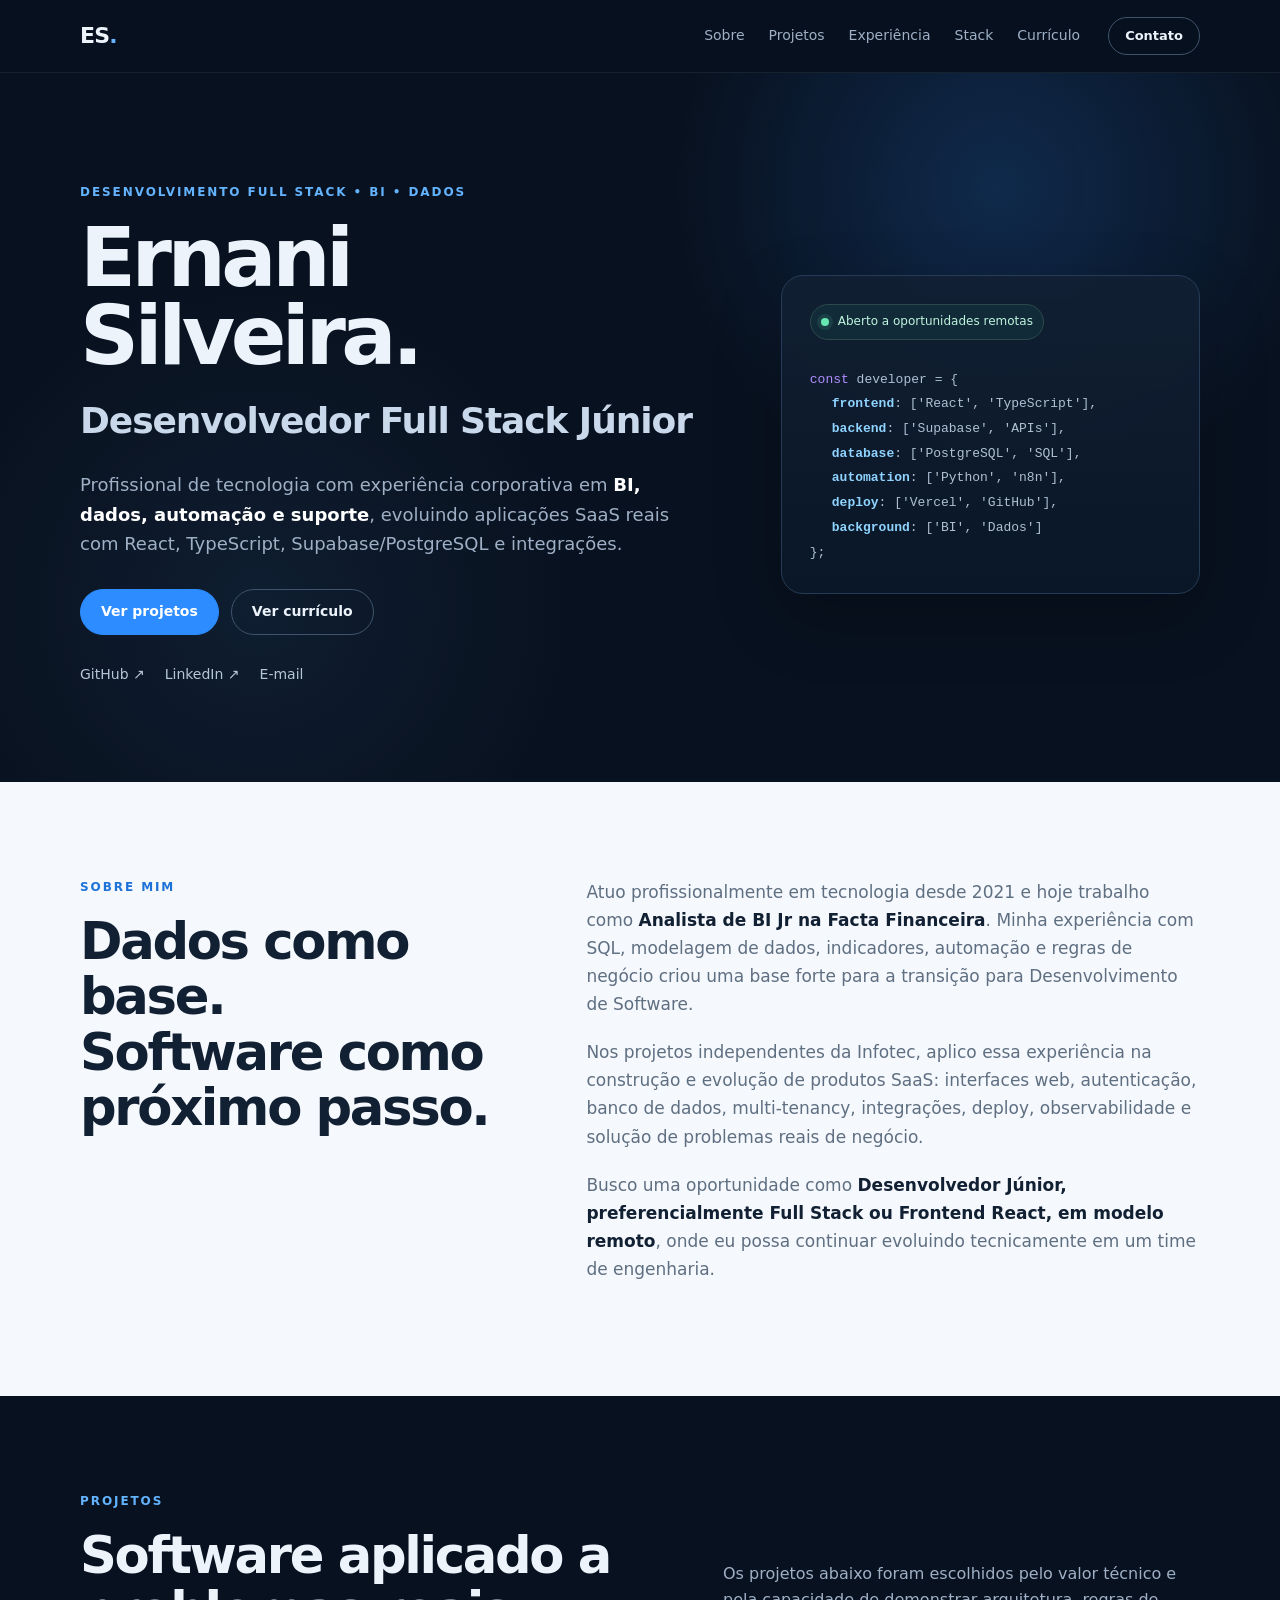
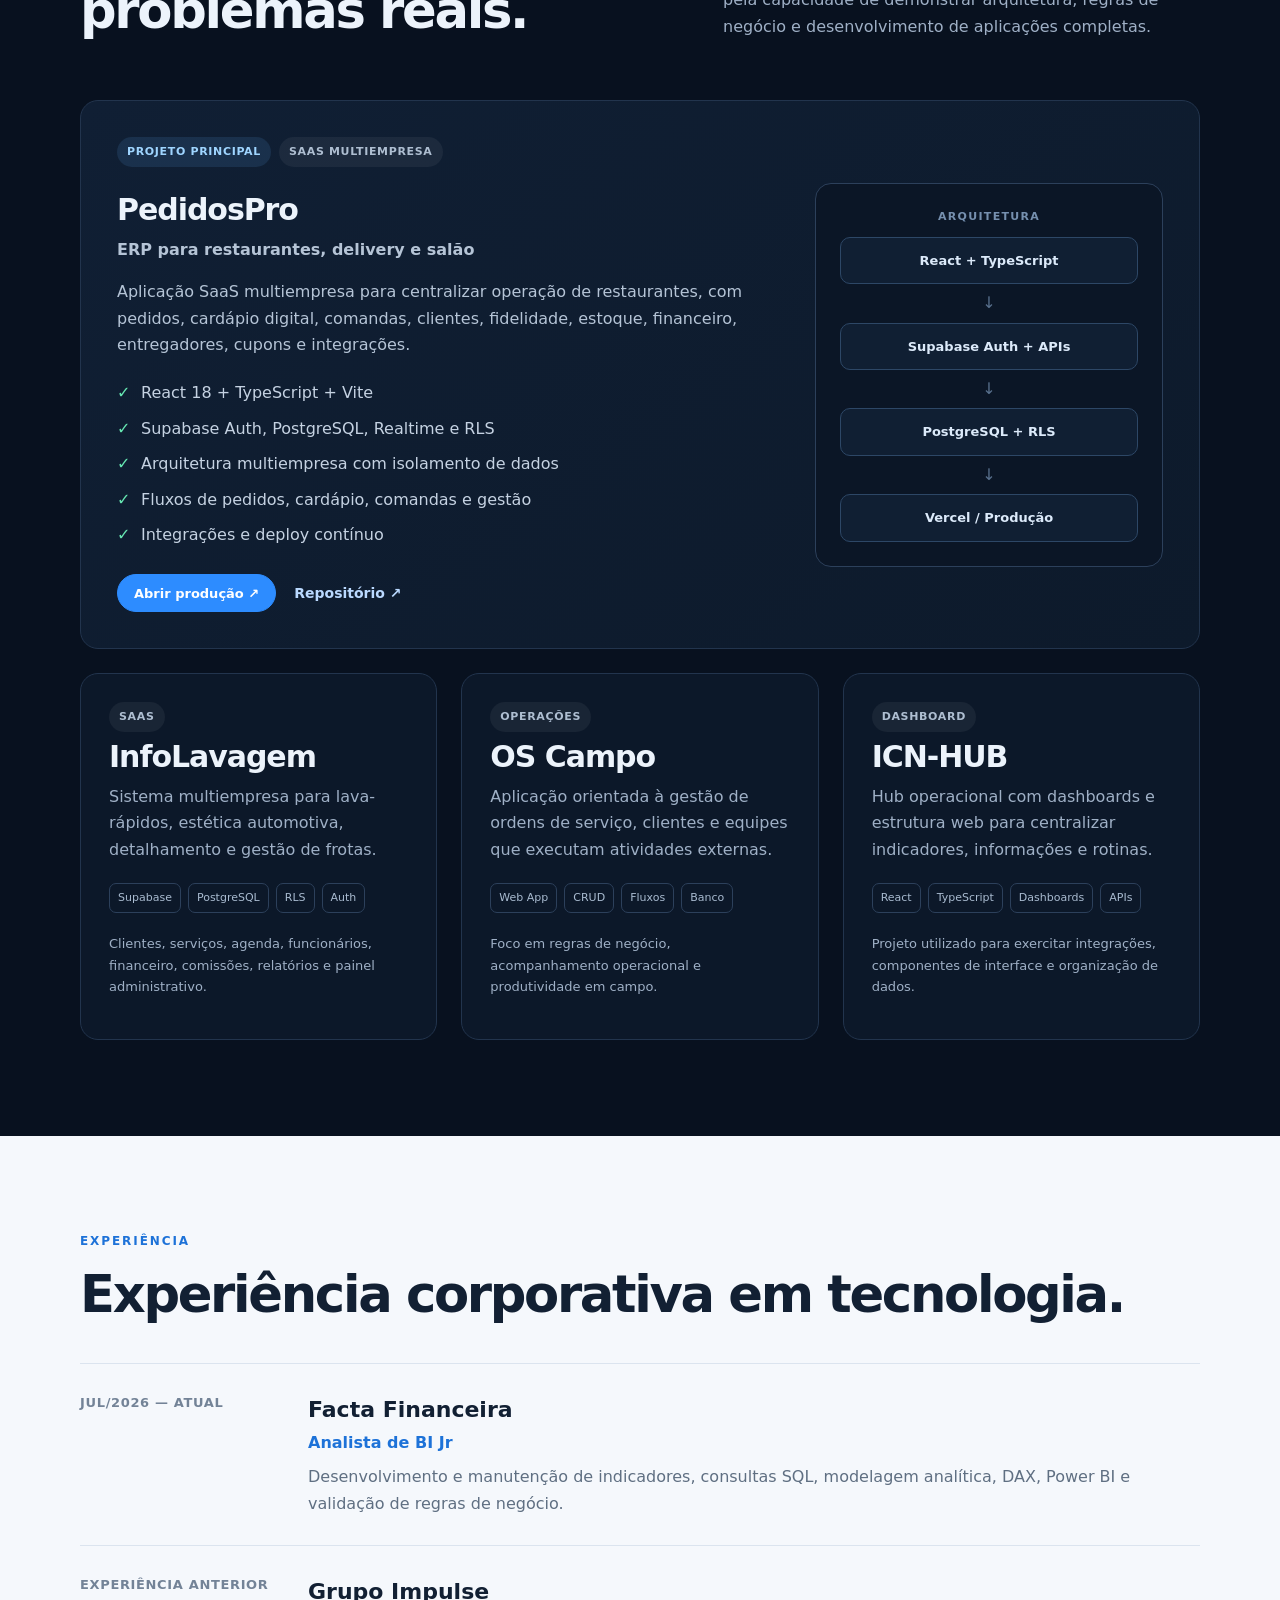
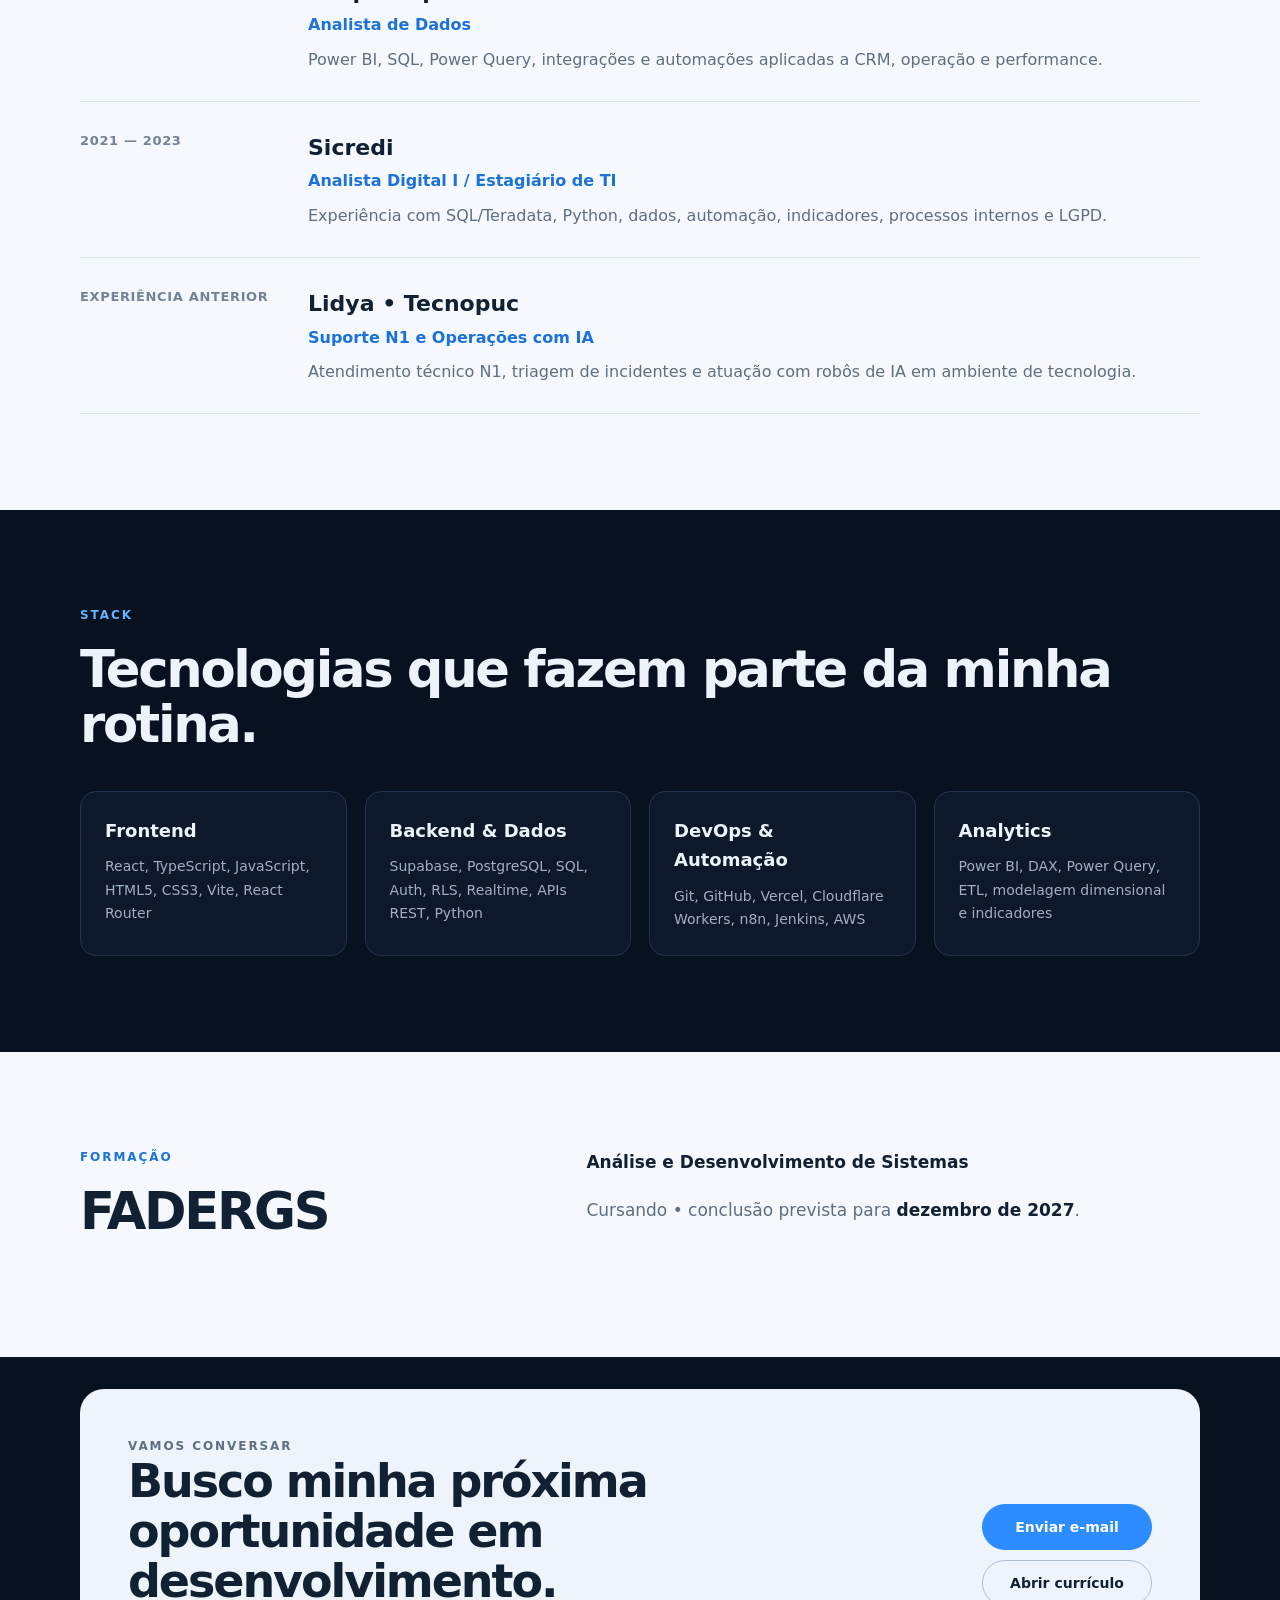
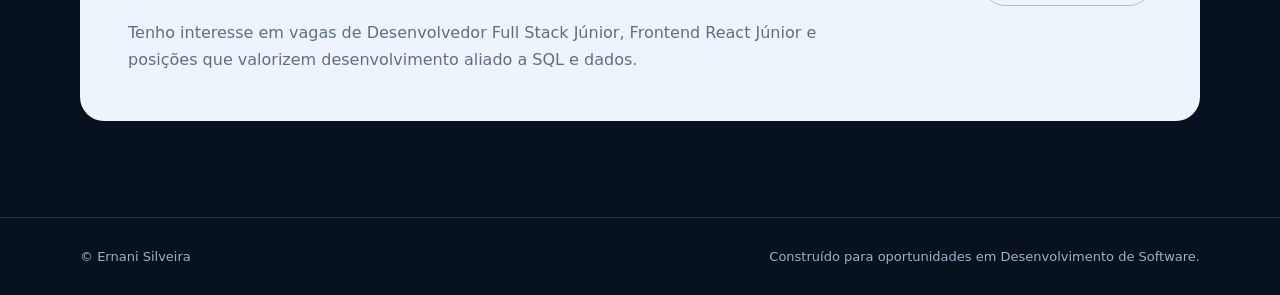
==== index.html @ a494bc51 "feat: publica página principal do portfólio" ====
<!doctype html>
<html lang="pt-BR">
<head>
  <meta charset="utf-8" />
  <meta name="viewport" content="width=device-width, initial-scale=1" />
  <meta name="description" content="Portfólio de Ernani Silveira — Desenvolvedor Full Stack Júnior com experiência em React, TypeScript, Supabase, SQL, Python, BI e automação." />
  <meta name="theme-color" content="#08111f" />
  <link rel="canonical" href="https://ernani.useinfotec.com.br/" />
  <meta property="og:title" content="Ernani Silveira | Desenvolvedor Full Stack Júnior" />
  <meta property="og:description" content="Projetos reais de SaaS, experiência corporativa em tecnologia e transição de BI/Dados para Desenvolvimento de Software." />
  <meta property="og:type" content="website" />
  <meta property="og:url" content="https://ernani.useinfotec.com.br/" />
  <title>Ernani Silveira | Desenvolvedor Full Stack Júnior</title>
  <link rel="icon" href="favicon.svg" type="image/svg+xml" />
  <link rel="stylesheet" href="styles.css" />
</head>
<body>
  <a class="skip-link" href="#conteudo">Ir para o conteúdo</a>

  <header class="site-header" id="topo">
    <div class="container nav-wrap">
      <a class="brand" href="#topo" aria-label="Início">ES<span>.</span></a>
      <nav class="nav" aria-label="Navegação principal">
        <a href="#sobre">Sobre</a>
        <a href="#projetos">Projetos</a>
        <a href="#experiencia">Experiência</a>
        <a href="#stack">Stack</a>
        <a href="curriculo.html">Currículo</a>
      </nav>
      <a class="button button-sm button-outline" href="mailto:ernanisilveira19@gmail.com">Contato</a>
    </div>
  </header>

  <main id="conteudo">
    <section class="hero section">
      <div class="container hero-grid">
        <div>
          <p class="eyebrow">DESENVOLVIMENTO FULL STACK • BI • DADOS</p>
          <h1>Ernani<br />Silveira.</h1>
          <p class="hero-title">Desenvolvedor Full Stack Júnior</p>
          <p class="hero-copy">Profissional de tecnologia com experiência corporativa em <strong>BI, dados, automação e suporte</strong>, evoluindo aplicações SaaS reais com React, TypeScript, Supabase/PostgreSQL e integrações.</p>
          <div class="hero-actions">
            <a class="button" href="#projetos">Ver projetos</a>
            <a class="button button-outline" href="curriculo.html">Ver currículo</a>
          </div>
          <div class="social-links">
            <a href="https://github.com/EhSilveira" target="_blank" rel="noreferrer">GitHub ↗</a>
            <a href="https://www.linkedin.com/in/ernani-silveira-6a4647161" target="_blank" rel="noreferrer">LinkedIn ↗</a>
            <a href="mailto:ernanisilveira19@gmail.com">E-mail</a>
          </div>
        </div>

        <aside class="hero-card" aria-label="Resumo técnico">
          <div class="status"><span></span> Aberto a oportunidades remotas</div>
          <p class="code-line"><span>const</span> developer = {</p>
          <p class="code-line indent"><strong>frontend</strong>: ['React', 'TypeScript'],</p>
          <p class="code-line indent"><strong>backend</strong>: ['Supabase', 'APIs'],</p>
          <p class="code-line indent"><strong>database</strong>: ['PostgreSQL', 'SQL'],</p>
          <p class="code-line indent"><strong>automation</strong>: ['Python', 'n8n'],</p>
          <p class="code-line indent"><strong>deploy</strong>: ['Vercel', 'GitHub'],</p>
          <p class="code-line indent"><strong>background</strong>: ['BI', 'Dados']</p>
          <p class="code-line">};</p>
        </aside>
      </div>
    </section>

    <section class="section section-soft" id="sobre">
      <div class="container two-col">
        <div>
          <p class="eyebrow">SOBRE MIM</p>
          <h2>Dados como base.<br />Software como próximo passo.</h2>
        </div>
        <div class="prose">
          <p>Atuo profissionalmente em tecnologia desde 2021 e hoje trabalho como <strong>Analista de BI Jr na Facta Financeira</strong>. Minha experiência com SQL, modelagem de dados, indicadores, automação e regras de negócio criou uma base forte para a transição para Desenvolvimento de Software.</p>
          <p>Nos projetos independentes da Infotec, aplico essa experiência na construção e evolução de produtos SaaS: interfaces web, autenticação, banco de dados, multi-tenancy, integrações, deploy, observabilidade e solução de problemas reais de negócio.</p>
          <p>Busco uma oportunidade como <strong>Desenvolvedor Júnior, preferencialmente Full Stack ou Frontend React, em modelo remoto</strong>, onde eu possa continuar evoluindo tecnicamente em um time de engenharia.</p>
        </div>
      </div>
    </section>

    <section class="section" id="projetos">
      <div class="container">
        <div class="section-heading">
          <div>
            <p class="eyebrow">PROJETOS</p>
            <h2>Software aplicado a problemas reais.</h2>
          </div>
          <p>Os projetos abaixo foram escolhidos pelo valor técnico e pela capacidade de demonstrar arquitetura, regras de negócio e desenvolvimento de aplicações completas.</p>
        </div>

        <article class="project project-featured">
          <div class="project-grid">
            <div>
              <div class="project-meta">
                <span class="pill">Projeto principal</span>
                <span class="pill pill-muted">SaaS Multiempresa</span>
              </div>
              <h3>PedidosPro</h3>
              <p class="project-subtitle">ERP para restaurantes, delivery e salão</p>
              <p>Aplicação SaaS multiempresa para centralizar operação de restaurantes, com pedidos, cardápio digital, comandas, clientes, fidelidade, estoque, financeiro, entregadores, cupons e integrações.</p>
              <ul class="check-list">
                <li>React 18 + TypeScript + Vite</li>
                <li>Supabase Auth, PostgreSQL, Realtime e RLS</li>
                <li>Arquitetura multiempresa com isolamento de dados</li>
                <li>Fluxos de pedidos, cardápio, comandas e gestão</li>
                <li>Integrações e deploy contínuo</li>
              </ul>
              <div class="project-links">
                <a class="button button-sm" href="https://pedidospro.useinfotec.com.br" target="_blank" rel="noreferrer">Abrir produção ↗</a>
                <a class="text-link" href="https://github.com/EhSilveira/PedidosPro" target="_blank" rel="noreferrer">Repositório ↗</a>
              </div>
            </div>
            <div class="architecture-card" aria-label="Arquitetura simplificada do PedidosPro">
              <p class="mini-label">ARQUITETURA</p>
              <div class="arch-node">React + TypeScript</div>
              <div class="arch-arrow">↓</div>
              <div class="arch-node">Supabase Auth + APIs</div>
              <div class="arch-arrow">↓</div>
              <div class="arch-node">PostgreSQL + RLS</div>
              <div class="arch-arrow">↓</div>
              <div class="arch-node">Vercel / Produção</div>
            </div>
          </div>
        </article>

        <div class="projects-grid">
          <article class="project-card">
            <span class="pill pill-muted">SaaS</span>
            <h3>InfoLavagem</h3>
            <p>Sistema multiempresa para lava-rápidos, estética automotiva, detalhamento e gestão de frotas.</p>
            <div class="tags"><span>Supabase</span><span>PostgreSQL</span><span>RLS</span><span>Auth</span></div>
            <p class="text-muted">Clientes, serviços, agenda, funcionários, financeiro, comissões, relatórios e painel administrativo.</p>
          </article>

          <article class="project-card">
            <span class="pill pill-muted">Operações</span>
            <h3>OS Campo</h3>
            <p>Aplicação orientada à gestão de ordens de serviço, clientes e equipes que executam atividades externas.</p>
            <div class="tags"><span>Web App</span><span>CRUD</span><span>Fluxos</span><span>Banco</span></div>
            <p class="text-muted">Foco em regras de negócio, acompanhamento operacional e produtividade em campo.</p>
          </article>

          <article class="project-card">
            <span class="pill pill-muted">Dashboard</span>
            <h3>ICN-HUB</h3>
            <p>Hub operacional com dashboards e estrutura web para centralizar indicadores, informações e rotinas.</p>
            <div class="tags"><span>React</span><span>TypeScript</span><span>Dashboards</span><span>APIs</span></div>
            <p class="text-muted">Projeto utilizado para exercitar integrações, componentes de interface e organização de dados.</p>
          </article>
        </div>
      </div>
    </section>

    <section class="section section-soft" id="experiencia">
      <div class="container">
        <p class="eyebrow">EXPERIÊNCIA</p>
        <h2>Experiência corporativa em tecnologia.</h2>
        <div class="timeline">
          <article class="timeline-item">
            <div class="timeline-date">Jul/2026 — atual</div>
            <div>
              <h3>Facta Financeira</h3>
              <p class="role">Analista de BI Jr</p>
              <p>Desenvolvimento e manutenção de indicadores, consultas SQL, modelagem analítica, DAX, Power BI e validação de regras de negócio.</p>
            </div>
          </article>
          <article class="timeline-item">
            <div class="timeline-date">Experiência anterior</div>
            <div>
              <h3>Grupo Impulse</h3>
              <p class="role">Analista de Dados</p>
              <p>Power BI, SQL, Power Query, integrações e automações aplicadas a CRM, operação e performance.</p>
            </div>
          </article>
          <article class="timeline-item">
            <div class="timeline-date">2021 — 2023</div>
            <div>
              <h3>Sicredi</h3>
              <p class="role">Analista Digital I / Estagiário de TI</p>
              <p>Experiência com SQL/Teradata, Python, dados, automação, indicadores, processos internos e LGPD.</p>
            </div>
          </article>
          <article class="timeline-item">
            <div class="timeline-date">Experiência anterior</div>
            <div>
              <h3>Lidya • Tecnopuc</h3>
              <p class="role">Suporte N1 e Operações com IA</p>
              <p>Atendimento técnico N1, triagem de incidentes e atuação com robôs de IA em ambiente de tecnologia.</p>
            </div>
          </article>
        </div>
      </div>
    </section>

    <section class="section" id="stack">
      <div class="container">
        <p class="eyebrow">STACK</p>
        <h2>Tecnologias que fazem parte da minha rotina.</h2>
        <div class="stack-grid">
          <article><h3>Frontend</h3><p>React, TypeScript, JavaScript, HTML5, CSS3, Vite, React Router</p></article>
          <article><h3>Backend & Dados</h3><p>Supabase, PostgreSQL, SQL, Auth, RLS, Realtime, APIs REST, Python</p></article>
          <article><h3>DevOps & Automação</h3><p>Git, GitHub, Vercel, Cloudflare Workers, n8n, Jenkins, AWS</p></article>
          <article><h3>Analytics</h3><p>Power BI, DAX, Power Query, ETL, modelagem dimensional e indicadores</p></article>
        </div>
      </div>
    </section>

    <section class="section section-soft">
      <div class="container two-col">
        <div>
          <p class="eyebrow">FORMAÇÃO</p>
          <h2>FADERGS</h2>
        </div>
        <div class="prose">
          <p><strong>Análise e Desenvolvimento de Sistemas</strong></p>
          <p>Cursando • conclusão prevista para <strong>dezembro de 2027</strong>.</p>
        </div>
      </div>
    </section>

    <section class="section cta-section">
      <div class="container cta-card">
        <div>
          <p class="eyebrow">VAMOS CONVERSAR</p>
          <h2>Busco minha próxima oportunidade em desenvolvimento.</h2>
          <p>Tenho interesse em vagas de Desenvolvedor Full Stack Júnior, Frontend React Júnior e posições que valorizem desenvolvimento aliado a SQL e dados.</p>
        </div>
        <div class="cta-actions">
          <a class="button" href="mailto:ernanisilveira19@gmail.com">Enviar e-mail</a>
          <a class="button button-outline" href="curriculo.html">Abrir currículo</a>
        </div>
      </div>
    </section>
  </main>

  <footer class="footer">
    <div class="container footer-wrap">
      <p>© <span id="year"></span> Ernani Silveira</p>
      <p>Construído para oportunidades em Desenvolvimento de Software.</p>
    </div>
  </footer>

  <script src="script.js"></script>
</body>
</html>
---- styles.css ----
:root {
  --bg: #08111f;
  --bg-2: #0d1829;
  --surface: #111f33;
  --surface-2: #f5f8fc;
  --text: #ecf3fb;
  --muted: #9fb0c6;
  --ink: #122033;
  --ink-muted: #5f6f82;
  --line: #22344d;
  --line-light: #dbe4ef;
  --accent: #63b3ff;
  --accent-strong: #2d8cff;
  --accent-soft: rgba(99,179,255,.12);
  --success: #67e8b3;
  --radius: 18px;
  --shadow: 0 24px 70px rgba(0,0,0,.20);
}

* { box-sizing: border-box; }
html { scroll-behavior: smooth; }
body {
  margin: 0;
  font-family: Inter, ui-sans-serif, system-ui, -apple-system, BlinkMacSystemFont, "Segoe UI", sans-serif;
  background: var(--bg);
  color: var(--text);
  line-height: 1.65;
  -webkit-font-smoothing: antialiased;
}
a { color: inherit; text-decoration: none; }
a:focus-visible, button:focus-visible { outline: 3px solid var(--accent); outline-offset: 4px; }
.container { width: min(1120px, calc(100% - 40px)); margin-inline: auto; }
.section { padding: 96px 0; }
.section-soft { background: var(--surface-2); color: var(--ink); }
.skip-link { position: fixed; left: 16px; top: -60px; background: white; color: #111; padding: 10px 14px; z-index: 100; border-radius: 8px; }
.skip-link:focus { top: 16px; }

.site-header {
  position: sticky; top: 0; z-index: 50;
  background: rgba(8,17,31,.86); backdrop-filter: blur(16px);
  border-bottom: 1px solid rgba(255,255,255,.07);
}
.nav-wrap { height: 72px; display: flex; align-items: center; gap: 28px; }
.brand { font-size: 22px; font-weight: 850; letter-spacing: -.04em; margin-right: auto; }
.brand span { color: var(--accent); }
.nav { display: flex; align-items: center; gap: 24px; color: var(--muted); font-size: 14px; }
.nav a:hover { color: white; }

.button {
  display: inline-flex; align-items: center; justify-content: center;
  min-height: 46px; padding: 0 20px; border-radius: 999px;
  background: var(--accent-strong); color: white; font-weight: 750; font-size: 14px;
  border: 1px solid var(--accent-strong); transition: transform .18s ease, background .18s ease, border-color .18s ease;
}
.button:hover { transform: translateY(-2px); background: #197df0; }
.button-outline { background: transparent; border-color: #40536e; color: var(--text); }
.button-outline:hover { background: rgba(255,255,255,.06); border-color: #68809f; }
.button-sm { min-height: 38px; padding: 0 16px; font-size: 13px; }
.section-soft .button-outline, .cta-card .button-outline { color: var(--ink); border-color: #afbecf; }
.section-soft .button-outline:hover, .cta-card .button-outline:hover { background: #eef4fa; }

.hero { padding-top: 110px; background:
  radial-gradient(circle at 78% 16%, rgba(45,140,255,.20), transparent 28%),
  radial-gradient(circle at 20% 75%, rgba(99,179,255,.08), transparent 28%),
  var(--bg);
}
.hero-grid { display: grid; grid-template-columns: minmax(0,1.2fr) minmax(320px,.8fr); gap: 72px; align-items: center; }
.eyebrow { margin: 0 0 16px; color: var(--accent); font-size: 12px; font-weight: 850; letter-spacing: .16em; }
.section-soft .eyebrow { color: #1d72d8; }
h1, h2, h3, p { margin-top: 0; }
h1 { font-size: clamp(48px, 7vw, 82px); line-height: .95; letter-spacing: -.055em; margin-bottom: 16px; }
.hero-title { font-size: clamp(24px, 3vw, 36px); color: #c9d8ea; font-weight: 700; letter-spacing: -.03em; margin-bottom: 20px; }
.hero-copy { max-width: 760px; color: var(--muted); font-size: 18px; }
.hero-copy strong { color: white; font-weight: 700; }
.hero-actions { display: flex; gap: 12px; margin-top: 30px; flex-wrap: wrap; }
.social-links { display: flex; gap: 20px; margin-top: 28px; color: #b6c6d9; font-size: 14px; flex-wrap: wrap; }
.social-links a:hover, .text-link:hover { color: var(--accent); }

.hero-card { background: linear-gradient(180deg, rgba(17,31,51,.92), rgba(10,23,39,.95)); border: 1px solid #263b57; border-radius: 22px; padding: 28px; box-shadow: var(--shadow); }
.status { display: inline-flex; align-items: center; gap: 9px; border: 1px solid #2b4b49; background: rgba(52,211,153,.07); color: #bff4dc; padding: 7px 10px; border-radius: 999px; font-size: 12px; margin-bottom: 28px; }
.status span { width: 8px; height: 8px; background: var(--success); border-radius: 50%; box-shadow: 0 0 0 4px rgba(103,232,179,.10); }
.code-line { margin: 0; font-family: "SFMono-Regular", Consolas, "Liberation Mono", monospace; color: #afc0d4; font-size: 13px; line-height: 1.9; }
.code-line span { color: #b28dff; }
.code-line strong { color: #8fd3ff; font-weight: 600; }
.indent { padding-left: 22px; }

.two-col { display: grid; grid-template-columns: .82fr 1.18fr; gap: 80px; align-items: start; }
h2 { font-size: clamp(34px, 4vw, 52px); line-height: 1.08; letter-spacing: -.045em; margin-bottom: 22px; }
.prose { font-size: 17px; color: var(--ink-muted); }
.prose p + p { margin-top: 20px; }
.prose strong { color: var(--ink); }

.section-heading { display: grid; grid-template-columns: 1.1fr .9fr; gap: 60px; align-items: end; margin-bottom: 40px; }
.section-heading > p { color: var(--muted); margin-bottom: 20px; }
.project { border: 1px solid var(--line); border-radius: var(--radius); background: var(--surface); padding: 36px; }
.project-featured { margin-bottom: 24px; background: linear-gradient(145deg, #101f34, #0d1a2b); }
.project-meta { display: flex; gap: 8px; flex-wrap: wrap; margin-bottom: 18px; }
.pill { display: inline-flex; align-items: center; padding: 6px 10px; border-radius: 999px; background: var(--accent-soft); color: #9fd5ff; font-size: 11px; font-weight: 800; letter-spacing: .06em; text-transform: uppercase; }
.pill-muted { background: rgba(255,255,255,.055); color: #aebed1; }
.project-grid { display: grid; grid-template-columns: minmax(0,1.3fr) minmax(280px,.7fr); gap: 52px; align-items: center; }
.project h3, .project-card h3 { font-size: 30px; letter-spacing: -.035em; margin-bottom: 2px; }
.project-subtitle { color: #9eb0c7; font-weight: 650; margin-bottom: 16px; }
.project p { color: #b5c4d6; }
.check-list { list-style: none; padding: 0; margin: 22px 0 26px; display: grid; gap: 9px; color: #c5d2e2; }
.check-list li { position: relative; padding-left: 24px; }
.check-list li::before { content: "✓"; color: var(--success); position: absolute; left: 0; font-weight: 800; }
.project-links { display: flex; align-items: center; gap: 18px; flex-wrap: wrap; }
.text-link { color: #bad9ff; font-size: 14px; font-weight: 700; }
.architecture-card { border: 1px solid #2c405b; border-radius: 16px; background: #0b1626; padding: 24px; text-align: center; }
.mini-label { color: #7690af !important; font-size: 11px; letter-spacing: .12em; font-weight: 800; }
.arch-node { border: 1px solid #2d4766; background: #101f33; padding: 12px; border-radius: 10px; color: #dceafa; font-size: 13px; font-weight: 700; }
.arch-arrow { color: #58708d; margin: 6px 0; }
.projects-grid { display: grid; grid-template-columns: repeat(3, 1fr); gap: 24px; }
.project-card { border: 1px solid var(--line); border-radius: var(--radius); background: #0c1829; padding: 28px; min-height: 100%; }
.project-card p { color: var(--muted); }
.tags { display: flex; flex-wrap: wrap; gap: 7px; margin: 20px 0; }
.tags span { font-size: 11px; padding: 5px 8px; border-radius: 7px; border: 1px solid #2c405b; color: #a9bbd0; }
.text-muted { color: #7f94ad; font-size: 13px; }

.timeline { margin-top: 40px; border-top: 1px solid var(--line-light); }
.timeline-item { display: grid; grid-template-columns: 190px 1fr; gap: 38px; padding: 28px 0; border-bottom: 1px solid var(--line-light); }
.timeline-date { color: #738397; font-size: 13px; font-weight: 750; text-transform: uppercase; letter-spacing: .05em; }
.timeline h3 { font-size: 22px; margin-bottom: 2px; }
.timeline .role { color: #1d72d8; font-weight: 750; margin-bottom: 8px; }
.timeline-item p:last-child { color: var(--ink-muted); margin-bottom: 0; }

.stack-grid { display: grid; grid-template-columns: repeat(4,1fr); gap: 18px; margin-top: 38px; }
.stack-grid article { border: 1px solid var(--line); border-radius: 16px; padding: 24px; background: #0d192a; }
.stack-grid h3 { font-size: 18px; margin-bottom: 10px; }
.stack-grid p { color: var(--muted); font-size: 14px; margin-bottom: 0; }

.cta-section { padding-top: 32px; }
.cta-card { background: #edf4fb; color: var(--ink); border-radius: 24px; padding: 48px; display: grid; grid-template-columns: 1fr auto; gap: 48px; align-items: center; }
.cta-card h2 { font-size: clamp(30px, 4vw, 46px); margin-bottom: 14px; }
.cta-card p { color: var(--ink-muted); max-width: 760px; margin-bottom: 0; }
.cta-actions { display: flex; flex-direction: column; gap: 10px; min-width: 170px; }
.footer { border-top: 1px solid var(--line); padding: 28px 0; color: var(--muted); font-size: 13px; }
.footer-wrap { display: flex; justify-content: space-between; align-items: center; gap: 20px; }
.footer p { margin: 0; }

@media (max-width: 900px) {
  .nav { display: none; }
  .hero-grid, .project-grid, .two-col, .section-heading { grid-template-columns: 1fr; gap: 34px; }
  .projects-grid { grid-template-columns: 1fr; }
  .stack-grid { grid-template-columns: repeat(2,1fr); }
  .timeline-item { grid-template-columns: 1fr; gap: 8px; }
  .cta-card { grid-template-columns: 1fr; }
  .cta-actions { flex-direction: row; flex-wrap: wrap; }
}

@media (max-width: 600px) {
  .container { width: min(100% - 28px, 1120px); }
  .section { padding: 72px 0; }
  .site-header .button { display: none; }
  .nav-wrap { height: 64px; }
  .hero { padding-top: 86px; }
  h1 { font-size: 50px; }
  .hero-title { font-size: 25px; }
  .hero-copy { font-size: 16px; }
  .hero-card, .project, .project-card, .cta-card { padding: 22px; border-radius: 16px; }
  .stack-grid { grid-template-columns: 1fr; }
  .footer-wrap { flex-direction: column; align-items: flex-start; }
}

@media (prefers-reduced-motion: reduce) {
  html { scroll-behavior: auto; }
  *, *::before, *::after { transition: none !important; }
}
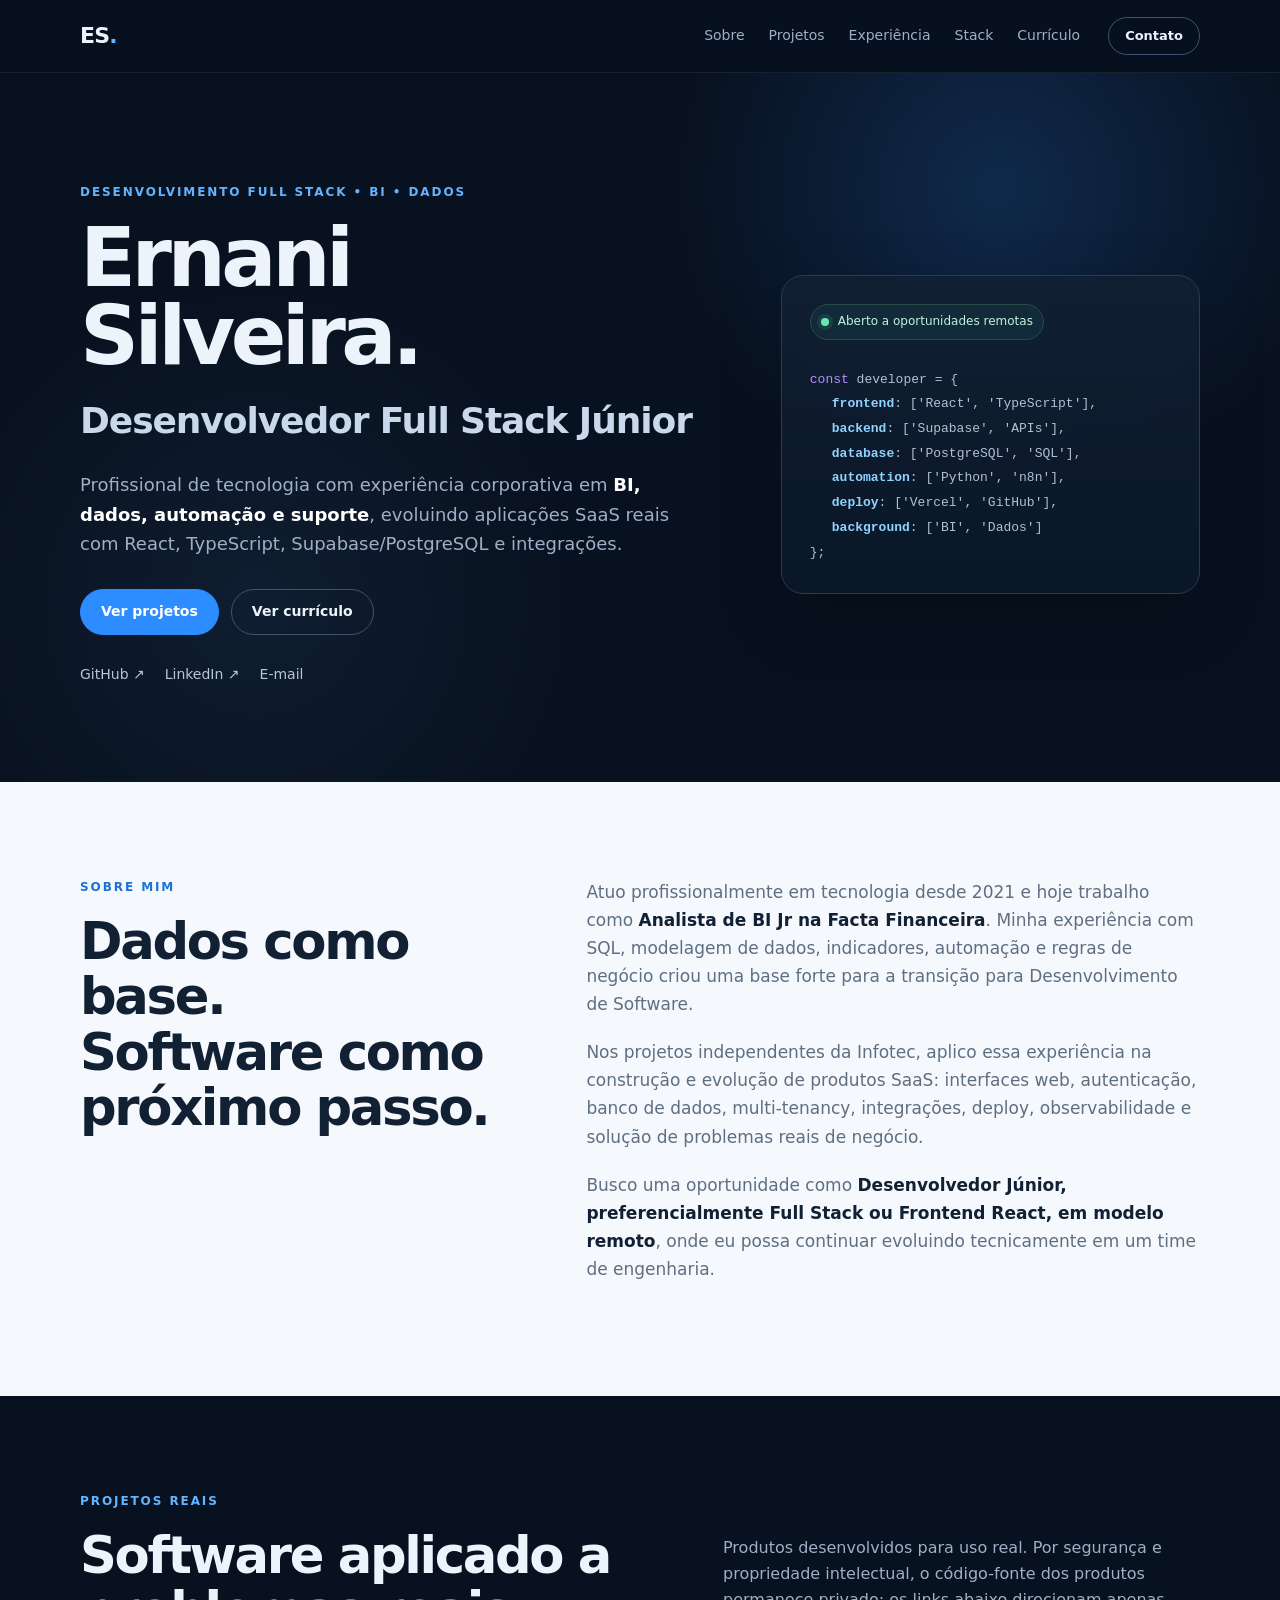
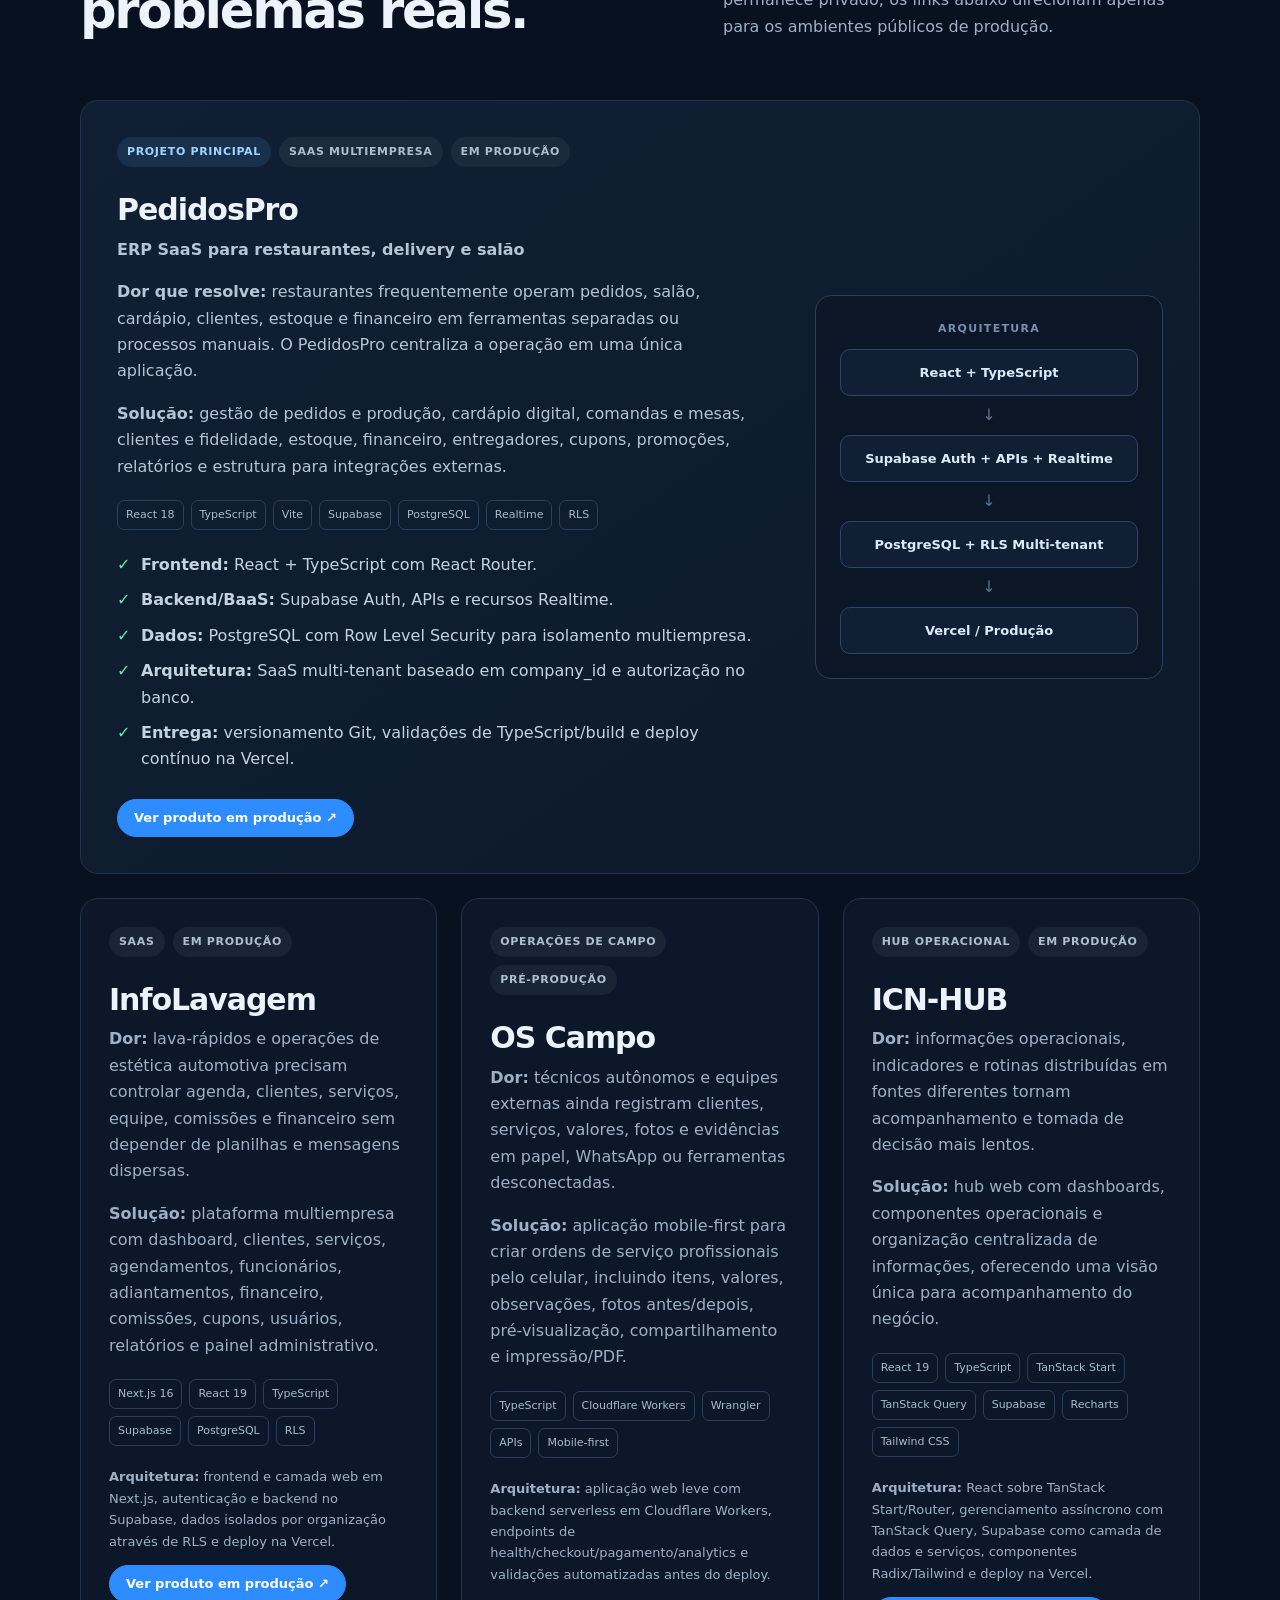
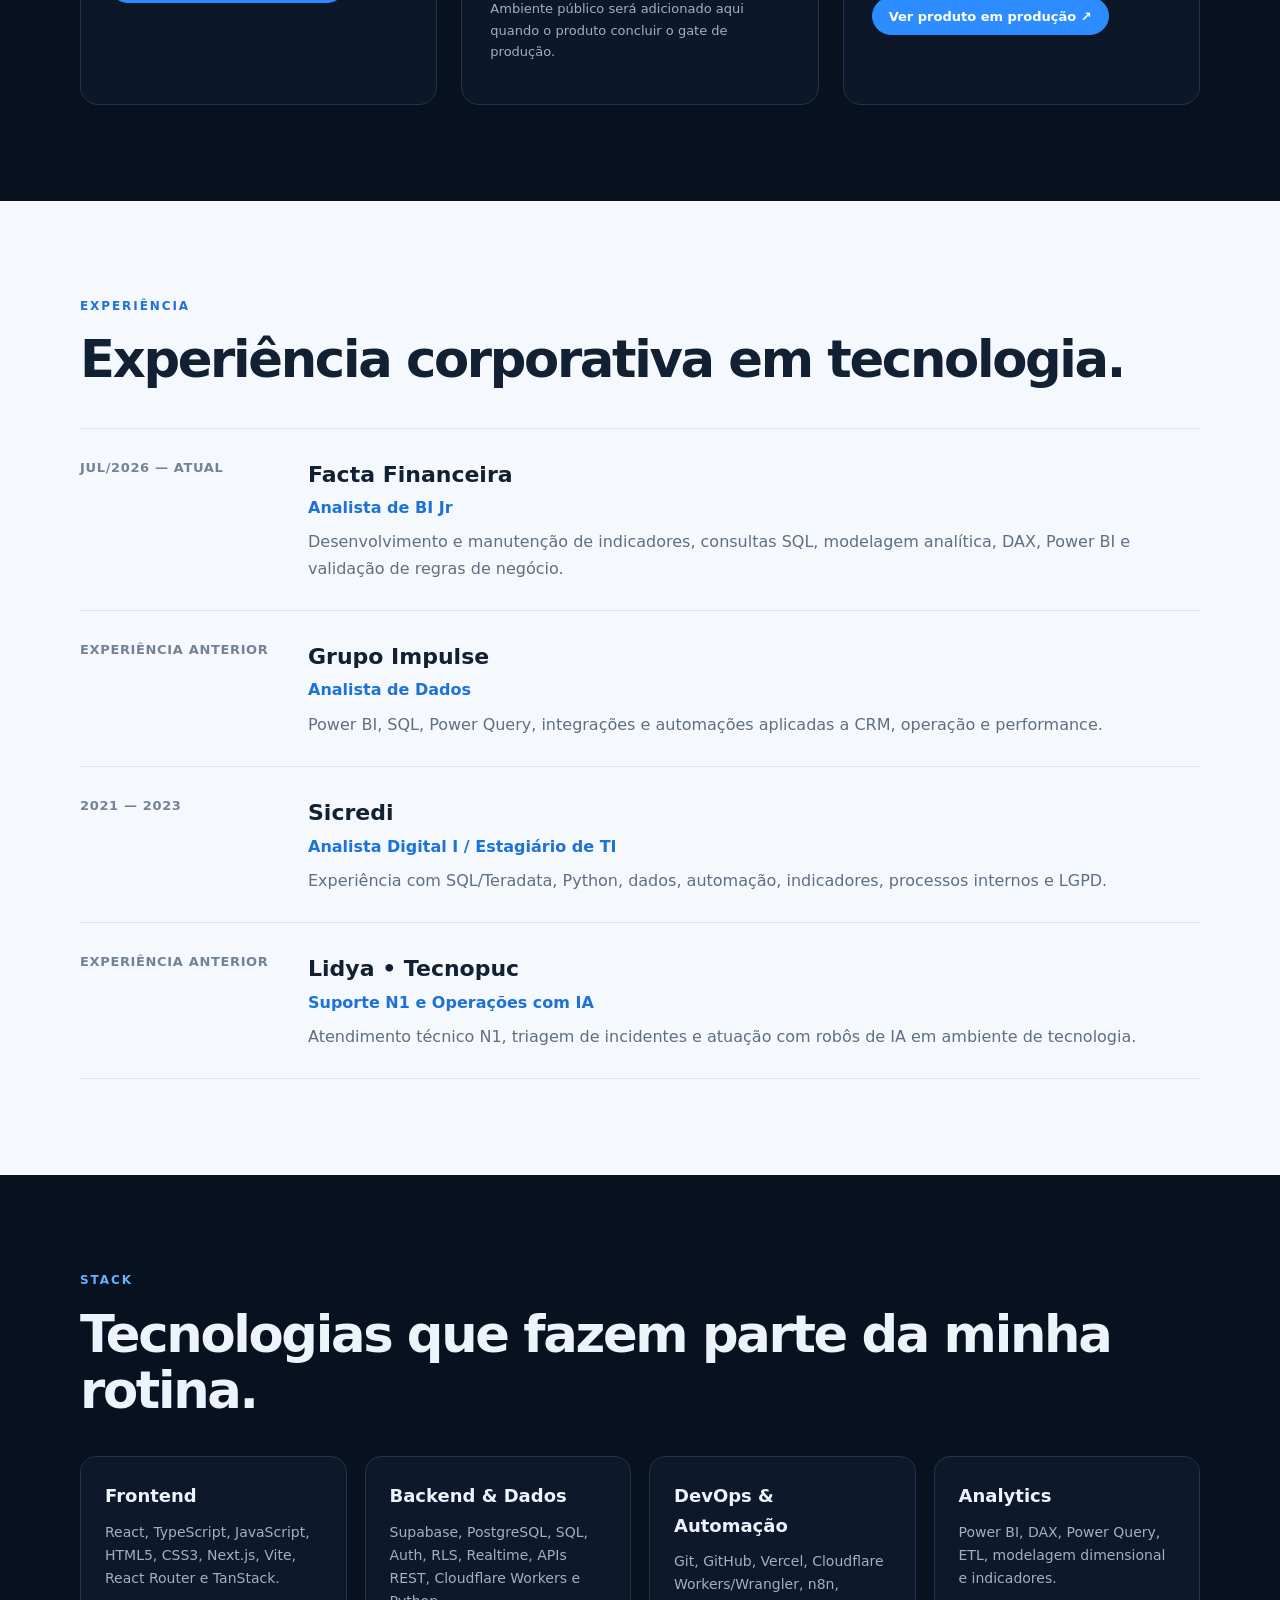
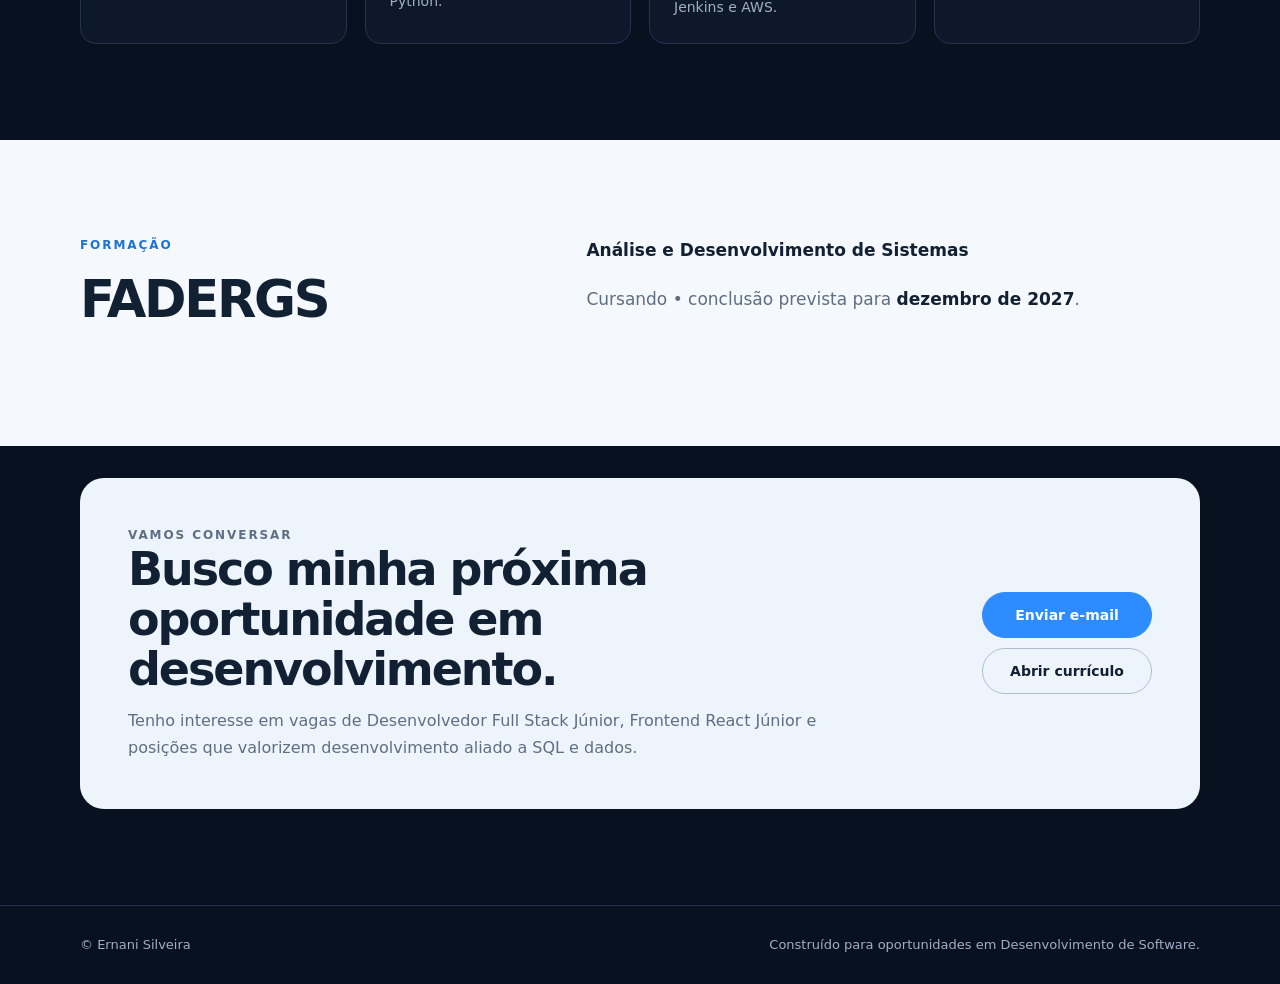
==== commit f3ff5335: "feat: transforma projetos em cases e remove links privados" ====
--- a/index.html
+++ b/index.html
@@ -82,10 +82,10 @@
       <div class="container">
         <div class="section-heading">
           <div>
-            <p class="eyebrow">PROJETOS</p>
+            <p class="eyebrow">PROJETOS REAIS</p>
             <h2>Software aplicado a problemas reais.</h2>
           </div>
-          <p>Os projetos abaixo foram escolhidos pelo valor técnico e pela capacidade de demonstrar arquitetura, regras de negócio e desenvolvimento de aplicações completas.</p>
+          <p>Produtos desenvolvidos para uso real. Por segurança e propriedade intelectual, o código-fonte dos produtos permanece privado; os links abaixo direcionam apenas para os ambientes públicos de produção.</p>
         </div>
 
         <article class="project project-featured">
@@ -94,29 +94,31 @@
               <div class="project-meta">
                 <span class="pill">Projeto principal</span>
                 <span class="pill pill-muted">SaaS Multiempresa</span>
+                <span class="pill pill-muted">Em produção</span>
               </div>
               <h3>PedidosPro</h3>
-              <p class="project-subtitle">ERP para restaurantes, delivery e salão</p>
-              <p>Aplicação SaaS multiempresa para centralizar operação de restaurantes, com pedidos, cardápio digital, comandas, clientes, fidelidade, estoque, financeiro, entregadores, cupons e integrações.</p>
+              <p class="project-subtitle">ERP SaaS para restaurantes, delivery e salão</p>
+              <p><strong>Dor que resolve:</strong> restaurantes frequentemente operam pedidos, salão, cardápio, clientes, estoque e financeiro em ferramentas separadas ou processos manuais. O PedidosPro centraliza a operação em uma única aplicação.</p>
+              <p><strong>Solução:</strong> gestão de pedidos e produção, cardápio digital, comandas e mesas, clientes e fidelidade, estoque, financeiro, entregadores, cupons, promoções, relatórios e estrutura para integrações externas.</p>
+              <div class="tags"><span>React 18</span><span>TypeScript</span><span>Vite</span><span>Supabase</span><span>PostgreSQL</span><span>Realtime</span><span>RLS</span></div>
               <ul class="check-list">
-                <li>React 18 + TypeScript + Vite</li>
-                <li>Supabase Auth, PostgreSQL, Realtime e RLS</li>
-                <li>Arquitetura multiempresa com isolamento de dados</li>
-                <li>Fluxos de pedidos, cardápio, comandas e gestão</li>
-                <li>Integrações e deploy contínuo</li>
+                <li><strong>Frontend:</strong> React + TypeScript com React Router.</li>
+                <li><strong>Backend/BaaS:</strong> Supabase Auth, APIs e recursos Realtime.</li>
+                <li><strong>Dados:</strong> PostgreSQL com Row Level Security para isolamento multiempresa.</li>
+                <li><strong>Arquitetura:</strong> SaaS multi-tenant baseado em company_id e autorização no banco.</li>
+                <li><strong>Entrega:</strong> versionamento Git, validações de TypeScript/build e deploy contínuo na Vercel.</li>
               </ul>
               <div class="project-links">
-                <a class="button button-sm" href="https://pedidospro.useinfotec.com.br" target="_blank" rel="noreferrer">Abrir produção ↗</a>
-                <a class="text-link" href="https://github.com/EhSilveira/PedidosPro" target="_blank" rel="noreferrer">Repositório ↗</a>
+                <a class="button button-sm" href="https://pedidospro.useinfotec.com.br" target="_blank" rel="noreferrer">Ver produto em produção ↗</a>
               </div>
             </div>
             <div class="architecture-card" aria-label="Arquitetura simplificada do PedidosPro">
               <p class="mini-label">ARQUITETURA</p>
               <div class="arch-node">React + TypeScript</div>
               <div class="arch-arrow">↓</div>
-              <div class="arch-node">Supabase Auth + APIs</div>
+              <div class="arch-node">Supabase Auth + APIs + Realtime</div>
               <div class="arch-arrow">↓</div>
-              <div class="arch-node">PostgreSQL + RLS</div>
+              <div class="arch-node">PostgreSQL + RLS Multi-tenant</div>
               <div class="arch-arrow">↓</div>
               <div class="arch-node">Vercel / Produção</div>
             </div>
@@ -125,27 +127,33 @@
 
         <div class="projects-grid">
           <article class="project-card">
-            <span class="pill pill-muted">SaaS</span>
+            <div class="project-meta"><span class="pill pill-muted">SaaS</span><span class="pill pill-muted">Em produção</span></div>
             <h3>InfoLavagem</h3>
-            <p>Sistema multiempresa para lava-rápidos, estética automotiva, detalhamento e gestão de frotas.</p>
-            <div class="tags"><span>Supabase</span><span>PostgreSQL</span><span>RLS</span><span>Auth</span></div>
-            <p class="text-muted">Clientes, serviços, agenda, funcionários, financeiro, comissões, relatórios e painel administrativo.</p>
+            <p><strong>Dor:</strong> lava-rápidos e operações de estética automotiva precisam controlar agenda, clientes, serviços, equipe, comissões e financeiro sem depender de planilhas e mensagens dispersas.</p>
+            <p><strong>Solução:</strong> plataforma multiempresa com dashboard, clientes, serviços, agendamentos, funcionários, adiantamentos, financeiro, comissões, cupons, usuários, relatórios e painel administrativo.</p>
+            <div class="tags"><span>Next.js 16</span><span>React 19</span><span>TypeScript</span><span>Supabase</span><span>PostgreSQL</span><span>RLS</span></div>
+            <p class="text-muted"><strong>Arquitetura:</strong> frontend e camada web em Next.js, autenticação e backend no Supabase, dados isolados por organização através de RLS e deploy na Vercel.</p>
+            <div class="project-links"><a class="button button-sm" href="https://infolavagem.useinfotec.com.br" target="_blank" rel="noreferrer">Ver produto em produção ↗</a></div>
           </article>
 
           <article class="project-card">
-            <span class="pill pill-muted">Operações</span>
+            <div class="project-meta"><span class="pill pill-muted">Operações de campo</span><span class="pill pill-muted">Pré-produção</span></div>
             <h3>OS Campo</h3>
-            <p>Aplicação orientada à gestão de ordens de serviço, clientes e equipes que executam atividades externas.</p>
-            <div class="tags"><span>Web App</span><span>CRUD</span><span>Fluxos</span><span>Banco</span></div>
-            <p class="text-muted">Foco em regras de negócio, acompanhamento operacional e produtividade em campo.</p>
+            <p><strong>Dor:</strong> técnicos autônomos e equipes externas ainda registram clientes, serviços, valores, fotos e evidências em papel, WhatsApp ou ferramentas desconectadas.</p>
+            <p><strong>Solução:</strong> aplicação mobile-first para criar ordens de serviço profissionais pelo celular, incluindo itens, valores, observações, fotos antes/depois, pré-visualização, compartilhamento e impressão/PDF.</p>
+            <div class="tags"><span>TypeScript</span><span>Cloudflare Workers</span><span>Wrangler</span><span>APIs</span><span>Mobile-first</span></div>
+            <p class="text-muted"><strong>Arquitetura:</strong> aplicação web leve com backend serverless em Cloudflare Workers, endpoints de health/checkout/pagamento/analytics e validações automatizadas antes do deploy.</p>
+            <p class="text-muted">Ambiente público será adicionado aqui quando o produto concluir o gate de produção.</p>
           </article>
 
           <article class="project-card">
-            <span class="pill pill-muted">Dashboard</span>
+            <div class="project-meta"><span class="pill pill-muted">Hub operacional</span><span class="pill pill-muted">Em produção</span></div>
             <h3>ICN-HUB</h3>
-            <p>Hub operacional com dashboards e estrutura web para centralizar indicadores, informações e rotinas.</p>
-            <div class="tags"><span>React</span><span>TypeScript</span><span>Dashboards</span><span>APIs</span></div>
-            <p class="text-muted">Projeto utilizado para exercitar integrações, componentes de interface e organização de dados.</p>
+            <p><strong>Dor:</strong> informações operacionais, indicadores e rotinas distribuídas em fontes diferentes tornam acompanhamento e tomada de decisão mais lentos.</p>
+            <p><strong>Solução:</strong> hub web com dashboards, componentes operacionais e organização centralizada de informações, oferecendo uma visão única para acompanhamento do negócio.</p>
+            <div class="tags"><span>React 19</span><span>TypeScript</span><span>TanStack Start</span><span>TanStack Query</span><span>Supabase</span><span>Recharts</span><span>Tailwind CSS</span></div>
+            <p class="text-muted"><strong>Arquitetura:</strong> React sobre TanStack Start/Router, gerenciamento assíncrono com TanStack Query, Supabase como camada de dados e serviços, componentes Radix/Tailwind e deploy na Vercel.</p>
+            <div class="project-links"><a class="button button-sm" href="https://icnhub.useinfotec.com.br" target="_blank" rel="noreferrer">Ver produto em produção ↗</a></div>
           </article>
         </div>
       </div>
@@ -197,10 +205,10 @@
         <p class="eyebrow">STACK</p>
         <h2>Tecnologias que fazem parte da minha rotina.</h2>
         <div class="stack-grid">
-          <article><h3>Frontend</h3><p>React, TypeScript, JavaScript, HTML5, CSS3, Vite, React Router</p></article>
-          <article><h3>Backend & Dados</h3><p>Supabase, PostgreSQL, SQL, Auth, RLS, Realtime, APIs REST, Python</p></article>
-          <article><h3>DevOps & Automação</h3><p>Git, GitHub, Vercel, Cloudflare Workers, n8n, Jenkins, AWS</p></article>
-          <article><h3>Analytics</h3><p>Power BI, DAX, Power Query, ETL, modelagem dimensional e indicadores</p></article>
+          <article><h3>Frontend</h3><p>React, TypeScript, JavaScript, HTML5, CSS3, Next.js, Vite, React Router e TanStack.</p></article>
+          <article><h3>Backend & Dados</h3><p>Supabase, PostgreSQL, SQL, Auth, RLS, Realtime, APIs REST, Cloudflare Workers e Python.</p></article>
+          <article><h3>DevOps & Automação</h3><p>Git, GitHub, Vercel, Cloudflare Workers/Wrangler, n8n, Jenkins e AWS.</p></article>
+          <article><h3>Analytics</h3><p>Power BI, DAX, Power Query, ETL, modelagem dimensional e indicadores.</p></article>
         </div>
       </div>
     </section>
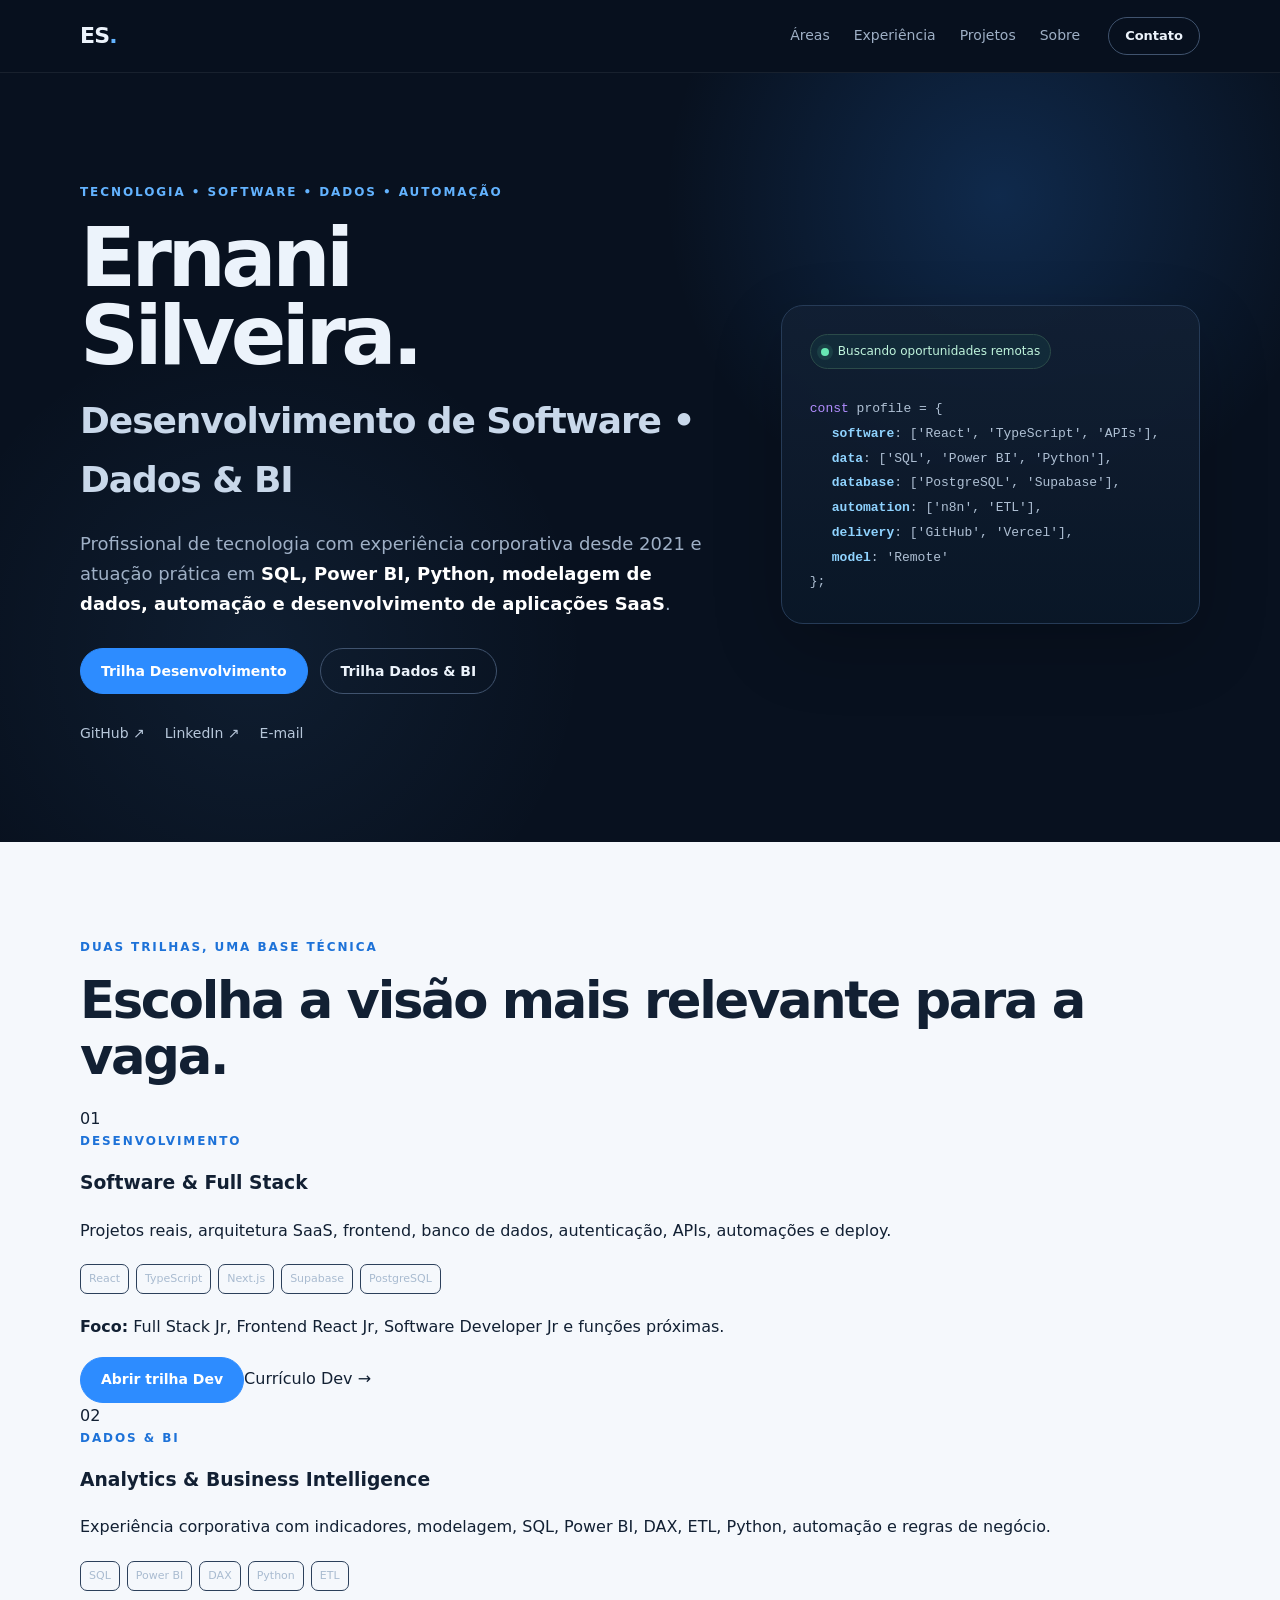
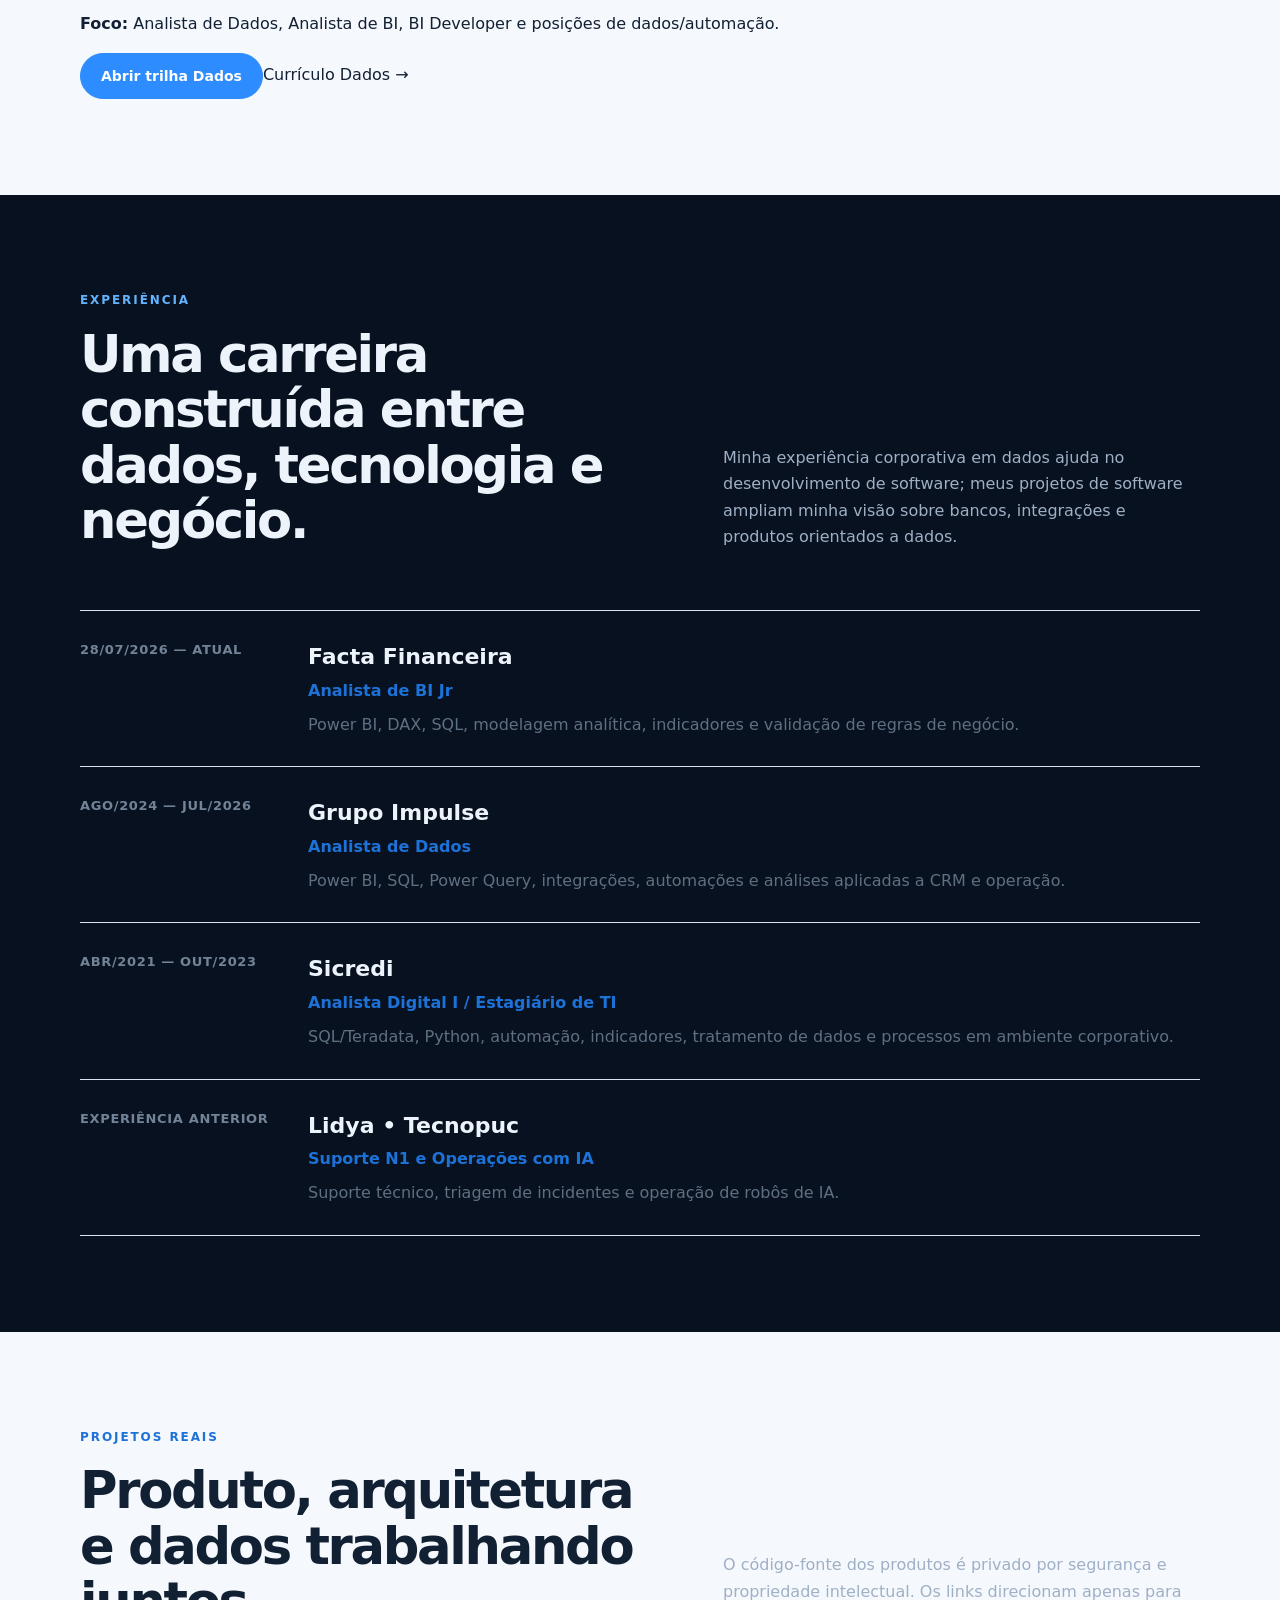
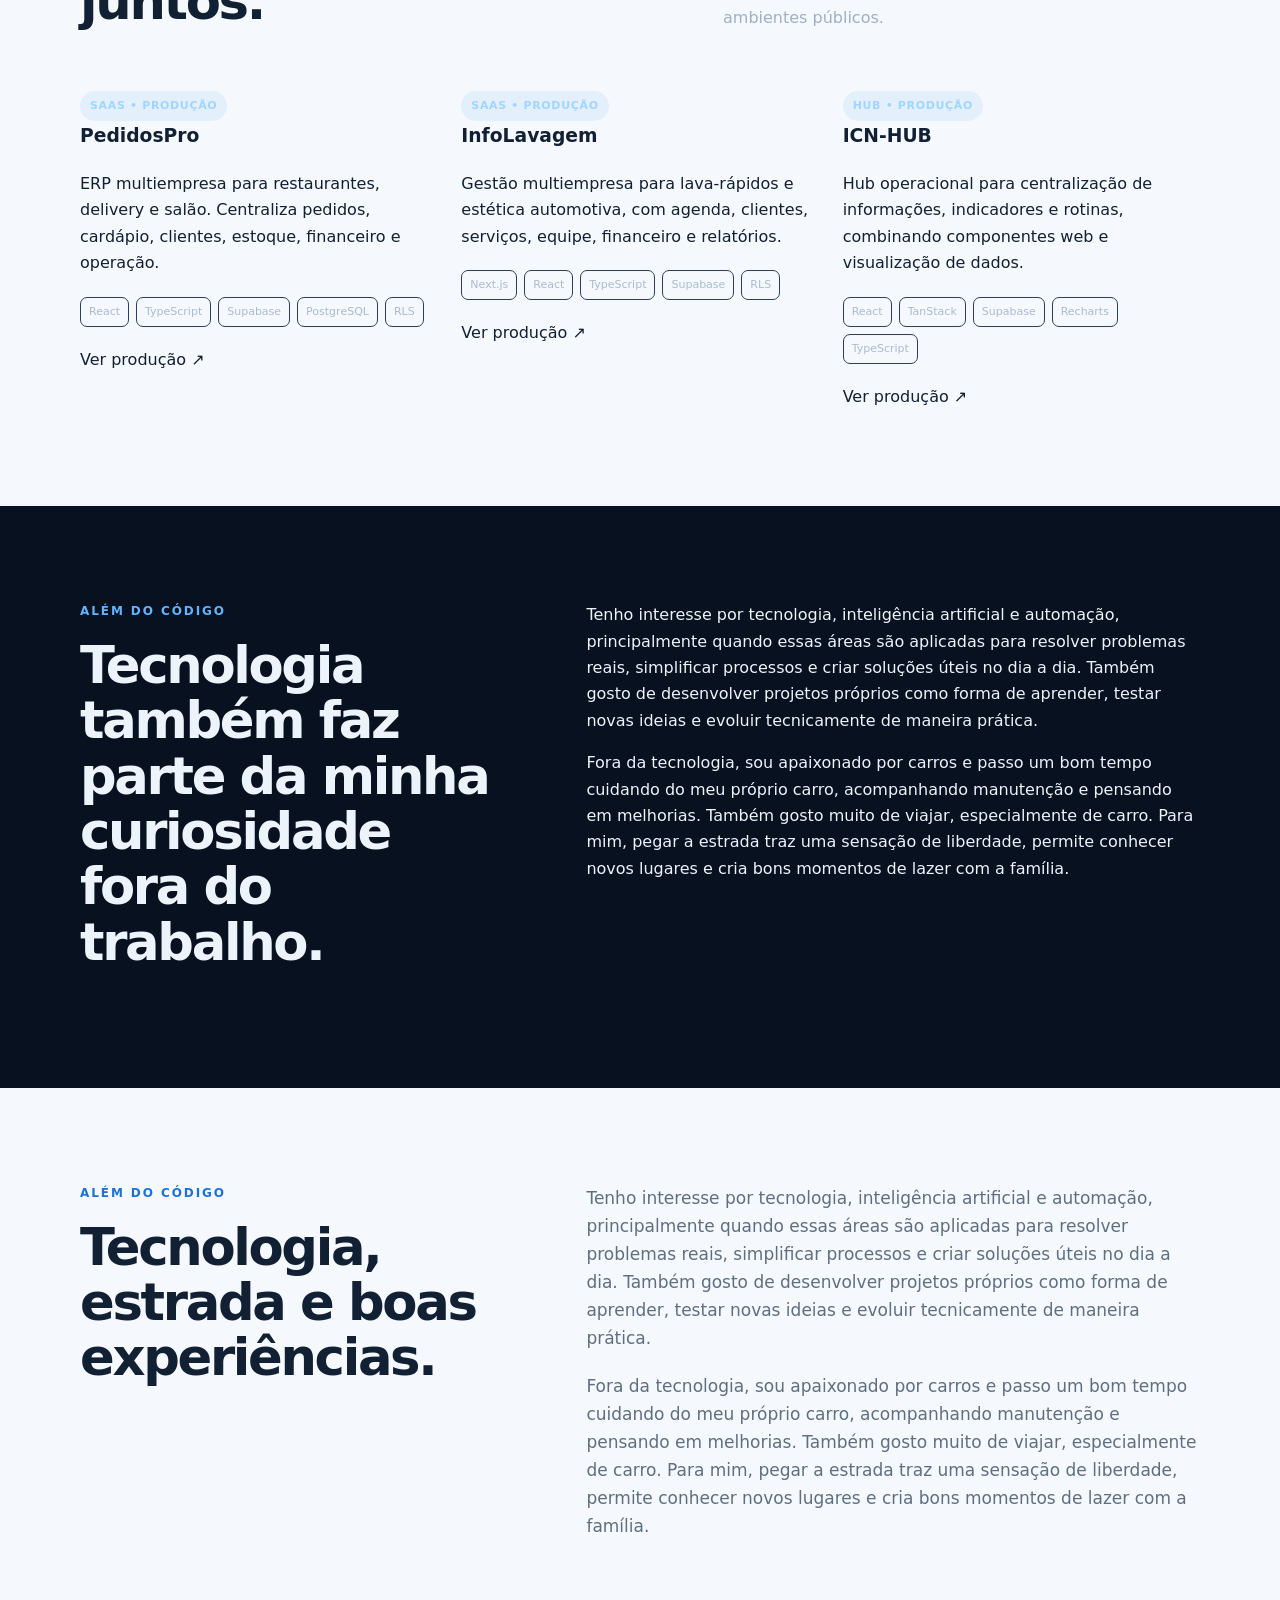
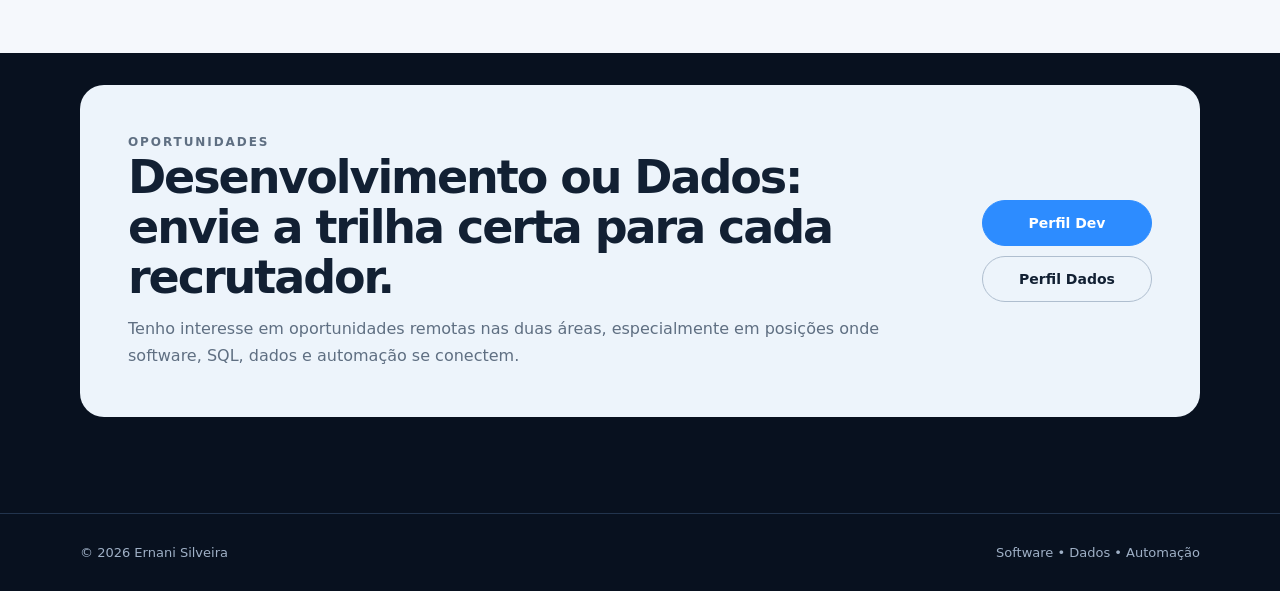
==== commit 10f523c7: "feat: transforma home em portfólio para Dev e Dados" ====
--- a/index.html
+++ b/index.html
@@ -3,29 +3,25 @@
 <head>
   <meta charset="utf-8" />
   <meta name="viewport" content="width=device-width, initial-scale=1" />
-  <meta name="description" content="Portfólio de Ernani Silveira — Desenvolvedor Full Stack Júnior com experiência em React, TypeScript, Supabase, SQL, Python, BI e automação." />
+  <meta name="description" content="Portfólio de Ernani Silveira — Desenvolvimento de Software, Dados, BI e Automação." />
   <meta name="theme-color" content="#08111f" />
   <link rel="canonical" href="https://ernani.useinfotec.com.br/" />
-  <meta property="og:title" content="Ernani Silveira | Desenvolvedor Full Stack Júnior" />
-  <meta property="og:description" content="Projetos reais de SaaS, experiência corporativa em tecnologia e transição de BI/Dados para Desenvolvimento de Software." />
+  <meta property="og:title" content="Ernani Silveira | Desenvolvimento • Dados & BI" />
+  <meta property="og:description" content="Experiência corporativa em dados e BI, projetos reais de software e automação." />
   <meta property="og:type" content="website" />
   <meta property="og:url" content="https://ernani.useinfotec.com.br/" />
-  <title>Ernani Silveira | Desenvolvedor Full Stack Júnior</title>
+  <title>Ernani Silveira | Desenvolvimento • Dados & BI</title>
   <link rel="icon" href="favicon.svg" type="image/svg+xml" />
   <link rel="stylesheet" href="styles.css" />
+  <link rel="stylesheet" href="tracks.css" />
 </head>
 <body>
   <a class="skip-link" href="#conteudo">Ir para o conteúdo</a>
-
   <header class="site-header" id="topo">
     <div class="container nav-wrap">
       <a class="brand" href="#topo" aria-label="Início">ES<span>.</span></a>
       <nav class="nav" aria-label="Navegação principal">
-        <a href="#sobre">Sobre</a>
-        <a href="#projetos">Projetos</a>
-        <a href="#experiencia">Experiência</a>
-        <a href="#stack">Stack</a>
-        <a href="curriculo.html">Currículo</a>
+        <a href="#trilhas">Áreas</a><a href="#experiencia">Experiência</a><a href="#projetos">Projetos</a><a href="#sobre">Sobre</a>
       </nav>
       <a class="button button-sm button-outline" href="mailto:ernanisilveira19@gmail.com">Contato</a>
     </div>
@@ -35,13 +31,13 @@
     <section class="hero section">
       <div class="container hero-grid">
         <div>
-          <p class="eyebrow">DESENVOLVIMENTO FULL STACK • BI • DADOS</p>
+          <p class="eyebrow">TECNOLOGIA • SOFTWARE • DADOS • AUTOMAÇÃO</p>
           <h1>Ernani<br />Silveira.</h1>
-          <p class="hero-title">Desenvolvedor Full Stack Júnior</p>
-          <p class="hero-copy">Profissional de tecnologia com experiência corporativa em <strong>BI, dados, automação e suporte</strong>, evoluindo aplicações SaaS reais com React, TypeScript, Supabase/PostgreSQL e integrações.</p>
+          <p class="hero-title">Desenvolvimento de Software • Dados & BI</p>
+          <p class="hero-copy">Profissional de tecnologia com experiência corporativa desde 2021 e atuação prática em <strong>SQL, Power BI, Python, modelagem de dados, automação e desenvolvimento de aplicações SaaS</strong>.</p>
           <div class="hero-actions">
-            <a class="button" href="#projetos">Ver projetos</a>
-            <a class="button button-outline" href="curriculo.html">Ver currículo</a>
+            <a class="button" href="/dev">Trilha Desenvolvimento</a>
+            <a class="button button-outline" href="/dados">Trilha Dados & BI</a>
           </div>
           <div class="social-links">
             <a href="https://github.com/EhSilveira" target="_blank" rel="noreferrer">GitHub ↗</a>
@@ -49,205 +45,88 @@
             <a href="mailto:ernanisilveira19@gmail.com">E-mail</a>
           </div>
         </div>
-
-        <aside class="hero-card" aria-label="Resumo técnico">
-          <div class="status"><span></span> Aberto a oportunidades remotas</div>
-          <p class="code-line"><span>const</span> developer = {</p>
-          <p class="code-line indent"><strong>frontend</strong>: ['React', 'TypeScript'],</p>
-          <p class="code-line indent"><strong>backend</strong>: ['Supabase', 'APIs'],</p>
-          <p class="code-line indent"><strong>database</strong>: ['PostgreSQL', 'SQL'],</p>
-          <p class="code-line indent"><strong>automation</strong>: ['Python', 'n8n'],</p>
-          <p class="code-line indent"><strong>deploy</strong>: ['Vercel', 'GitHub'],</p>
-          <p class="code-line indent"><strong>background</strong>: ['BI', 'Dados']</p>
+        <aside class="hero-card">
+          <div class="status"><span></span> Buscando oportunidades remotas</div>
+          <p class="code-line"><span>const</span> profile = {</p>
+          <p class="code-line indent"><strong>software</strong>: ['React', 'TypeScript', 'APIs'],</p>
+          <p class="code-line indent"><strong>data</strong>: ['SQL', 'Power BI', 'Python'],</p>
+          <p class="code-line indent"><strong>database</strong>: ['PostgreSQL', 'Supabase'],</p>
+          <p class="code-line indent"><strong>automation</strong>: ['n8n', 'ETL'],</p>
+          <p class="code-line indent"><strong>delivery</strong>: ['GitHub', 'Vercel'],</p>
+          <p class="code-line indent"><strong>model</strong>: 'Remote'</p>
           <p class="code-line">};</p>
         </aside>
       </div>
     </section>
 
-    <section class="section section-soft" id="sobre">
-      <div class="container two-col">
-        <div>
-          <p class="eyebrow">SOBRE MIM</p>
-          <h2>Dados como base.<br />Software como próximo passo.</h2>
-        </div>
-        <div class="prose">
-          <p>Atuo profissionalmente em tecnologia desde 2021 e hoje trabalho como <strong>Analista de BI Jr na Facta Financeira</strong>. Minha experiência com SQL, modelagem de dados, indicadores, automação e regras de negócio criou uma base forte para a transição para Desenvolvimento de Software.</p>
-          <p>Nos projetos independentes da Infotec, aplico essa experiência na construção e evolução de produtos SaaS: interfaces web, autenticação, banco de dados, multi-tenancy, integrações, deploy, observabilidade e solução de problemas reais de negócio.</p>
-          <p>Busco uma oportunidade como <strong>Desenvolvedor Júnior, preferencialmente Full Stack ou Frontend React, em modelo remoto</strong>, onde eu possa continuar evoluindo tecnicamente em um time de engenharia.</p>
-        </div>
-      </div>
-    </section>
-
-    <section class="section" id="projetos">
+    <section class="section section-soft" id="trilhas">
       <div class="container">
-        <div class="section-heading">
-          <div>
-            <p class="eyebrow">PROJETOS REAIS</p>
-            <h2>Software aplicado a problemas reais.</h2>
-          </div>
-          <p>Produtos desenvolvidos para uso real. Por segurança e propriedade intelectual, o código-fonte dos produtos permanece privado; os links abaixo direcionam apenas para os ambientes públicos de produção.</p>
-        </div>
-
-        <article class="project project-featured">
-          <div class="project-grid">
-            <div>
-              <div class="project-meta">
-                <span class="pill">Projeto principal</span>
-                <span class="pill pill-muted">SaaS Multiempresa</span>
-                <span class="pill pill-muted">Em produção</span>
-              </div>
-              <h3>PedidosPro</h3>
-              <p class="project-subtitle">ERP SaaS para restaurantes, delivery e salão</p>
-              <p><strong>Dor que resolve:</strong> restaurantes frequentemente operam pedidos, salão, cardápio, clientes, estoque e financeiro em ferramentas separadas ou processos manuais. O PedidosPro centraliza a operação em uma única aplicação.</p>
-              <p><strong>Solução:</strong> gestão de pedidos e produção, cardápio digital, comandas e mesas, clientes e fidelidade, estoque, financeiro, entregadores, cupons, promoções, relatórios e estrutura para integrações externas.</p>
-              <div class="tags"><span>React 18</span><span>TypeScript</span><span>Vite</span><span>Supabase</span><span>PostgreSQL</span><span>Realtime</span><span>RLS</span></div>
-              <ul class="check-list">
-                <li><strong>Frontend:</strong> React + TypeScript com React Router.</li>
-                <li><strong>Backend/BaaS:</strong> Supabase Auth, APIs e recursos Realtime.</li>
-                <li><strong>Dados:</strong> PostgreSQL com Row Level Security para isolamento multiempresa.</li>
-                <li><strong>Arquitetura:</strong> SaaS multi-tenant baseado em company_id e autorização no banco.</li>
-                <li><strong>Entrega:</strong> versionamento Git, validações de TypeScript/build e deploy contínuo na Vercel.</li>
-              </ul>
-              <div class="project-links">
-                <a class="button button-sm" href="https://pedidospro.useinfotec.com.br" target="_blank" rel="noreferrer">Ver produto em produção ↗</a>
-              </div>
-            </div>
-            <div class="architecture-card" aria-label="Arquitetura simplificada do PedidosPro">
-              <p class="mini-label">ARQUITETURA</p>
-              <div class="arch-node">React + TypeScript</div>
-              <div class="arch-arrow">↓</div>
-              <div class="arch-node">Supabase Auth + APIs + Realtime</div>
-              <div class="arch-arrow">↓</div>
-              <div class="arch-node">PostgreSQL + RLS Multi-tenant</div>
-              <div class="arch-arrow">↓</div>
-              <div class="arch-node">Vercel / Produção</div>
-            </div>
-          </div>
-        </article>
-
-        <div class="projects-grid">
-          <article class="project-card">
-            <div class="project-meta"><span class="pill pill-muted">SaaS</span><span class="pill pill-muted">Em produção</span></div>
-            <h3>InfoLavagem</h3>
-            <p><strong>Dor:</strong> lava-rápidos e operações de estética automotiva precisam controlar agenda, clientes, serviços, equipe, comissões e financeiro sem depender de planilhas e mensagens dispersas.</p>
-            <p><strong>Solução:</strong> plataforma multiempresa com dashboard, clientes, serviços, agendamentos, funcionários, adiantamentos, financeiro, comissões, cupons, usuários, relatórios e painel administrativo.</p>
-            <div class="tags"><span>Next.js 16</span><span>React 19</span><span>TypeScript</span><span>Supabase</span><span>PostgreSQL</span><span>RLS</span></div>
-            <p class="text-muted"><strong>Arquitetura:</strong> frontend e camada web em Next.js, autenticação e backend no Supabase, dados isolados por organização através de RLS e deploy na Vercel.</p>
-            <div class="project-links"><a class="button button-sm" href="https://infolavagem.useinfotec.com.br" target="_blank" rel="noreferrer">Ver produto em produção ↗</a></div>
+        <p class="eyebrow">DUAS TRILHAS, UMA BASE TÉCNICA</p>
+        <h2>Escolha a visão mais relevante para a vaga.</h2>
+        <div class="tracks-grid">
+          <article class="track-card">
+            <span class="track-icon">01</span>
+            <p class="eyebrow">DESENVOLVIMENTO</p>
+            <h3>Software & Full Stack</h3>
+            <p>Projetos reais, arquitetura SaaS, frontend, banco de dados, autenticação, APIs, automações e deploy.</p>
+            <div class="tags tags-light"><span>React</span><span>TypeScript</span><span>Next.js</span><span>Supabase</span><span>PostgreSQL</span></div>
+            <p class="track-target"><strong>Foco:</strong> Full Stack Jr, Frontend React Jr, Software Developer Jr e funções próximas.</p>
+            <div class="track-actions"><a class="button" href="/dev">Abrir trilha Dev</a><a class="text-link-dark" href="/curriculo-dev">Currículo Dev →</a></div>
           </article>
-
-          <article class="project-card">
-            <div class="project-meta"><span class="pill pill-muted">Operações de campo</span><span class="pill pill-muted">Pré-produção</span></div>
-            <h3>OS Campo</h3>
-            <p><strong>Dor:</strong> técnicos autônomos e equipes externas ainda registram clientes, serviços, valores, fotos e evidências em papel, WhatsApp ou ferramentas desconectadas.</p>
-            <p><strong>Solução:</strong> aplicação mobile-first para criar ordens de serviço profissionais pelo celular, incluindo itens, valores, observações, fotos antes/depois, pré-visualização, compartilhamento e impressão/PDF.</p>
-            <div class="tags"><span>TypeScript</span><span>Cloudflare Workers</span><span>Wrangler</span><span>APIs</span><span>Mobile-first</span></div>
-            <p class="text-muted"><strong>Arquitetura:</strong> aplicação web leve com backend serverless em Cloudflare Workers, endpoints de health/checkout/pagamento/analytics e validações automatizadas antes do deploy.</p>
-            <p class="text-muted">Ambiente público será adicionado aqui quando o produto concluir o gate de produção.</p>
-          </article>
-
-          <article class="project-card">
-            <div class="project-meta"><span class="pill pill-muted">Hub operacional</span><span class="pill pill-muted">Em produção</span></div>
-            <h3>ICN-HUB</h3>
-            <p><strong>Dor:</strong> informações operacionais, indicadores e rotinas distribuídas em fontes diferentes tornam acompanhamento e tomada de decisão mais lentos.</p>
-            <p><strong>Solução:</strong> hub web com dashboards, componentes operacionais e organização centralizada de informações, oferecendo uma visão única para acompanhamento do negócio.</p>
-            <div class="tags"><span>React 19</span><span>TypeScript</span><span>TanStack Start</span><span>TanStack Query</span><span>Supabase</span><span>Recharts</span><span>Tailwind CSS</span></div>
-            <p class="text-muted"><strong>Arquitetura:</strong> React sobre TanStack Start/Router, gerenciamento assíncrono com TanStack Query, Supabase como camada de dados e serviços, componentes Radix/Tailwind e deploy na Vercel.</p>
-            <div class="project-links"><a class="button button-sm" href="https://icnhub.useinfotec.com.br" target="_blank" rel="noreferrer">Ver produto em produção ↗</a></div>
+          <article class="track-card">
+            <span class="track-icon">02</span>
+            <p class="eyebrow">DADOS & BI</p>
+            <h3>Analytics & Business Intelligence</h3>
+            <p>Experiência corporativa com indicadores, modelagem, SQL, Power BI, DAX, ETL, Python, automação e regras de negócio.</p>
+            <div class="tags tags-light"><span>SQL</span><span>Power BI</span><span>DAX</span><span>Python</span><span>ETL</span></div>
+            <p class="track-target"><strong>Foco:</strong> Analista de Dados, Analista de BI, BI Developer e posições de dados/automação.</p>
+            <div class="track-actions"><a class="button" href="/dados">Abrir trilha Dados</a><a class="text-link-dark" href="/curriculo-dados">Currículo Dados →</a></div>
           </article>
         </div>
       </div>
     </section>
 
-    <section class="section section-soft" id="experiencia">
+    <section class="section" id="experiencia">
       <div class="container">
-        <p class="eyebrow">EXPERIÊNCIA</p>
-        <h2>Experiência corporativa em tecnologia.</h2>
-        <div class="timeline">
-          <article class="timeline-item">
-            <div class="timeline-date">Jul/2026 — atual</div>
-            <div>
-              <h3>Facta Financeira</h3>
-              <p class="role">Analista de BI Jr</p>
-              <p>Desenvolvimento e manutenção de indicadores, consultas SQL, modelagem analítica, DAX, Power BI e validação de regras de negócio.</p>
-            </div>
-          </article>
-          <article class="timeline-item">
-            <div class="timeline-date">Experiência anterior</div>
-            <div>
-              <h3>Grupo Impulse</h3>
-              <p class="role">Analista de Dados</p>
-              <p>Power BI, SQL, Power Query, integrações e automações aplicadas a CRM, operação e performance.</p>
-            </div>
-          </article>
-          <article class="timeline-item">
-            <div class="timeline-date">2021 — 2023</div>
-            <div>
-              <h3>Sicredi</h3>
-              <p class="role">Analista Digital I / Estagiário de TI</p>
-              <p>Experiência com SQL/Teradata, Python, dados, automação, indicadores, processos internos e LGPD.</p>
-            </div>
-          </article>
-          <article class="timeline-item">
-            <div class="timeline-date">Experiência anterior</div>
-            <div>
-              <h3>Lidya • Tecnopuc</h3>
-              <p class="role">Suporte N1 e Operações com IA</p>
-              <p>Atendimento técnico N1, triagem de incidentes e atuação com robôs de IA em ambiente de tecnologia.</p>
-            </div>
-          </article>
+        <div class="section-heading"><div><p class="eyebrow">EXPERIÊNCIA</p><h2>Uma carreira construída entre dados, tecnologia e negócio.</h2></div><p>Minha experiência corporativa em dados ajuda no desenvolvimento de software; meus projetos de software ampliam minha visão sobre bancos, integrações e produtos orientados a dados.</p></div>
+        <div class="timeline timeline-dark">
+          <article class="timeline-item"><div class="timeline-date">28/07/2026 — atual</div><div><h3>Facta Financeira</h3><p class="role">Analista de BI Jr</p><p>Power BI, DAX, SQL, modelagem analítica, indicadores e validação de regras de negócio.</p></div></article>
+          <article class="timeline-item"><div class="timeline-date">ago/2024 — jul/2026</div><div><h3>Grupo Impulse</h3><p class="role">Analista de Dados</p><p>Power BI, SQL, Power Query, integrações, automações e análises aplicadas a CRM e operação.</p></div></article>
+          <article class="timeline-item"><div class="timeline-date">abr/2021 — out/2023</div><div><h3>Sicredi</h3><p class="role">Analista Digital I / Estagiário de TI</p><p>SQL/Teradata, Python, automação, indicadores, tratamento de dados e processos em ambiente corporativo.</p></div></article>
+          <article class="timeline-item"><div class="timeline-date">Experiência anterior</div><div><h3>Lidya • Tecnopuc</h3><p class="role">Suporte N1 e Operações com IA</p><p>Suporte técnico, triagem de incidentes e operação de robôs de IA.</p></div></article>
         </div>
       </div>
     </section>
 
-    <section class="section" id="stack">
+    <section class="section section-soft" id="projetos">
       <div class="container">
-        <p class="eyebrow">STACK</p>
-        <h2>Tecnologias que fazem parte da minha rotina.</h2>
-        <div class="stack-grid">
-          <article><h3>Frontend</h3><p>React, TypeScript, JavaScript, HTML5, CSS3, Next.js, Vite, React Router e TanStack.</p></article>
-          <article><h3>Backend & Dados</h3><p>Supabase, PostgreSQL, SQL, Auth, RLS, Realtime, APIs REST, Cloudflare Workers e Python.</p></article>
-          <article><h3>DevOps & Automação</h3><p>Git, GitHub, Vercel, Cloudflare Workers/Wrangler, n8n, Jenkins e AWS.</p></article>
-          <article><h3>Analytics</h3><p>Power BI, DAX, Power Query, ETL, modelagem dimensional e indicadores.</p></article>
+        <div class="section-heading"><div><p class="eyebrow">PROJETOS REAIS</p><h2>Produto, arquitetura e dados trabalhando juntos.</h2></div><p>O código-fonte dos produtos é privado por segurança e propriedade intelectual. Os links direcionam apenas para ambientes públicos.</p></div>
+        <div class="projects-grid projects-grid-light">
+          <article class="case-light"><span class="pill pill-blue">SaaS • Produção</span><h3>PedidosPro</h3><p>ERP multiempresa para restaurantes, delivery e salão. Centraliza pedidos, cardápio, clientes, estoque, financeiro e operação.</p><div class="tags tags-light"><span>React</span><span>TypeScript</span><span>Supabase</span><span>PostgreSQL</span><span>RLS</span></div><a class="text-link-dark" href="https://pedidospro.useinfotec.com.br" target="_blank" rel="noreferrer">Ver produção ↗</a></article>
+          <article class="case-light"><span class="pill pill-blue">SaaS • Produção</span><h3>InfoLavagem</h3><p>Gestão multiempresa para lava-rápidos e estética automotiva, com agenda, clientes, serviços, equipe, financeiro e relatórios.</p><div class="tags tags-light"><span>Next.js</span><span>React</span><span>TypeScript</span><span>Supabase</span><span>RLS</span></div><a class="text-link-dark" href="https://infolavagem.useinfotec.com.br" target="_blank" rel="noreferrer">Ver produção ↗</a></article>
+          <article class="case-light"><span class="pill pill-blue">Hub • Produção</span><h3>ICN-HUB</h3><p>Hub operacional para centralização de informações, indicadores e rotinas, combinando componentes web e visualização de dados.</p><div class="tags tags-light"><span>React</span><span>TanStack</span><span>Supabase</span><span>Recharts</span><span>TypeScript</span></div><a class="text-link-dark" href="https://icnhub.useinfotec.com.br" target="_blank" rel="noreferrer">Ver produção ↗</a></article>
         </div>
       </div>
     </section>
 
-    <section class="section section-soft">
+    <section class="section" id="sobre">
       <div class="container two-col">
-        <div>
-          <p class="eyebrow">FORMAÇÃO</p>
-          <h2>FADERGS</h2>
-        </div>
-        <div class="prose">
-          <p><strong>Análise e Desenvolvimento de Sistemas</strong></p>
-          <p>Cursando • conclusão prevista para <strong>dezembro de 2027</strong>.</p>
+        <div><p class="eyebrow">ALÉM DO CÓDIGO</p><h2>Tecnologia também faz parte da minha curiosidade fora do trabalho.</h2></div>
+        <div class="prose-dark">
+          <p>Tenho interesse por tecnologia, inteligência artificial e automação, principalmente quando essas áreas são aplicadas para resolver problemas reais, simplificar processos e criar soluções úteis no dia a dia. Também gosto de desenvolver projetos próprios como forma de aprender, testar novas ideias e evoluir tecnicamente de maneira prática.</p>
+          <p>Fora da tecnologia, sou apaixonado por carros e passo um bom tempo cuidando do meu próprio carro, acompanhando manutenção e pensando em melhorias. Também gosto muito de viajar, especialmente de carro. Para mim, pegar a estrada traz uma sensação de liberdade, permite conhecer novos lugares e cria bons momentos de lazer com a família.</p>
         </div>
       </div>
     </section>
 
     <section class="section cta-section">
       <div class="container cta-card">
-        <div>
-          <p class="eyebrow">VAMOS CONVERSAR</p>
-          <h2>Busco minha próxima oportunidade em desenvolvimento.</h2>
-          <p>Tenho interesse em vagas de Desenvolvedor Full Stack Júnior, Frontend React Júnior e posições que valorizem desenvolvimento aliado a SQL e dados.</p>
-        </div>
-        <div class="cta-actions">
-          <a class="button" href="mailto:ernanisilveira19@gmail.com">Enviar e-mail</a>
-          <a class="button button-outline" href="curriculo.html">Abrir currículo</a>
-        </div>
+        <div><p class="eyebrow">OPORTUNIDADES</p><h2>Desenvolvimento ou Dados: envie a trilha certa para cada recrutador.</h2><p>Tenho interesse em oportunidades remotas nas duas áreas, especialmente em posições onde software, SQL, dados e automação se conectem.</p></div>
+        <div class="cta-actions"><a class="button" href="/dev">Perfil Dev</a><a class="button button-outline" href="/dados">Perfil Dados</a></div>
       </div>
     </section>
   </main>
-
-  <footer class="footer">
-    <div class="container footer-wrap">
-      <p>© <span id="year"></span> Ernani Silveira</p>
-      <p>Construído para oportunidades em Desenvolvimento de Software.</p>
-    </div>
-  </footer>
-
+  <footer class="footer"><div class="container footer-wrap"><p>© <span id="year"></span> Ernani Silveira</p><p>Software • Dados • Automação</p></div></footer>
   <script src="script.js"></script>
 </body>
-</html>
+</html>
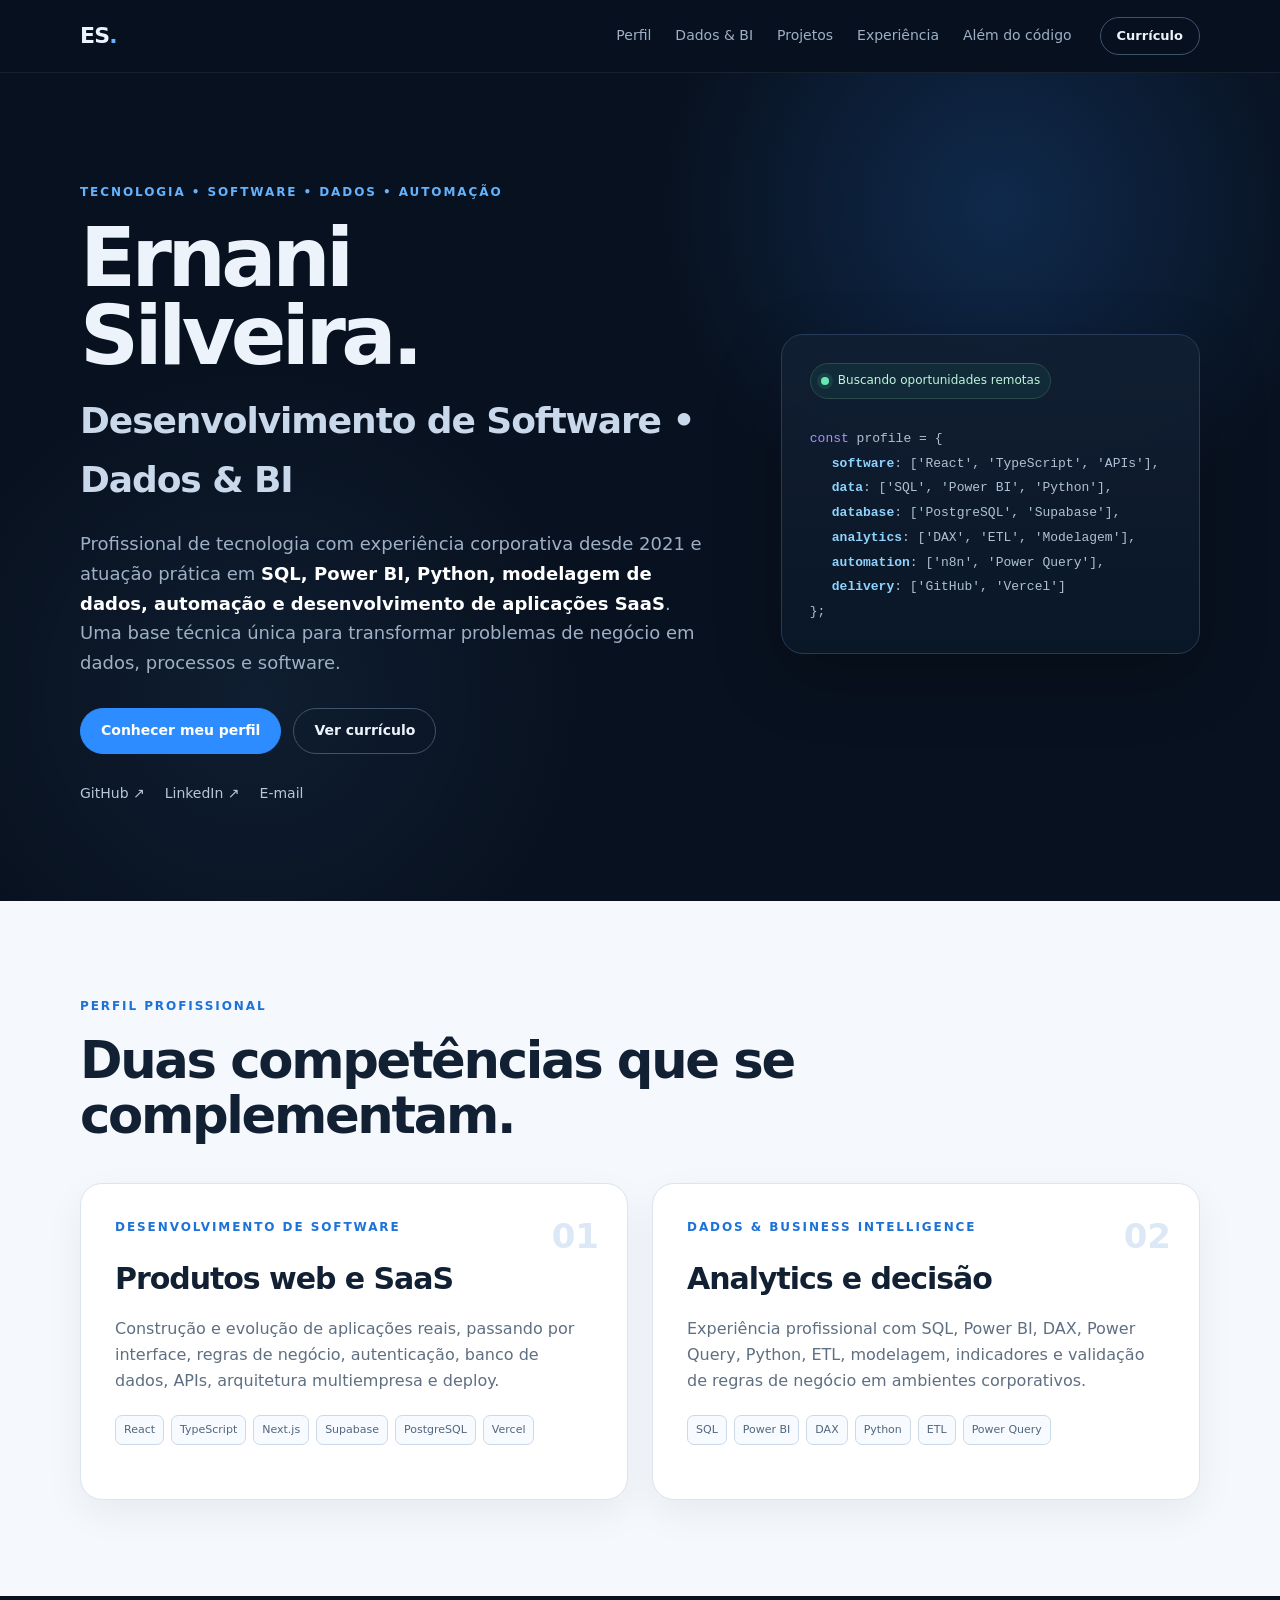
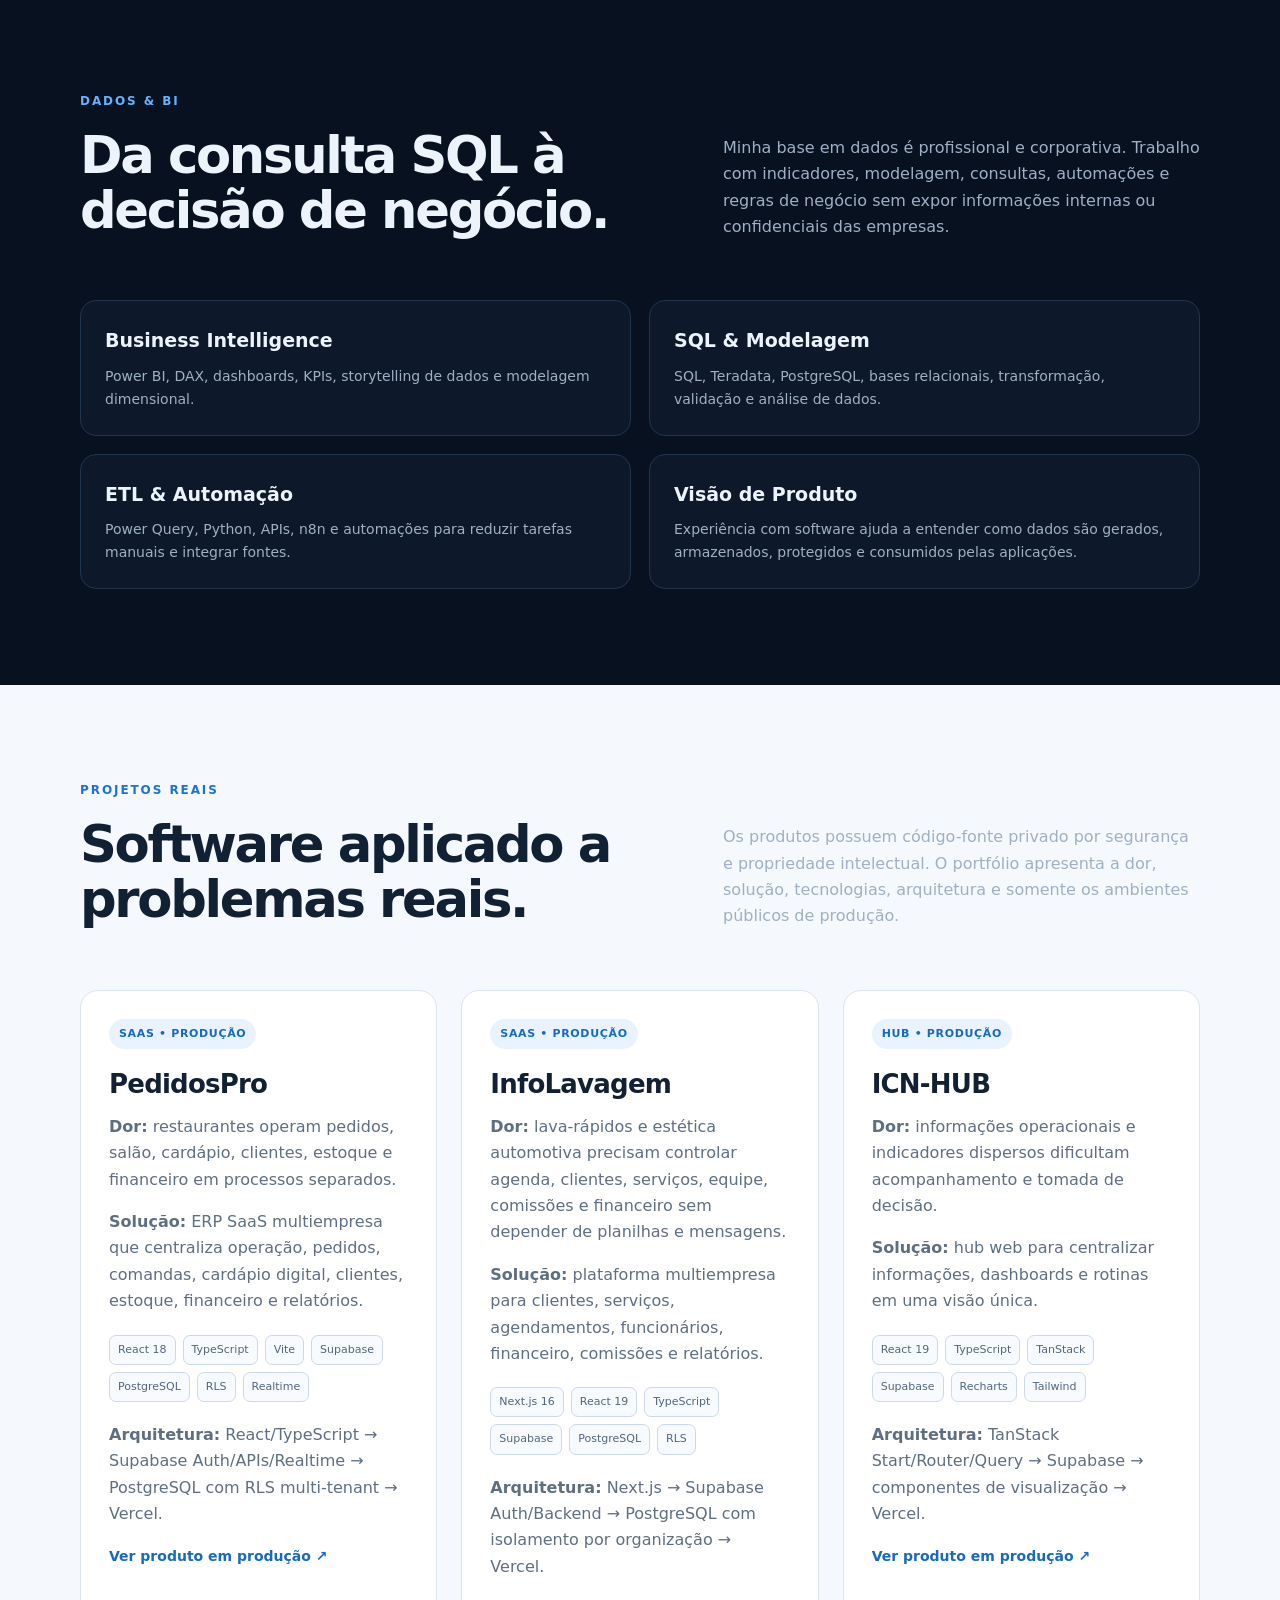
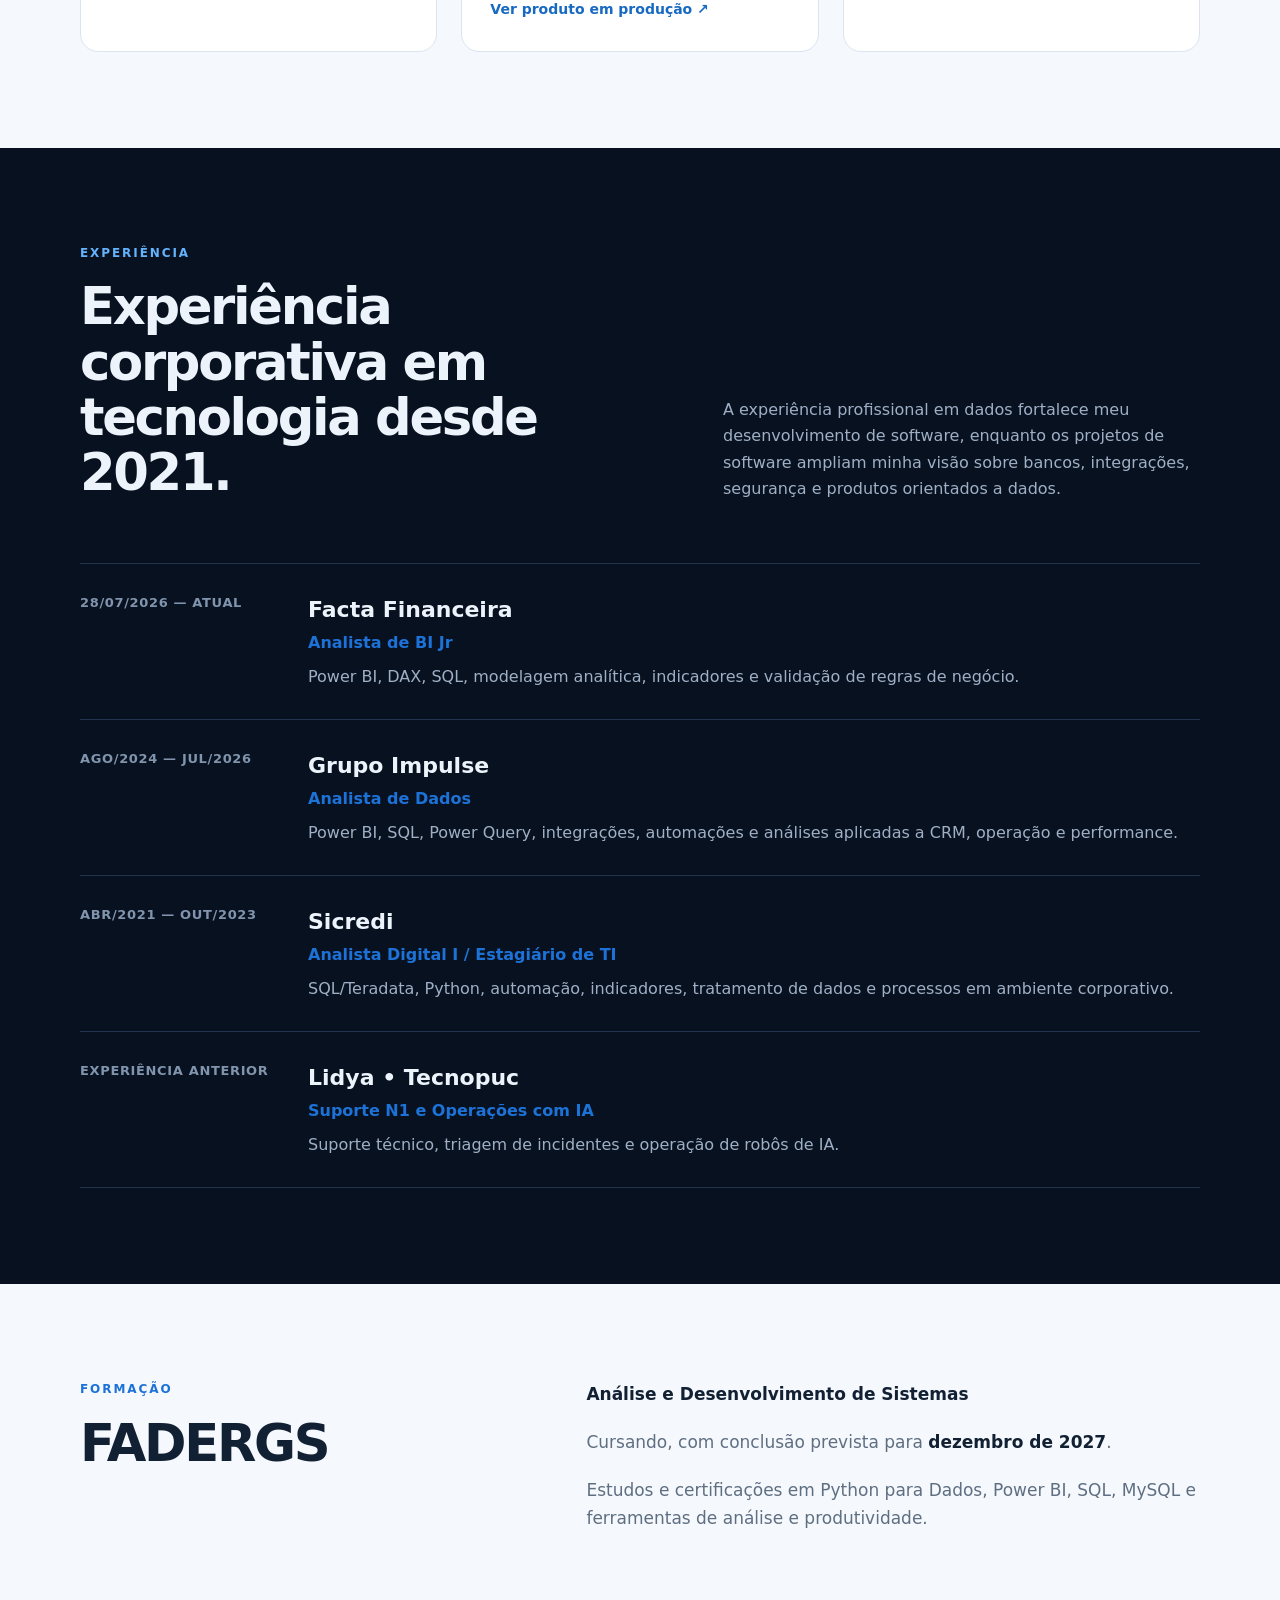
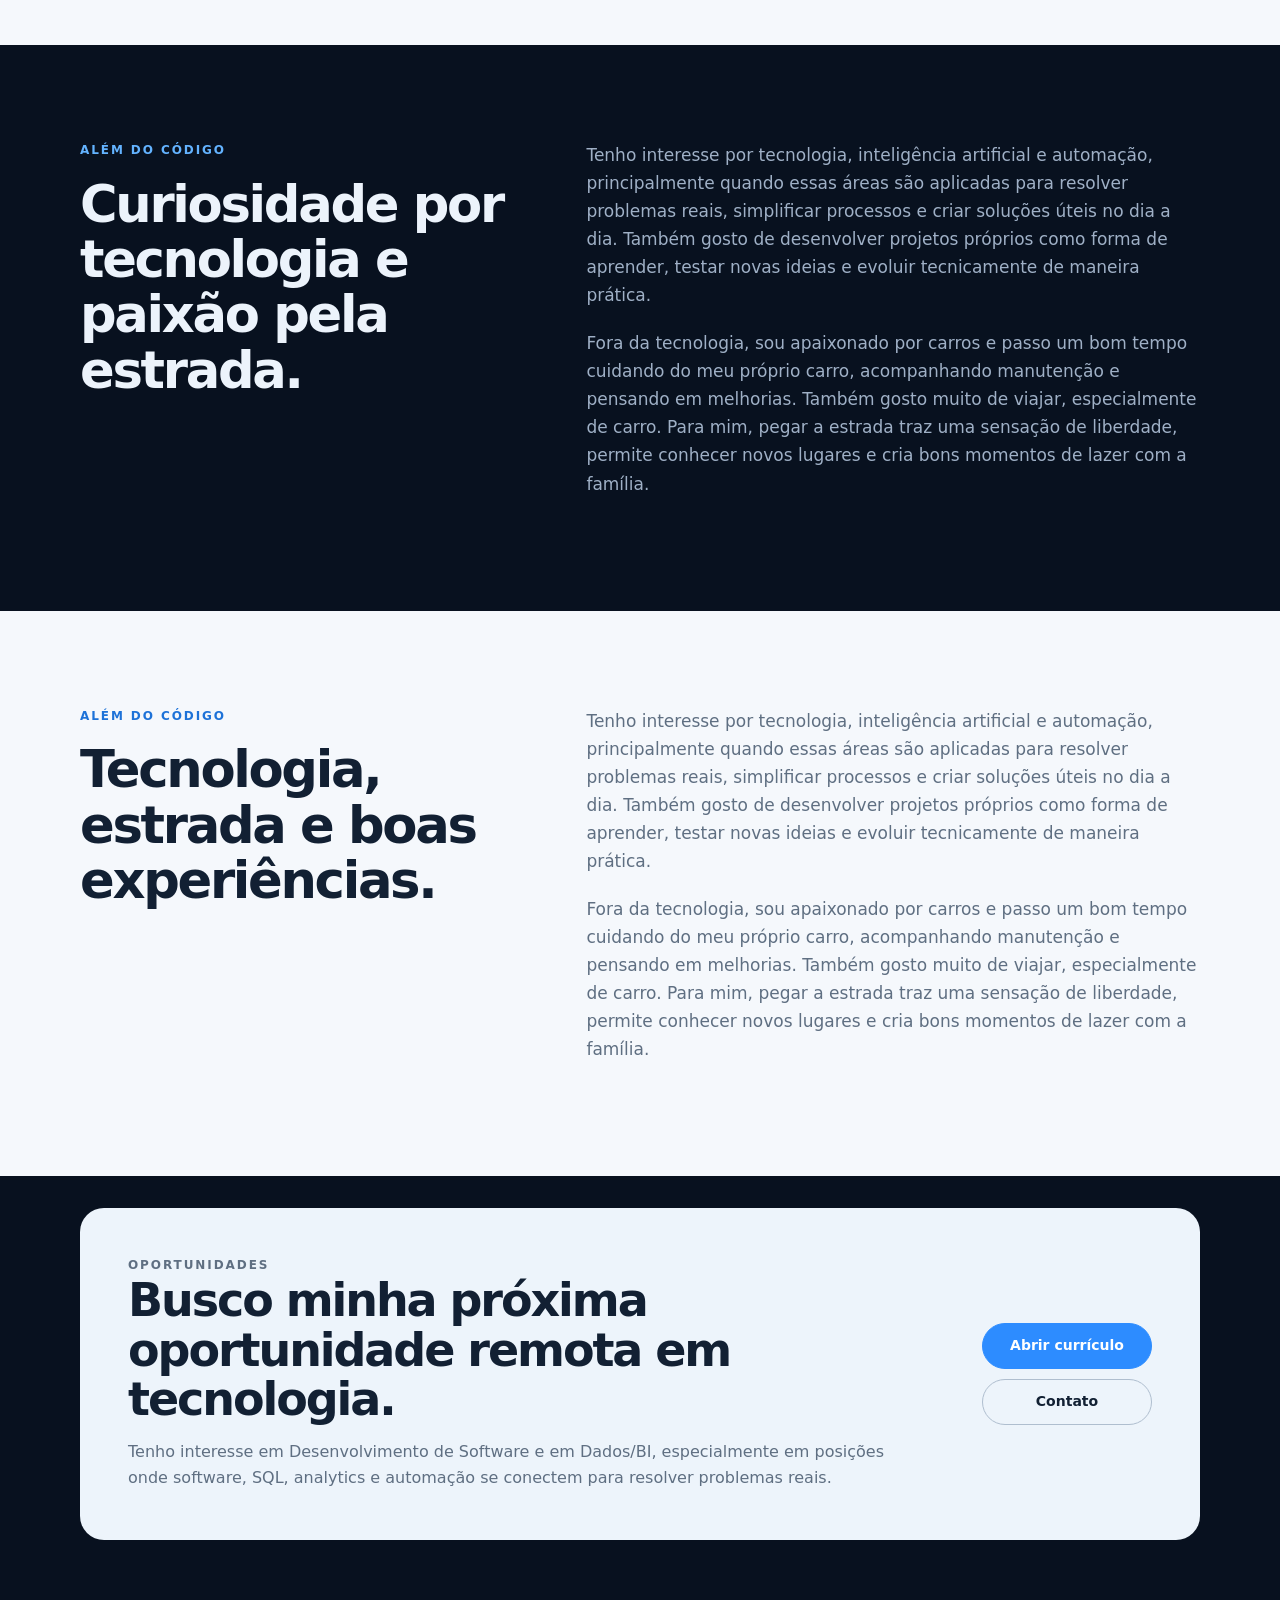
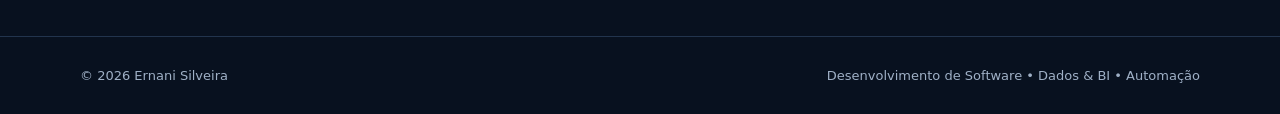
==== commit 63f333eb: "feat: unifica portfólio para desenvolvimento e dados" ====
--- a/index.html
+++ b/index.html
@@ -6,11 +6,11 @@
   <meta name="description" content="Portfólio de Ernani Silveira — Desenvolvimento de Software, Dados, BI e Automação." />
   <meta name="theme-color" content="#08111f" />
   <link rel="canonical" href="https://ernani.useinfotec.com.br/" />
-  <meta property="og:title" content="Ernani Silveira | Desenvolvimento • Dados & BI" />
-  <meta property="og:description" content="Experiência corporativa em dados e BI, projetos reais de software e automação." />
+  <meta property="og:title" content="Ernani Silveira | Desenvolvimento de Software • Dados & BI" />
+  <meta property="og:description" content="Experiência corporativa em dados e BI combinada com desenvolvimento de produtos SaaS reais." />
   <meta property="og:type" content="website" />
   <meta property="og:url" content="https://ernani.useinfotec.com.br/" />
-  <title>Ernani Silveira | Desenvolvimento • Dados & BI</title>
+  <title>Ernani Silveira | Desenvolvimento de Software • Dados & BI</title>
   <link rel="icon" href="favicon.svg" type="image/svg+xml" />
   <link rel="stylesheet" href="styles.css" />
   <link rel="stylesheet" href="tracks.css" />
@@ -21,9 +21,13 @@
     <div class="container nav-wrap">
       <a class="brand" href="#topo" aria-label="Início">ES<span>.</span></a>
       <nav class="nav" aria-label="Navegação principal">
-        <a href="#trilhas">Áreas</a><a href="#experiencia">Experiência</a><a href="#projetos">Projetos</a><a href="#sobre">Sobre</a>
+        <a href="#perfil">Perfil</a>
+        <a href="#dados">Dados & BI</a>
+        <a href="#projetos">Projetos</a>
+        <a href="#experiencia">Experiência</a>
+        <a href="#alem">Além do código</a>
       </nav>
-      <a class="button button-sm button-outline" href="mailto:ernanisilveira19@gmail.com">Contato</a>
+      <a class="button button-sm button-outline" href="curriculo.html">Currículo</a>
     </div>
   </header>
 
@@ -34,10 +38,10 @@
           <p class="eyebrow">TECNOLOGIA • SOFTWARE • DADOS • AUTOMAÇÃO</p>
           <h1>Ernani<br />Silveira.</h1>
           <p class="hero-title">Desenvolvimento de Software • Dados & BI</p>
-          <p class="hero-copy">Profissional de tecnologia com experiência corporativa desde 2021 e atuação prática em <strong>SQL, Power BI, Python, modelagem de dados, automação e desenvolvimento de aplicações SaaS</strong>.</p>
+          <p class="hero-copy">Profissional de tecnologia com experiência corporativa desde 2021 e atuação prática em <strong>SQL, Power BI, Python, modelagem de dados, automação e desenvolvimento de aplicações SaaS</strong>. Uma base técnica única para transformar problemas de negócio em dados, processos e software.</p>
           <div class="hero-actions">
-            <a class="button" href="/dev">Trilha Desenvolvimento</a>
-            <a class="button button-outline" href="/dados">Trilha Dados & BI</a>
+            <a class="button" href="#perfil">Conhecer meu perfil</a>
+            <a class="button button-outline" href="curriculo.html">Ver currículo</a>
           </div>
           <div class="social-links">
             <a href="https://github.com/EhSilveira" target="_blank" rel="noreferrer">GitHub ↗</a>
@@ -45,42 +49,91 @@
             <a href="mailto:ernanisilveira19@gmail.com">E-mail</a>
           </div>
         </div>
-        <aside class="hero-card">
+        <aside class="hero-card" aria-label="Resumo técnico">
           <div class="status"><span></span> Buscando oportunidades remotas</div>
           <p class="code-line"><span>const</span> profile = {</p>
           <p class="code-line indent"><strong>software</strong>: ['React', 'TypeScript', 'APIs'],</p>
           <p class="code-line indent"><strong>data</strong>: ['SQL', 'Power BI', 'Python'],</p>
           <p class="code-line indent"><strong>database</strong>: ['PostgreSQL', 'Supabase'],</p>
-          <p class="code-line indent"><strong>automation</strong>: ['n8n', 'ETL'],</p>
-          <p class="code-line indent"><strong>delivery</strong>: ['GitHub', 'Vercel'],</p>
-          <p class="code-line indent"><strong>model</strong>: 'Remote'</p>
+          <p class="code-line indent"><strong>analytics</strong>: ['DAX', 'ETL', 'Modelagem'],</p>
+          <p class="code-line indent"><strong>automation</strong>: ['n8n', 'Power Query'],</p>
+          <p class="code-line indent"><strong>delivery</strong>: ['GitHub', 'Vercel']</p>
           <p class="code-line">};</p>
         </aside>
       </div>
     </section>
 
-    <section class="section section-soft" id="trilhas">
+    <section class="section section-soft" id="perfil">
       <div class="container">
-        <p class="eyebrow">DUAS TRILHAS, UMA BASE TÉCNICA</p>
-        <h2>Escolha a visão mais relevante para a vaga.</h2>
+        <p class="eyebrow">PERFIL PROFISSIONAL</p>
+        <h2>Duas competências que se complementam.</h2>
         <div class="tracks-grid">
           <article class="track-card">
             <span class="track-icon">01</span>
-            <p class="eyebrow">DESENVOLVIMENTO</p>
-            <h3>Software & Full Stack</h3>
-            <p>Projetos reais, arquitetura SaaS, frontend, banco de dados, autenticação, APIs, automações e deploy.</p>
-            <div class="tags tags-light"><span>React</span><span>TypeScript</span><span>Next.js</span><span>Supabase</span><span>PostgreSQL</span></div>
-            <p class="track-target"><strong>Foco:</strong> Full Stack Jr, Frontend React Jr, Software Developer Jr e funções próximas.</p>
-            <div class="track-actions"><a class="button" href="/dev">Abrir trilha Dev</a><a class="text-link-dark" href="/curriculo-dev">Currículo Dev →</a></div>
+            <p class="eyebrow">DESENVOLVIMENTO DE SOFTWARE</p>
+            <h3>Produtos web e SaaS</h3>
+            <p>Construção e evolução de aplicações reais, passando por interface, regras de negócio, autenticação, banco de dados, APIs, arquitetura multiempresa e deploy.</p>
+            <div class="tags tags-light"><span>React</span><span>TypeScript</span><span>Next.js</span><span>Supabase</span><span>PostgreSQL</span><span>Vercel</span></div>
           </article>
           <article class="track-card">
             <span class="track-icon">02</span>
-            <p class="eyebrow">DADOS & BI</p>
-            <h3>Analytics & Business Intelligence</h3>
-            <p>Experiência corporativa com indicadores, modelagem, SQL, Power BI, DAX, ETL, Python, automação e regras de negócio.</p>
-            <div class="tags tags-light"><span>SQL</span><span>Power BI</span><span>DAX</span><span>Python</span><span>ETL</span></div>
-            <p class="track-target"><strong>Foco:</strong> Analista de Dados, Analista de BI, BI Developer e posições de dados/automação.</p>
-            <div class="track-actions"><a class="button" href="/dados">Abrir trilha Dados</a><a class="text-link-dark" href="/curriculo-dados">Currículo Dados →</a></div>
+            <p class="eyebrow">DADOS & BUSINESS INTELLIGENCE</p>
+            <h3>Analytics e decisão</h3>
+            <p>Experiência profissional com SQL, Power BI, DAX, Power Query, Python, ETL, modelagem, indicadores e validação de regras de negócio em ambientes corporativos.</p>
+            <div class="tags tags-light"><span>SQL</span><span>Power BI</span><span>DAX</span><span>Python</span><span>ETL</span><span>Power Query</span></div>
+          </article>
+        </div>
+      </div>
+    </section>
+
+    <section class="section" id="dados">
+      <div class="container">
+        <div class="section-heading">
+          <div><p class="eyebrow">DADOS & BI</p><h2>Da consulta SQL à decisão de negócio.</h2></div>
+          <p>Minha base em dados é profissional e corporativa. Trabalho com indicadores, modelagem, consultas, automações e regras de negócio sem expor informações internas ou confidenciais das empresas.</p>
+        </div>
+        <div class="focus-list">
+          <article class="focus-card"><h3>Business Intelligence</h3><p>Power BI, DAX, dashboards, KPIs, storytelling de dados e modelagem dimensional.</p></article>
+          <article class="focus-card"><h3>SQL & Modelagem</h3><p>SQL, Teradata, PostgreSQL, bases relacionais, transformação, validação e análise de dados.</p></article>
+          <article class="focus-card"><h3>ETL & Automação</h3><p>Power Query, Python, APIs, n8n e automações para reduzir tarefas manuais e integrar fontes.</p></article>
+          <article class="focus-card"><h3>Visão de Produto</h3><p>Experiência com software ajuda a entender como dados são gerados, armazenados, protegidos e consumidos pelas aplicações.</p></article>
+        </div>
+      </div>
+    </section>
+
+    <section class="section section-soft" id="projetos">
+      <div class="container">
+        <div class="section-heading">
+          <div><p class="eyebrow">PROJETOS REAIS</p><h2>Software aplicado a problemas reais.</h2></div>
+          <p>Os produtos possuem código-fonte privado por segurança e propriedade intelectual. O portfólio apresenta a dor, solução, tecnologias, arquitetura e somente os ambientes públicos de produção.</p>
+        </div>
+        <div class="projects-grid projects-grid-light">
+          <article class="case-light">
+            <span class="pill pill-blue">SaaS • Produção</span>
+            <h3>PedidosPro</h3>
+            <p><strong>Dor:</strong> restaurantes operam pedidos, salão, cardápio, clientes, estoque e financeiro em processos separados.</p>
+            <p><strong>Solução:</strong> ERP SaaS multiempresa que centraliza operação, pedidos, comandas, cardápio digital, clientes, estoque, financeiro e relatórios.</p>
+            <div class="tags tags-light"><span>React 18</span><span>TypeScript</span><span>Vite</span><span>Supabase</span><span>PostgreSQL</span><span>RLS</span><span>Realtime</span></div>
+            <p><strong>Arquitetura:</strong> React/TypeScript → Supabase Auth/APIs/Realtime → PostgreSQL com RLS multi-tenant → Vercel.</p>
+            <a class="text-link-dark" href="https://pedidospro.useinfotec.com.br" target="_blank" rel="noreferrer">Ver produto em produção ↗</a>
+          </article>
+          <article class="case-light">
+            <span class="pill pill-blue">SaaS • Produção</span>
+            <h3>InfoLavagem</h3>
+            <p><strong>Dor:</strong> lava-rápidos e estética automotiva precisam controlar agenda, clientes, serviços, equipe, comissões e financeiro sem depender de planilhas e mensagens.</p>
+            <p><strong>Solução:</strong> plataforma multiempresa para clientes, serviços, agendamentos, funcionários, financeiro, comissões e relatórios.</p>
+            <div class="tags tags-light"><span>Next.js 16</span><span>React 19</span><span>TypeScript</span><span>Supabase</span><span>PostgreSQL</span><span>RLS</span></div>
+            <p><strong>Arquitetura:</strong> Next.js → Supabase Auth/Backend → PostgreSQL com isolamento por organização → Vercel.</p>
+            <a class="text-link-dark" href="https://infolavagem.useinfotec.com.br" target="_blank" rel="noreferrer">Ver produto em produção ↗</a>
+          </article>
+          <article class="case-light">
+            <span class="pill pill-blue">Hub • Produção</span>
+            <h3>ICN-HUB</h3>
+            <p><strong>Dor:</strong> informações operacionais e indicadores dispersos dificultam acompanhamento e tomada de decisão.</p>
+            <p><strong>Solução:</strong> hub web para centralizar informações, dashboards e rotinas em uma visão única.</p>
+            <div class="tags tags-light"><span>React 19</span><span>TypeScript</span><span>TanStack</span><span>Supabase</span><span>Recharts</span><span>Tailwind</span></div>
+            <p><strong>Arquitetura:</strong> TanStack Start/Router/Query → Supabase → componentes de visualização → Vercel.</p>
+            <a class="text-link-dark" href="https://icnhub.useinfotec.com.br" target="_blank" rel="noreferrer">Ver produto em produção ↗</a>
           </article>
         </div>
       </div>
@@ -88,30 +141,29 @@
 
     <section class="section" id="experiencia">
       <div class="container">
-        <div class="section-heading"><div><p class="eyebrow">EXPERIÊNCIA</p><h2>Uma carreira construída entre dados, tecnologia e negócio.</h2></div><p>Minha experiência corporativa em dados ajuda no desenvolvimento de software; meus projetos de software ampliam minha visão sobre bancos, integrações e produtos orientados a dados.</p></div>
+        <div class="section-heading">
+          <div><p class="eyebrow">EXPERIÊNCIA</p><h2>Experiência corporativa em tecnologia desde 2021.</h2></div>
+          <p>A experiência profissional em dados fortalece meu desenvolvimento de software, enquanto os projetos de software ampliam minha visão sobre bancos, integrações, segurança e produtos orientados a dados.</p>
+        </div>
         <div class="timeline timeline-dark">
           <article class="timeline-item"><div class="timeline-date">28/07/2026 — atual</div><div><h3>Facta Financeira</h3><p class="role">Analista de BI Jr</p><p>Power BI, DAX, SQL, modelagem analítica, indicadores e validação de regras de negócio.</p></div></article>
-          <article class="timeline-item"><div class="timeline-date">ago/2024 — jul/2026</div><div><h3>Grupo Impulse</h3><p class="role">Analista de Dados</p><p>Power BI, SQL, Power Query, integrações, automações e análises aplicadas a CRM e operação.</p></div></article>
+          <article class="timeline-item"><div class="timeline-date">ago/2024 — jul/2026</div><div><h3>Grupo Impulse</h3><p class="role">Analista de Dados</p><p>Power BI, SQL, Power Query, integrações, automações e análises aplicadas a CRM, operação e performance.</p></div></article>
           <article class="timeline-item"><div class="timeline-date">abr/2021 — out/2023</div><div><h3>Sicredi</h3><p class="role">Analista Digital I / Estagiário de TI</p><p>SQL/Teradata, Python, automação, indicadores, tratamento de dados e processos em ambiente corporativo.</p></div></article>
           <article class="timeline-item"><div class="timeline-date">Experiência anterior</div><div><h3>Lidya • Tecnopuc</h3><p class="role">Suporte N1 e Operações com IA</p><p>Suporte técnico, triagem de incidentes e operação de robôs de IA.</p></div></article>
         </div>
       </div>
     </section>
 
-    <section class="section section-soft" id="projetos">
-      <div class="container">
-        <div class="section-heading"><div><p class="eyebrow">PROJETOS REAIS</p><h2>Produto, arquitetura e dados trabalhando juntos.</h2></div><p>O código-fonte dos produtos é privado por segurança e propriedade intelectual. Os links direcionam apenas para ambientes públicos.</p></div>
-        <div class="projects-grid projects-grid-light">
-          <article class="case-light"><span class="pill pill-blue">SaaS • Produção</span><h3>PedidosPro</h3><p>ERP multiempresa para restaurantes, delivery e salão. Centraliza pedidos, cardápio, clientes, estoque, financeiro e operação.</p><div class="tags tags-light"><span>React</span><span>TypeScript</span><span>Supabase</span><span>PostgreSQL</span><span>RLS</span></div><a class="text-link-dark" href="https://pedidospro.useinfotec.com.br" target="_blank" rel="noreferrer">Ver produção ↗</a></article>
-          <article class="case-light"><span class="pill pill-blue">SaaS • Produção</span><h3>InfoLavagem</h3><p>Gestão multiempresa para lava-rápidos e estética automotiva, com agenda, clientes, serviços, equipe, financeiro e relatórios.</p><div class="tags tags-light"><span>Next.js</span><span>React</span><span>TypeScript</span><span>Supabase</span><span>RLS</span></div><a class="text-link-dark" href="https://infolavagem.useinfotec.com.br" target="_blank" rel="noreferrer">Ver produção ↗</a></article>
-          <article class="case-light"><span class="pill pill-blue">Hub • Produção</span><h3>ICN-HUB</h3><p>Hub operacional para centralização de informações, indicadores e rotinas, combinando componentes web e visualização de dados.</p><div class="tags tags-light"><span>React</span><span>TanStack</span><span>Supabase</span><span>Recharts</span><span>TypeScript</span></div><a class="text-link-dark" href="https://icnhub.useinfotec.com.br" target="_blank" rel="noreferrer">Ver produção ↗</a></article>
-        </div>
+    <section class="section section-soft">
+      <div class="container two-col">
+        <div><p class="eyebrow">FORMAÇÃO</p><h2>FADERGS</h2></div>
+        <div class="prose"><p><strong>Análise e Desenvolvimento de Sistemas</strong></p><p>Cursando, com conclusão prevista para <strong>dezembro de 2027</strong>.</p><p>Estudos e certificações em Python para Dados, Power BI, SQL, MySQL e ferramentas de análise e produtividade.</p></div>
       </div>
     </section>
 
-    <section class="section" id="sobre">
+    <section class="section" id="alem">
       <div class="container two-col">
-        <div><p class="eyebrow">ALÉM DO CÓDIGO</p><h2>Tecnologia também faz parte da minha curiosidade fora do trabalho.</h2></div>
+        <div><p class="eyebrow">ALÉM DO CÓDIGO</p><h2>Curiosidade por tecnologia e paixão pela estrada.</h2></div>
         <div class="prose-dark">
           <p>Tenho interesse por tecnologia, inteligência artificial e automação, principalmente quando essas áreas são aplicadas para resolver problemas reais, simplificar processos e criar soluções úteis no dia a dia. Também gosto de desenvolver projetos próprios como forma de aprender, testar novas ideias e evoluir tecnicamente de maneira prática.</p>
           <p>Fora da tecnologia, sou apaixonado por carros e passo um bom tempo cuidando do meu próprio carro, acompanhando manutenção e pensando em melhorias. Também gosto muito de viajar, especialmente de carro. Para mim, pegar a estrada traz uma sensação de liberdade, permite conhecer novos lugares e cria bons momentos de lazer com a família.</p>
@@ -121,12 +173,13 @@
 
     <section class="section cta-section">
       <div class="container cta-card">
-        <div><p class="eyebrow">OPORTUNIDADES</p><h2>Desenvolvimento ou Dados: envie a trilha certa para cada recrutador.</h2><p>Tenho interesse em oportunidades remotas nas duas áreas, especialmente em posições onde software, SQL, dados e automação se conectem.</p></div>
-        <div class="cta-actions"><a class="button" href="/dev">Perfil Dev</a><a class="button button-outline" href="/dados">Perfil Dados</a></div>
+        <div><p class="eyebrow">OPORTUNIDADES</p><h2>Busco minha próxima oportunidade remota em tecnologia.</h2><p>Tenho interesse em Desenvolvimento de Software e em Dados/BI, especialmente em posições onde software, SQL, analytics e automação se conectem para resolver problemas reais.</p></div>
+        <div class="cta-actions"><a class="button" href="curriculo.html">Abrir currículo</a><a class="button button-outline" href="mailto:ernanisilveira19@gmail.com">Contato</a></div>
       </div>
     </section>
   </main>
-  <footer class="footer"><div class="container footer-wrap"><p>© <span id="year"></span> Ernani Silveira</p><p>Software • Dados • Automação</p></div></footer>
+
+  <footer class="footer"><div class="container footer-wrap"><p>© <span id="year"></span> Ernani Silveira</p><p>Desenvolvimento de Software • Dados & BI • Automação</p></div></footer>
   <script src="script.js"></script>
 </body>
-</html>+</html>
--- a/tracks.css
+++ b/tracks.css
@@ -0,0 +1,37 @@
+/* Complementos para as trilhas de carreira */
+.tracks-grid { display:grid; grid-template-columns:repeat(2,1fr); gap:24px; margin-top:40px; }
+.track-card { position:relative; border:1px solid var(--line-light); background:white; border-radius:22px; padding:34px; box-shadow:0 14px 38px rgba(18,32,51,.06); }
+.track-card h3 { font-size:30px; letter-spacing:-.035em; margin-bottom:12px; color:var(--ink); }
+.track-card > p:not(.eyebrow):not(.track-target) { color:var(--ink-muted); }
+.track-icon { position:absolute; right:28px; top:24px; font-size:34px; font-weight:900; color:#dce8f5; }
+.track-target { margin:22px 0; color:var(--ink-muted); font-size:14px; }
+.track-actions { display:flex; align-items:center; gap:18px; flex-wrap:wrap; }
+.text-link-dark { color:#1769c2; font-size:14px; font-weight:800; }
+.text-link-dark:hover { color:#0d4e91; }
+.tags-light span { border-color:#ccd9e8; color:#52667e; background:#f7faff; }
+.pill-blue { background:#e8f3ff; color:#1769c2; }
+.projects-grid-light { align-items:stretch; }
+.case-light { border:1px solid var(--line-light); border-radius:18px; padding:28px; background:#fff; color:var(--ink); }
+.case-light h3 { font-size:26px; margin:14px 0 8px; letter-spacing:-.03em; }
+.case-light p { color:var(--ink-muted); }
+.timeline-dark { border-color:var(--line); }
+.timeline-dark .timeline-item { border-color:var(--line); }
+.timeline-dark .timeline-date { color:#8094ad; }
+.timeline-dark h3 { color:var(--text); }
+.timeline-dark .timeline-item p:last-child { color:var(--muted); }
+.prose-dark { font-size:17px; color:var(--muted); }
+.prose-dark p + p { margin-top:20px; }
+.dual-nav { display:flex; gap:8px; flex-wrap:wrap; }
+.dual-nav a { padding:7px 12px; border:1px solid #334965; border-radius:999px; color:#b7c8da; font-size:12px; font-weight:750; }
+.dual-nav a.active { color:#fff; border-color:#2d8cff; background:rgba(45,140,255,.14); }
+.focus-list { display:grid; grid-template-columns:repeat(2,1fr); gap:18px; margin-top:34px; }
+.focus-card { border:1px solid var(--line); border-radius:16px; padding:24px; background:#0d192a; }
+.focus-card h3 { margin-bottom:8px; font-size:19px; }
+.focus-card p { color:var(--muted); font-size:14px; margin-bottom:0; }
+.metric-grid { display:grid; grid-template-columns:repeat(3,1fr); gap:18px; margin-top:34px; }
+.metric-card { border:1px solid var(--line-light); border-radius:16px; padding:24px; background:#fff; }
+.metric-card strong { display:block; color:#1769c2; font-size:24px; margin-bottom:6px; }
+.metric-card p { color:var(--ink-muted); margin-bottom:0; font-size:14px; }
+.breadcrumb { color:var(--muted); font-size:13px; margin-bottom:20px; }
+.breadcrumb a { color:#bad9ff; }
+@media (max-width:900px) { .tracks-grid,.focus-list { grid-template-columns:1fr; } .metric-grid { grid-template-columns:1fr; } }
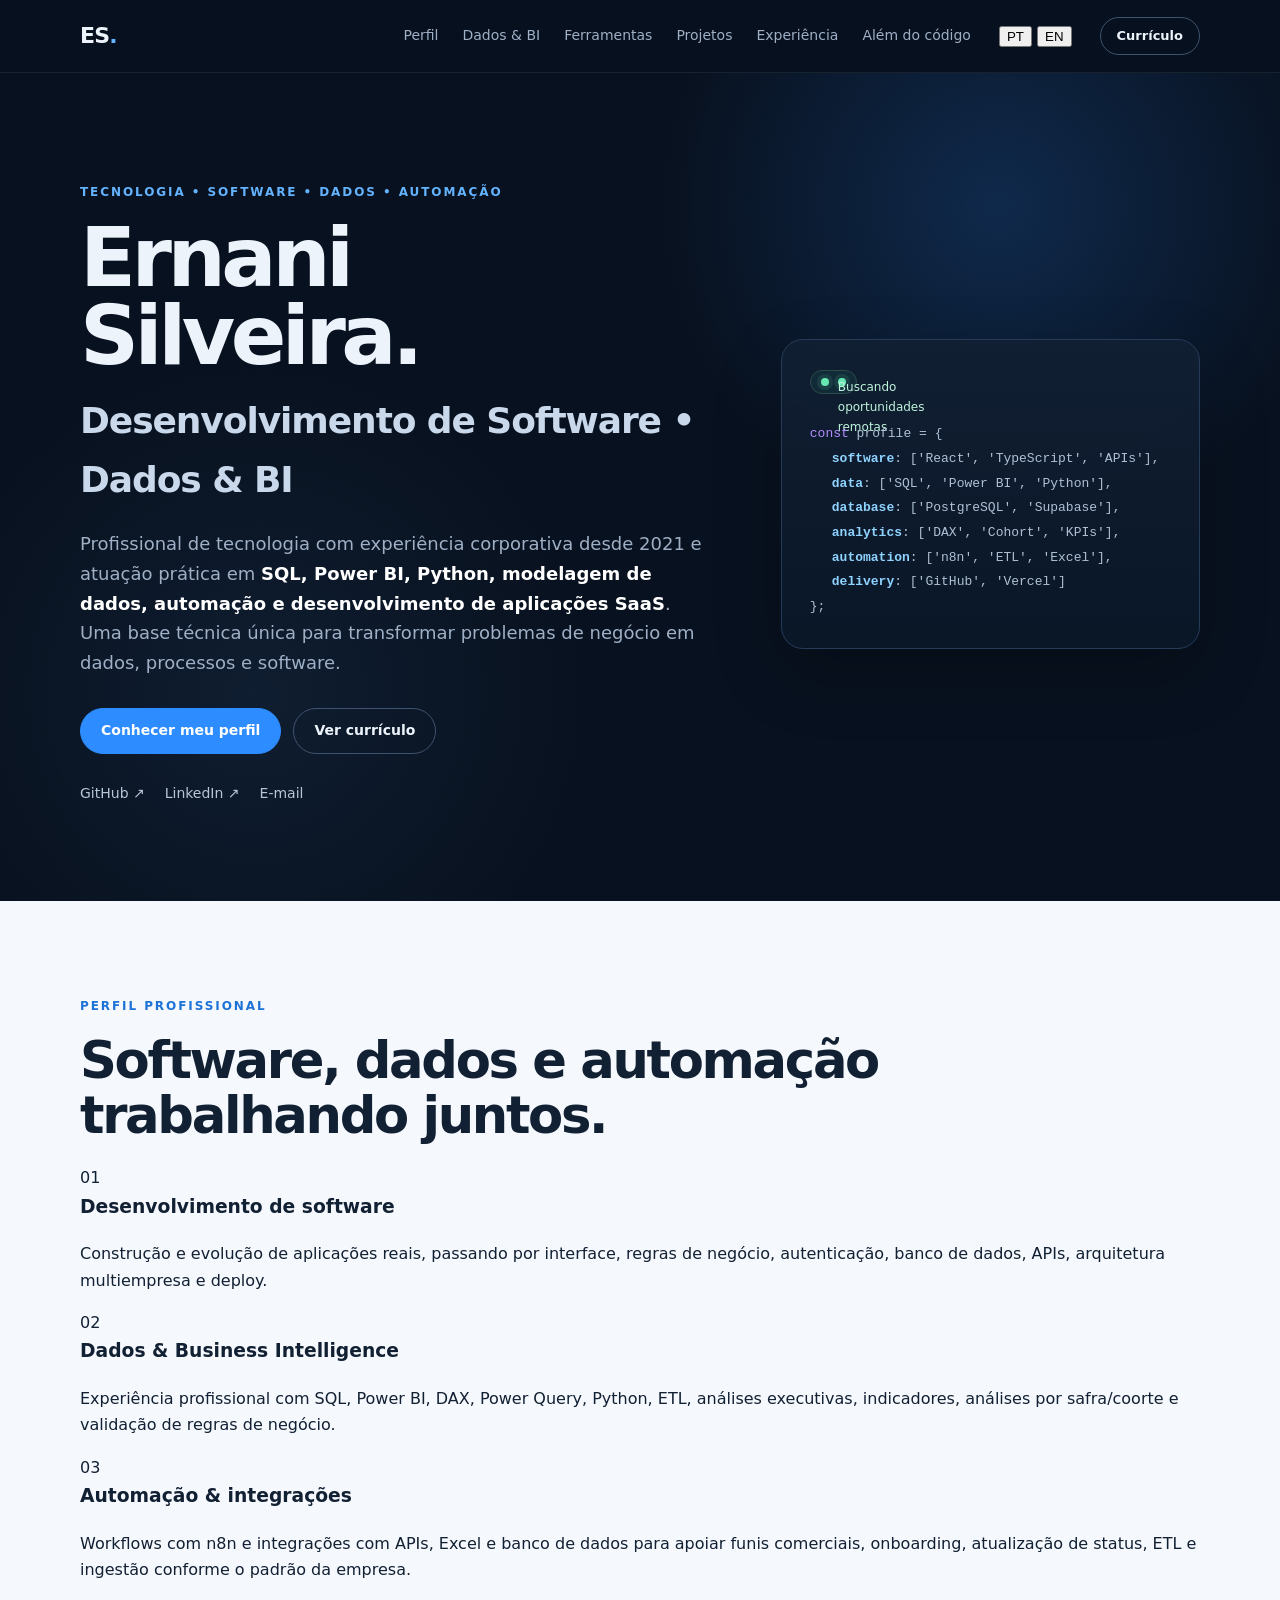
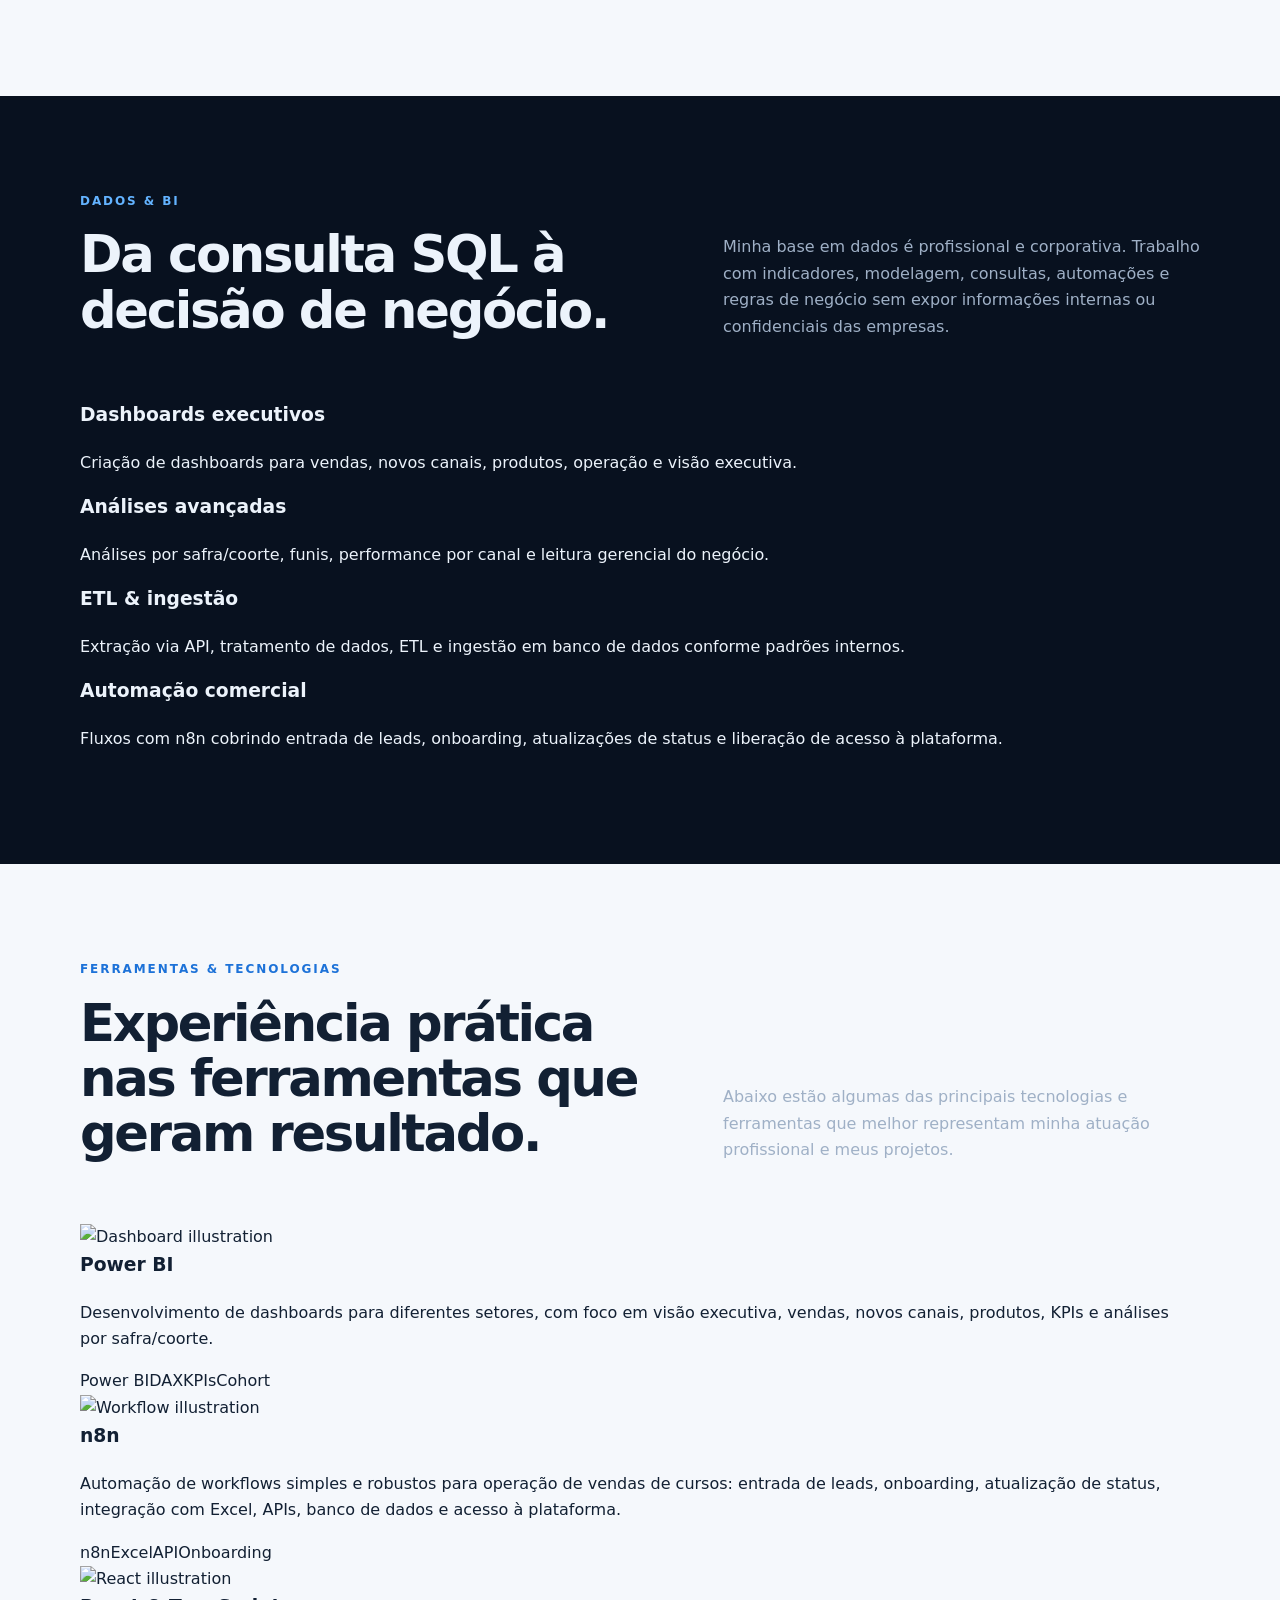
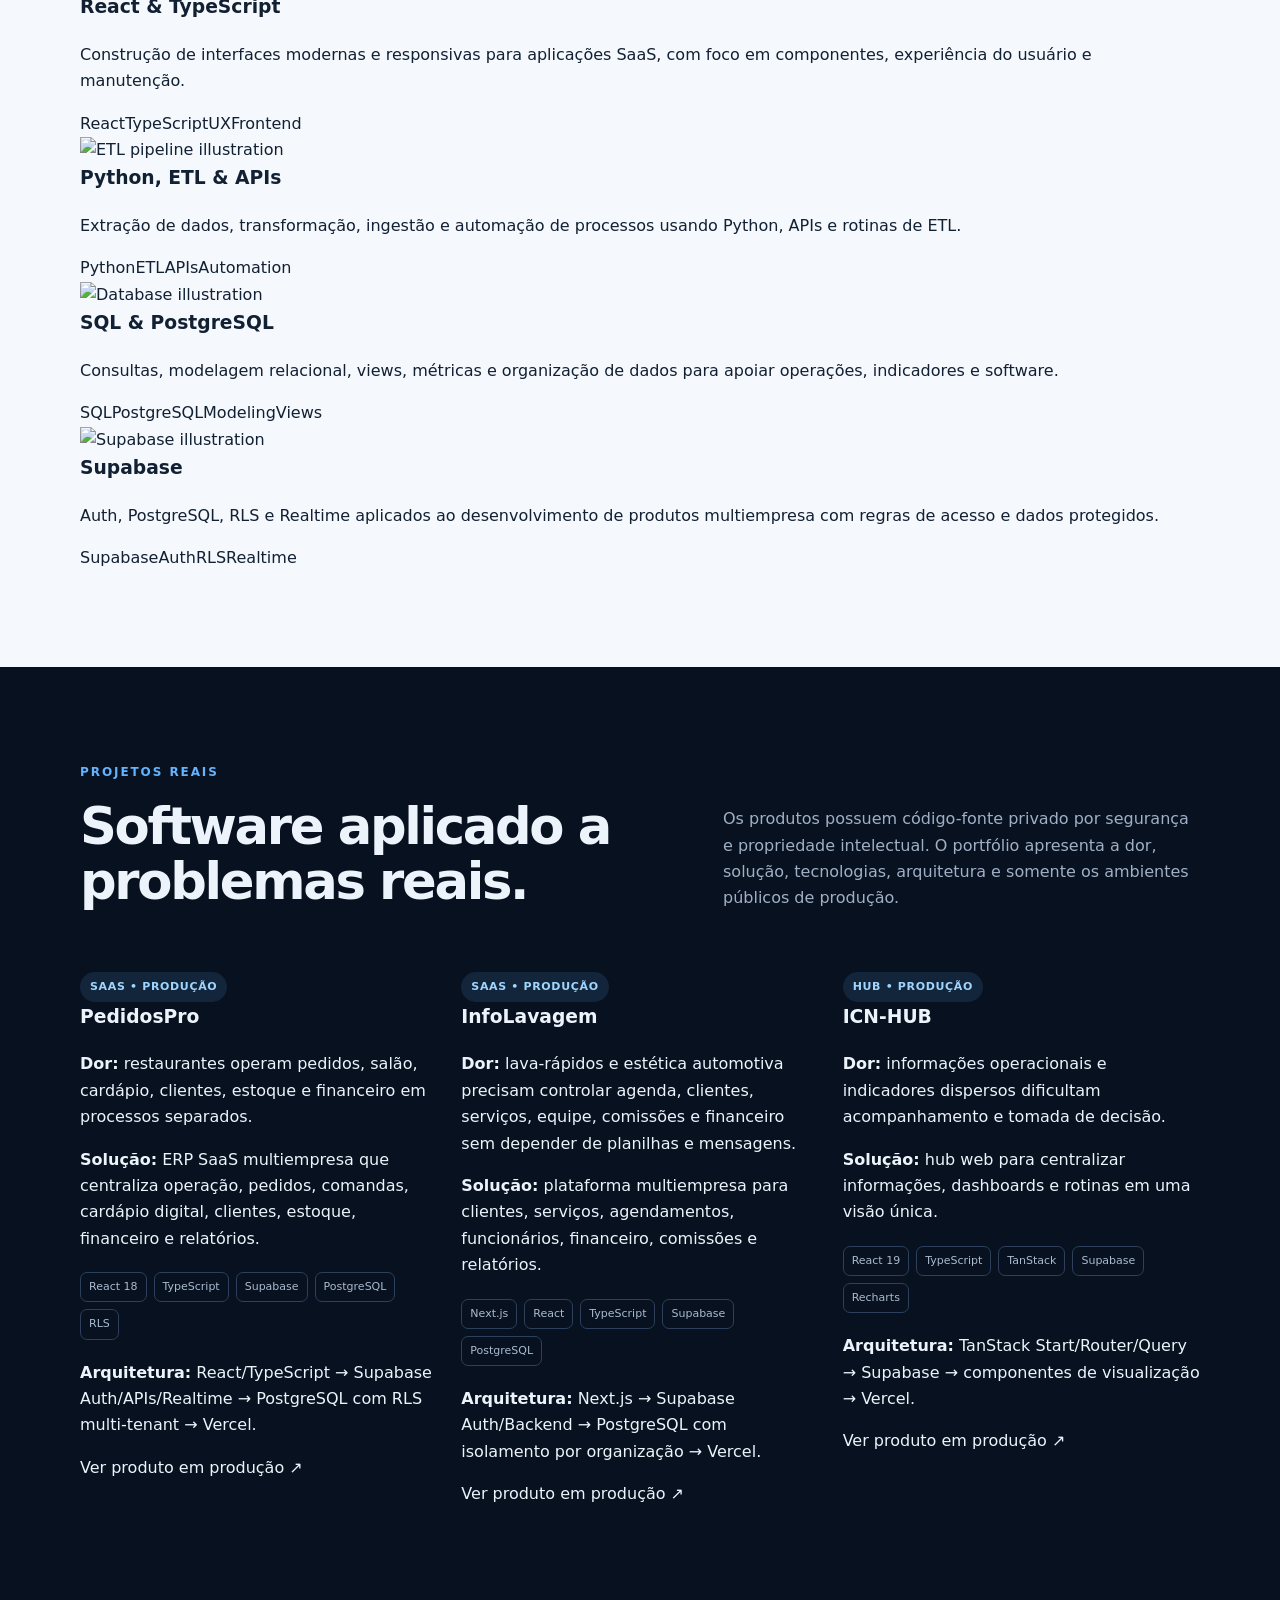
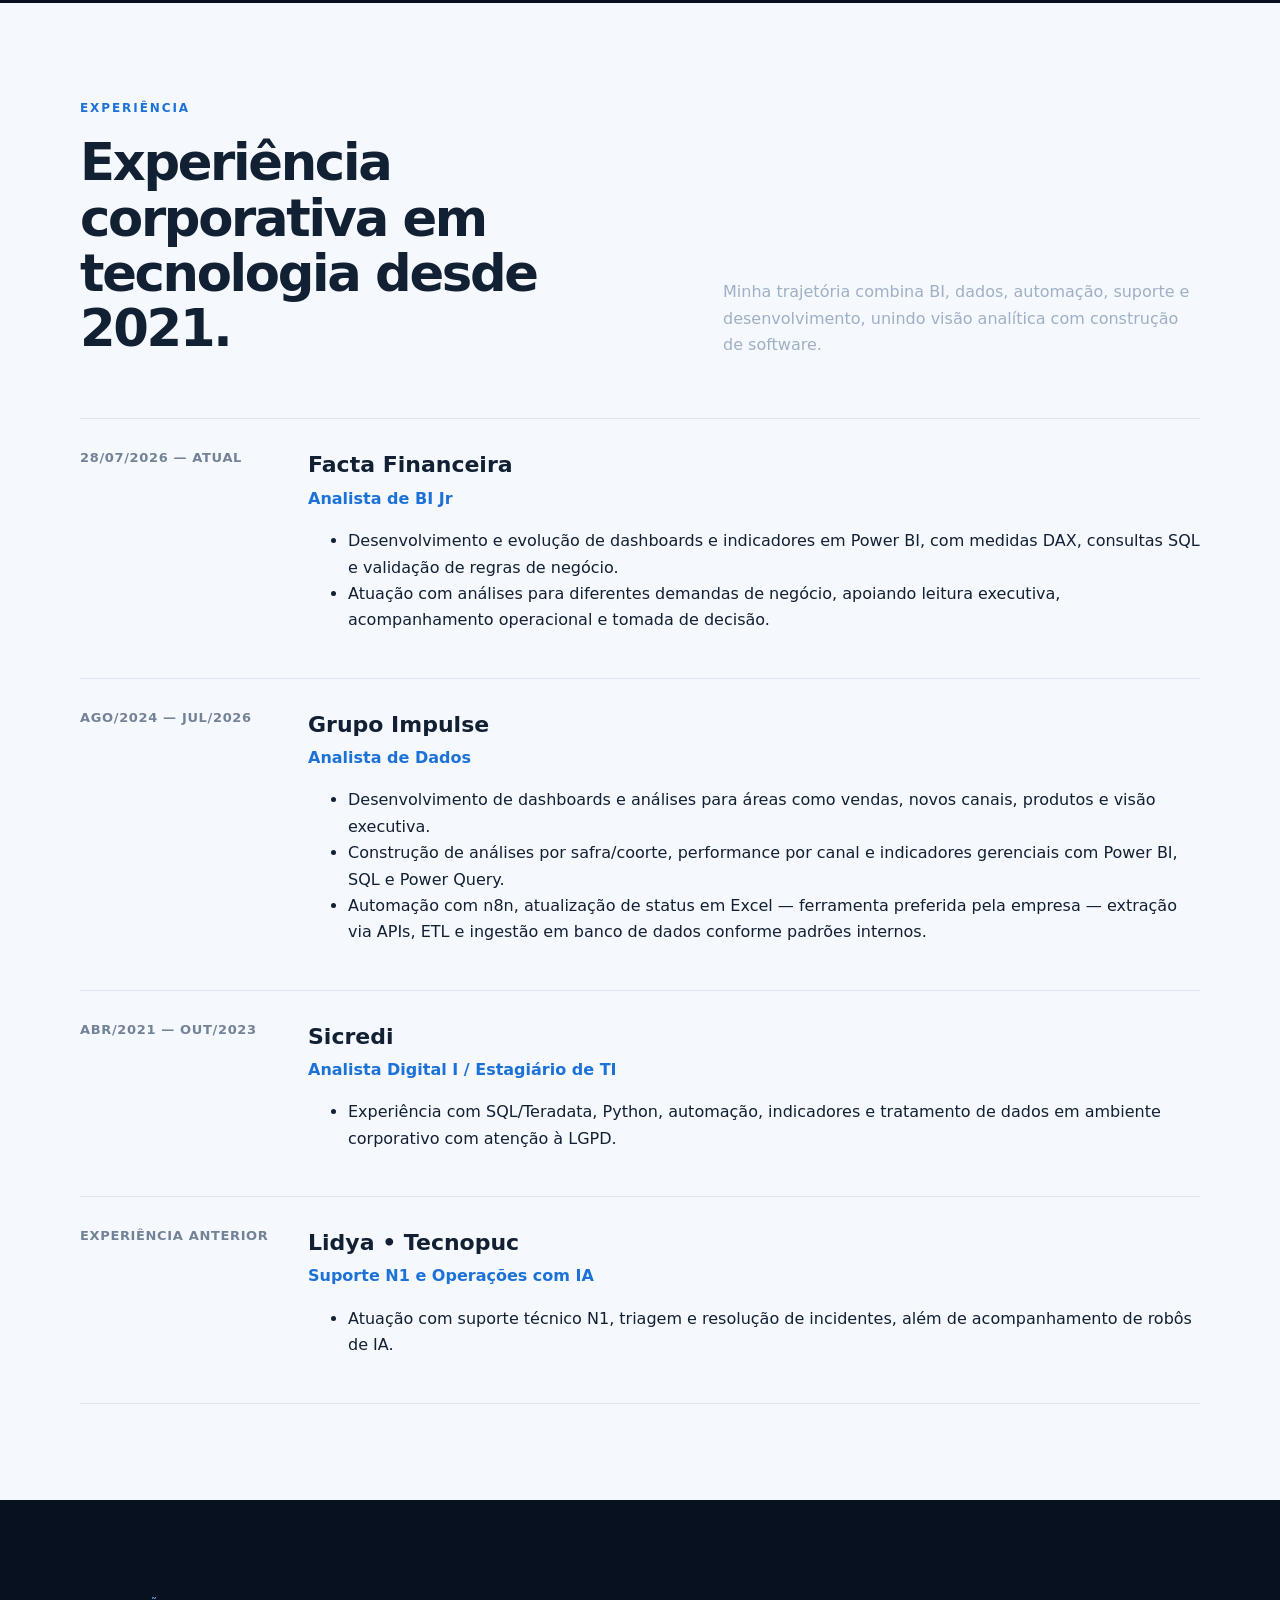
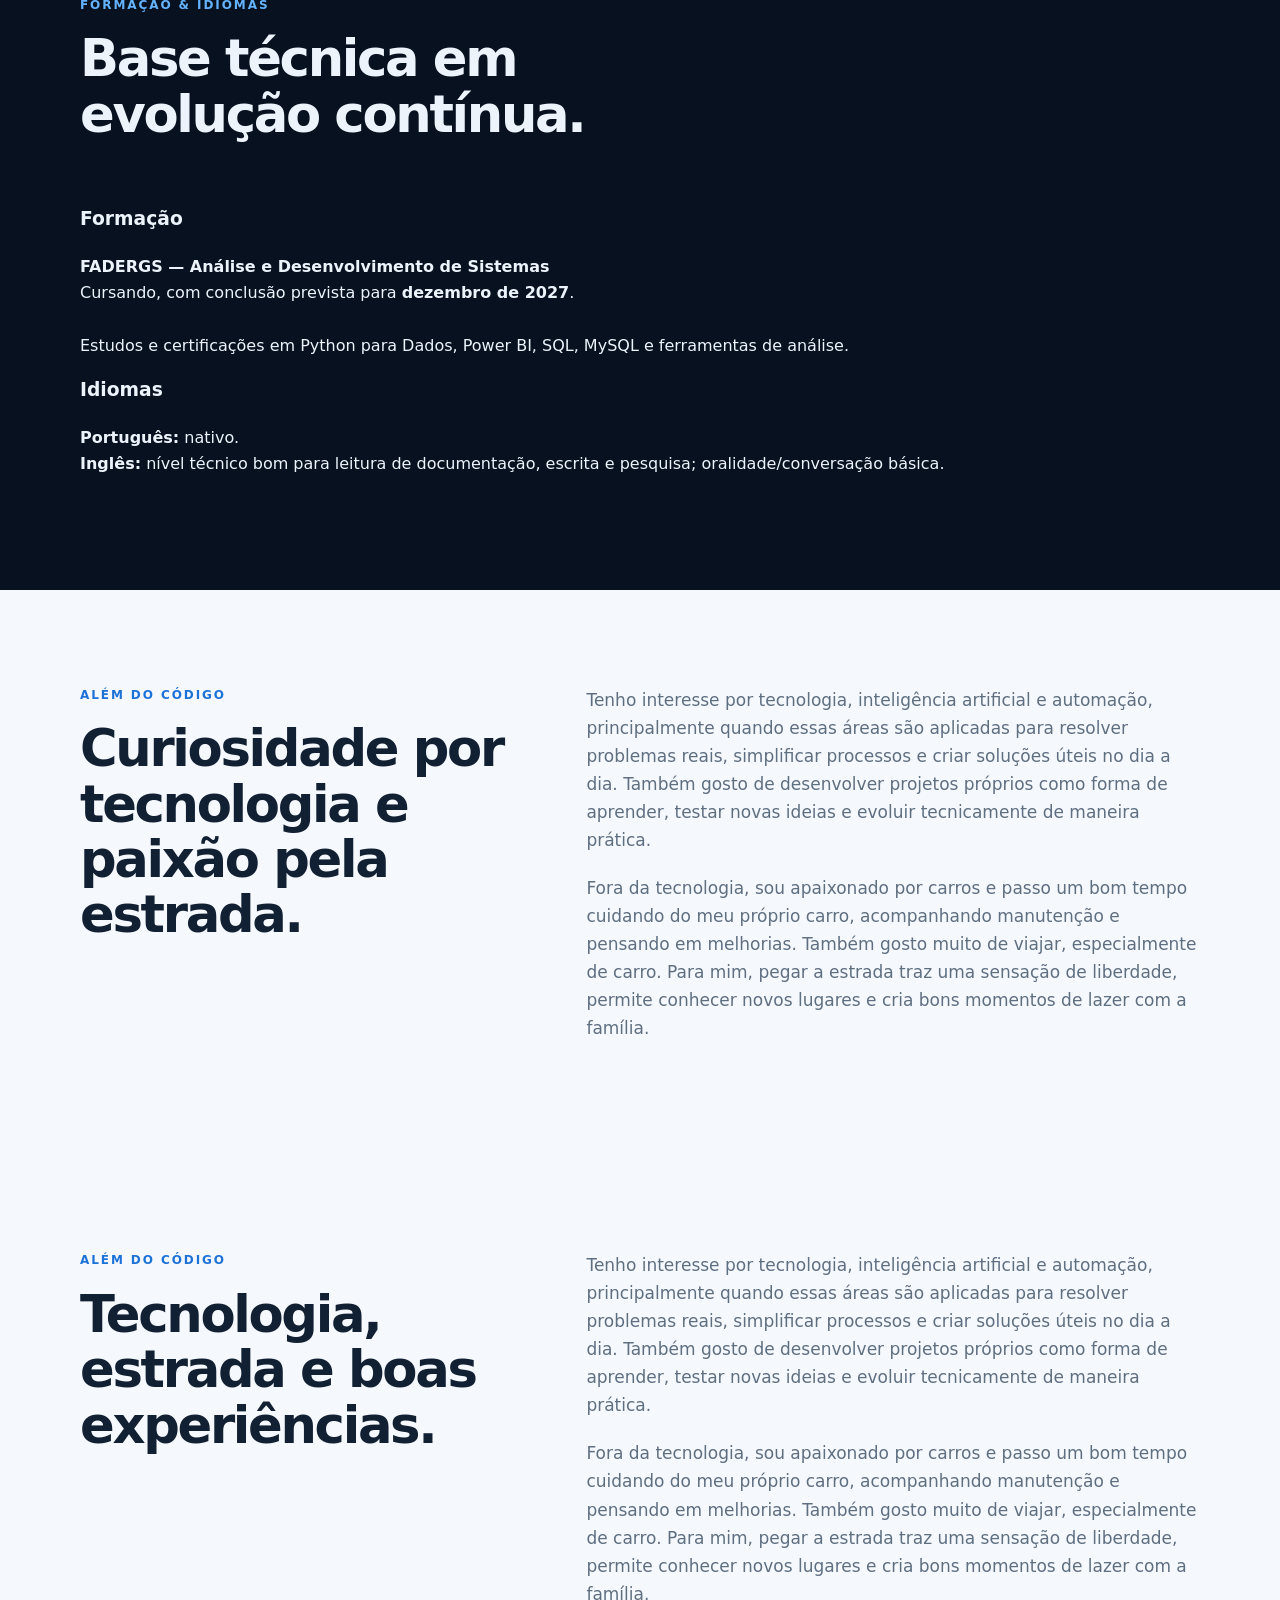
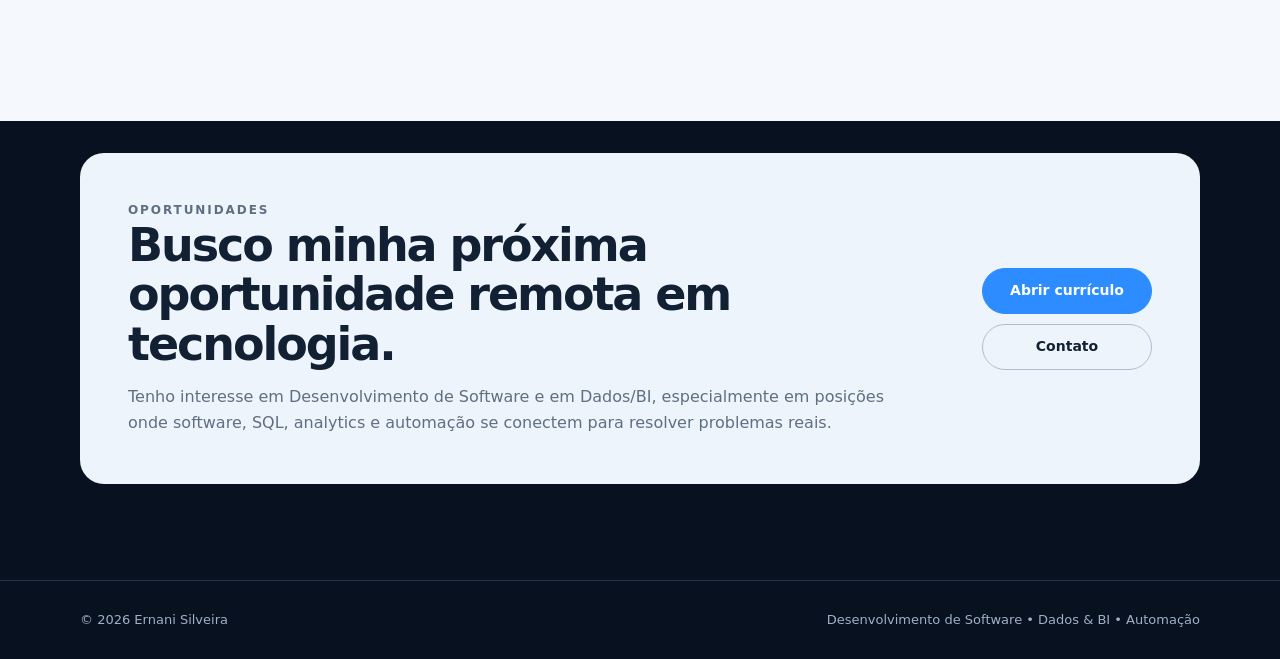
==== commit 39e9c556: "feat: publica portfólio profissional bilingue com BI e automação" ====
--- a/index.html
+++ b/index.html
@@ -5,181 +5,160 @@
   <meta name="viewport" content="width=device-width, initial-scale=1" />
   <meta name="description" content="Portfólio de Ernani Silveira — Desenvolvimento de Software, Dados, BI e Automação." />
   <meta name="theme-color" content="#08111f" />
-  <link rel="canonical" href="https://ernani.useinfotec.com.br/" />
-  <meta property="og:title" content="Ernani Silveira | Desenvolvimento de Software • Dados & BI" />
-  <meta property="og:description" content="Experiência corporativa em dados e BI combinada com desenvolvimento de produtos SaaS reais." />
-  <meta property="og:type" content="website" />
-  <meta property="og:url" content="https://ernani.useinfotec.com.br/" />
-  <title>Ernani Silveira | Desenvolvimento de Software • Dados & BI</title>
+  <title>Ernani Silveira | Software • Data & BI</title>
   <link rel="icon" href="favicon.svg" type="image/svg+xml" />
   <link rel="stylesheet" href="styles.css" />
-  <link rel="stylesheet" href="tracks.css" />
 </head>
 <body>
-  <a class="skip-link" href="#conteudo">Ir para o conteúdo</a>
-  <header class="site-header" id="topo">
-    <div class="container nav-wrap">
-      <a class="brand" href="#topo" aria-label="Início">ES<span>.</span></a>
-      <nav class="nav" aria-label="Navegação principal">
-        <a href="#perfil">Perfil</a>
-        <a href="#dados">Dados & BI</a>
-        <a href="#projetos">Projetos</a>
-        <a href="#experiencia">Experiência</a>
-        <a href="#alem">Além do código</a>
-      </nav>
-      <a class="button button-sm button-outline" href="curriculo.html">Currículo</a>
+<a class="skip-link" href="#conteudo">Ir para o conteúdo</a>
+<header class="site-header" id="topo">
+  <div class="container nav-wrap">
+    <a class="brand" href="#topo" aria-label="Início">ES<span>.</span></a>
+    <nav class="nav" aria-label="Navegação principal">
+      <a href="#perfil" data-i18n="navProfile">Perfil</a>
+      <a href="#dados" data-i18n="navData">Dados & BI</a>
+      <a href="#ferramentas" data-i18n="navTools">Ferramentas</a>
+      <a href="#projetos" data-i18n="navProjects">Projetos</a>
+      <a href="#experiencia" data-i18n="navExperience">Experiência</a>
+      <a href="#alem" data-i18n="navAbout">Além do código</a>
+    </nav>
+    <div class="lang-switch" aria-label="Language switcher">
+      <button class="lang-btn active" data-lang="pt">PT</button>
+      <button class="lang-btn" data-lang="en">EN</button>
     </div>
-  </header>
-
-  <main id="conteudo">
-    <section class="hero section">
-      <div class="container hero-grid">
-        <div>
-          <p class="eyebrow">TECNOLOGIA • SOFTWARE • DADOS • AUTOMAÇÃO</p>
-          <h1>Ernani<br />Silveira.</h1>
-          <p class="hero-title">Desenvolvimento de Software • Dados & BI</p>
-          <p class="hero-copy">Profissional de tecnologia com experiência corporativa desde 2021 e atuação prática em <strong>SQL, Power BI, Python, modelagem de dados, automação e desenvolvimento de aplicações SaaS</strong>. Uma base técnica única para transformar problemas de negócio em dados, processos e software.</p>
-          <div class="hero-actions">
-            <a class="button" href="#perfil">Conhecer meu perfil</a>
-            <a class="button button-outline" href="curriculo.html">Ver currículo</a>
-          </div>
-          <div class="social-links">
-            <a href="https://github.com/EhSilveira" target="_blank" rel="noreferrer">GitHub ↗</a>
-            <a href="https://www.linkedin.com/in/ernani-silveira-6a4647161" target="_blank" rel="noreferrer">LinkedIn ↗</a>
-            <a href="mailto:ernanisilveira19@gmail.com">E-mail</a>
-          </div>
+    <a class="button button-sm button-outline" href="curriculo.html" data-i18n="resumeBtn">Currículo</a>
+  </div>
+</header>
+<main id="conteudo">
+  <section class="hero section">
+    <div class="container hero-grid">
+      <div>
+        <p class="eyebrow" data-i18n="heroEyebrow">TECNOLOGIA • SOFTWARE • DADOS • AUTOMAÇÃO</p>
+        <h1>Ernani<br />Silveira.</h1>
+        <p class="hero-title" data-i18n="heroTitle">Desenvolvimento de Software • Dados & BI</p>
+        <p class="hero-copy" data-i18n="heroCopy">Profissional de tecnologia com experiência corporativa desde 2021 e atuação prática em <strong>SQL, Power BI, Python, modelagem de dados, automação e desenvolvimento de aplicações SaaS</strong>. Uma base técnica única para transformar problemas de negócio em dados, processos e software.</p>
+        <div class="hero-actions">
+          <a class="button" href="#perfil" data-i18n="heroCta1">Conhecer meu perfil</a>
+          <a class="button button-outline" href="curriculo.html" data-i18n="heroCta2">Ver currículo</a>
         </div>
-        <aside class="hero-card" aria-label="Resumo técnico">
-          <div class="status"><span></span> Buscando oportunidades remotas</div>
-          <p class="code-line"><span>const</span> profile = {</p>
-          <p class="code-line indent"><strong>software</strong>: ['React', 'TypeScript', 'APIs'],</p>
-          <p class="code-line indent"><strong>data</strong>: ['SQL', 'Power BI', 'Python'],</p>
-          <p class="code-line indent"><strong>database</strong>: ['PostgreSQL', 'Supabase'],</p>
-          <p class="code-line indent"><strong>analytics</strong>: ['DAX', 'ETL', 'Modelagem'],</p>
-          <p class="code-line indent"><strong>automation</strong>: ['n8n', 'Power Query'],</p>
-          <p class="code-line indent"><strong>delivery</strong>: ['GitHub', 'Vercel']</p>
-          <p class="code-line">};</p>
-        </aside>
-      </div>
-    </section>
-
-    <section class="section section-soft" id="perfil">
-      <div class="container">
-        <p class="eyebrow">PERFIL PROFISSIONAL</p>
-        <h2>Duas competências que se complementam.</h2>
-        <div class="tracks-grid">
-          <article class="track-card">
-            <span class="track-icon">01</span>
-            <p class="eyebrow">DESENVOLVIMENTO DE SOFTWARE</p>
-            <h3>Produtos web e SaaS</h3>
-            <p>Construção e evolução de aplicações reais, passando por interface, regras de negócio, autenticação, banco de dados, APIs, arquitetura multiempresa e deploy.</p>
-            <div class="tags tags-light"><span>React</span><span>TypeScript</span><span>Next.js</span><span>Supabase</span><span>PostgreSQL</span><span>Vercel</span></div>
-          </article>
-          <article class="track-card">
-            <span class="track-icon">02</span>
-            <p class="eyebrow">DADOS & BUSINESS INTELLIGENCE</p>
-            <h3>Analytics e decisão</h3>
-            <p>Experiência profissional com SQL, Power BI, DAX, Power Query, Python, ETL, modelagem, indicadores e validação de regras de negócio em ambientes corporativos.</p>
-            <div class="tags tags-light"><span>SQL</span><span>Power BI</span><span>DAX</span><span>Python</span><span>ETL</span><span>Power Query</span></div>
-          </article>
+        <div class="social-links">
+          <a href="https://github.com/EhSilveira" target="_blank" rel="noreferrer">GitHub ↗</a>
+          <a href="https://www.linkedin.com/in/ernani-silveira-6a4647161" target="_blank" rel="noreferrer">LinkedIn ↗</a>
+          <a href="mailto:ernanisilveira19@gmail.com">E-mail</a>
         </div>
       </div>
-    </section>
+      <aside class="hero-card" aria-label="Resumo técnico">
+        <div class="status"><span></span> <span data-i18n="statusText">Buscando oportunidades remotas</span></div>
+        <p class="code-line"><span>const</span> profile = {</p>
+        <p class="code-line indent"><strong>software</strong>: ['React', 'TypeScript', 'APIs'],</p>
+        <p class="code-line indent"><strong>data</strong>: ['SQL', 'Power BI', 'Python'],</p>
+        <p class="code-line indent"><strong>database</strong>: ['PostgreSQL', 'Supabase'],</p>
+        <p class="code-line indent"><strong>analytics</strong>: ['DAX', 'Cohort', 'KPIs'],</p>
+        <p class="code-line indent"><strong>automation</strong>: ['n8n', 'ETL', 'Excel'],</p>
+        <p class="code-line indent"><strong>delivery</strong>: ['GitHub', 'Vercel']</p>
+        <p class="code-line">};</p>
+      </aside>
+    </div>
+  </section>
 
-    <section class="section" id="dados">
-      <div class="container">
-        <div class="section-heading">
-          <div><p class="eyebrow">DADOS & BI</p><h2>Da consulta SQL à decisão de negócio.</h2></div>
-          <p>Minha base em dados é profissional e corporativa. Trabalho com indicadores, modelagem, consultas, automações e regras de negócio sem expor informações internas ou confidenciais das empresas.</p>
-        </div>
-        <div class="focus-list">
-          <article class="focus-card"><h3>Business Intelligence</h3><p>Power BI, DAX, dashboards, KPIs, storytelling de dados e modelagem dimensional.</p></article>
-          <article class="focus-card"><h3>SQL & Modelagem</h3><p>SQL, Teradata, PostgreSQL, bases relacionais, transformação, validação e análise de dados.</p></article>
-          <article class="focus-card"><h3>ETL & Automação</h3><p>Power Query, Python, APIs, n8n e automações para reduzir tarefas manuais e integrar fontes.</p></article>
-          <article class="focus-card"><h3>Visão de Produto</h3><p>Experiência com software ajuda a entender como dados são gerados, armazenados, protegidos e consumidos pelas aplicações.</p></article>
-        </div>
+  <section class="section section-soft" id="perfil">
+    <div class="container">
+      <p class="eyebrow" data-i18n="profileEyebrow">PERFIL PROFISSIONAL</p>
+      <h2 data-i18n="profileTitle">Software, dados e automação trabalhando juntos.</h2>
+      <div class="tracks-grid">
+        <article class="track-card"><span class="track-icon">01</span><h3 data-i18n="card1Title">Desenvolvimento de software</h3><p data-i18n="card1Text">Construção e evolução de aplicações reais, passando por interface, regras de negócio, autenticação, banco de dados, APIs, arquitetura multiempresa e deploy.</p></article>
+        <article class="track-card"><span class="track-icon">02</span><h3 data-i18n="card2Title">Dados & Business Intelligence</h3><p data-i18n="card2Text">Experiência profissional com SQL, Power BI, DAX, Power Query, Python, ETL, análises executivas, indicadores, análises por safra/coorte e validação de regras de negócio.</p></article>
+        <article class="track-card"><span class="track-icon">03</span><h3 data-i18n="card3Title">Automação & integrações</h3><p data-i18n="card3Text">Workflows com n8n e integrações com APIs, Excel e banco de dados para apoiar funis comerciais, onboarding, atualização de status, ETL e ingestão conforme o padrão da empresa.</p></article>
       </div>
-    </section>
+    </div>
+  </section>
 
-    <section class="section section-soft" id="projetos">
-      <div class="container">
-        <div class="section-heading">
-          <div><p class="eyebrow">PROJETOS REAIS</p><h2>Software aplicado a problemas reais.</h2></div>
-          <p>Os produtos possuem código-fonte privado por segurança e propriedade intelectual. O portfólio apresenta a dor, solução, tecnologias, arquitetura e somente os ambientes públicos de produção.</p>
-        </div>
-        <div class="projects-grid projects-grid-light">
-          <article class="case-light">
-            <span class="pill pill-blue">SaaS • Produção</span>
-            <h3>PedidosPro</h3>
-            <p><strong>Dor:</strong> restaurantes operam pedidos, salão, cardápio, clientes, estoque e financeiro em processos separados.</p>
-            <p><strong>Solução:</strong> ERP SaaS multiempresa que centraliza operação, pedidos, comandas, cardápio digital, clientes, estoque, financeiro e relatórios.</p>
-            <div class="tags tags-light"><span>React 18</span><span>TypeScript</span><span>Vite</span><span>Supabase</span><span>PostgreSQL</span><span>RLS</span><span>Realtime</span></div>
-            <p><strong>Arquitetura:</strong> React/TypeScript → Supabase Auth/APIs/Realtime → PostgreSQL com RLS multi-tenant → Vercel.</p>
-            <a class="text-link-dark" href="https://pedidospro.useinfotec.com.br" target="_blank" rel="noreferrer">Ver produto em produção ↗</a>
-          </article>
-          <article class="case-light">
-            <span class="pill pill-blue">SaaS • Produção</span>
-            <h3>InfoLavagem</h3>
-            <p><strong>Dor:</strong> lava-rápidos e estética automotiva precisam controlar agenda, clientes, serviços, equipe, comissões e financeiro sem depender de planilhas e mensagens.</p>
-            <p><strong>Solução:</strong> plataforma multiempresa para clientes, serviços, agendamentos, funcionários, financeiro, comissões e relatórios.</p>
-            <div class="tags tags-light"><span>Next.js 16</span><span>React 19</span><span>TypeScript</span><span>Supabase</span><span>PostgreSQL</span><span>RLS</span></div>
-            <p><strong>Arquitetura:</strong> Next.js → Supabase Auth/Backend → PostgreSQL com isolamento por organização → Vercel.</p>
-            <a class="text-link-dark" href="https://infolavagem.useinfotec.com.br" target="_blank" rel="noreferrer">Ver produto em produção ↗</a>
-          </article>
-          <article class="case-light">
-            <span class="pill pill-blue">Hub • Produção</span>
-            <h3>ICN-HUB</h3>
-            <p><strong>Dor:</strong> informações operacionais e indicadores dispersos dificultam acompanhamento e tomada de decisão.</p>
-            <p><strong>Solução:</strong> hub web para centralizar informações, dashboards e rotinas em uma visão única.</p>
-            <div class="tags tags-light"><span>React 19</span><span>TypeScript</span><span>TanStack</span><span>Supabase</span><span>Recharts</span><span>Tailwind</span></div>
-            <p><strong>Arquitetura:</strong> TanStack Start/Router/Query → Supabase → componentes de visualização → Vercel.</p>
-            <a class="text-link-dark" href="https://icnhub.useinfotec.com.br" target="_blank" rel="noreferrer">Ver produto em produção ↗</a>
-          </article>
-        </div>
+  <section class="section" id="dados">
+    <div class="container">
+      <div class="section-heading">
+        <div><p class="eyebrow" data-i18n="dataEyebrow">DADOS & BI</p><h2 data-i18n="dataTitle">Da consulta SQL à decisão de negócio.</h2></div>
+        <p data-i18n="dataLead">Minha base em dados é profissional e corporativa. Trabalho com indicadores, modelagem, consultas, automações e regras de negócio sem expor informações internas ou confidenciais das empresas.</p>
       </div>
-    </section>
+      <div class="focus-list">
+        <article class="focus-card"><h3 data-i18n="focus1Title">Dashboards executivos</h3><p data-i18n="focus1Text">Criação de dashboards para vendas, novos canais, produtos, operação e visão executiva.</p></article>
+        <article class="focus-card"><h3 data-i18n="focus2Title">Análises avançadas</h3><p data-i18n="focus2Text">Análises por safra/coorte, funis, performance por canal e leitura gerencial do negócio.</p></article>
+        <article class="focus-card"><h3 data-i18n="focus3Title">ETL & ingestão</h3><p data-i18n="focus3Text">Extração via API, tratamento de dados, ETL e ingestão em banco de dados conforme padrões internos.</p></article>
+        <article class="focus-card"><h3 data-i18n="focus4Title">Automação comercial</h3><p data-i18n="focus4Text">Fluxos com n8n cobrindo entrada de leads, onboarding, atualizações de status e liberação de acesso à plataforma.</p></article>
+      </div>
+    </div>
+  </section>
 
-    <section class="section" id="experiencia">
-      <div class="container">
-        <div class="section-heading">
-          <div><p class="eyebrow">EXPERIÊNCIA</p><h2>Experiência corporativa em tecnologia desde 2021.</h2></div>
-          <p>A experiência profissional em dados fortalece meu desenvolvimento de software, enquanto os projetos de software ampliam minha visão sobre bancos, integrações, segurança e produtos orientados a dados.</p>
-        </div>
-        <div class="timeline timeline-dark">
-          <article class="timeline-item"><div class="timeline-date">28/07/2026 — atual</div><div><h3>Facta Financeira</h3><p class="role">Analista de BI Jr</p><p>Power BI, DAX, SQL, modelagem analítica, indicadores e validação de regras de negócio.</p></div></article>
-          <article class="timeline-item"><div class="timeline-date">ago/2024 — jul/2026</div><div><h3>Grupo Impulse</h3><p class="role">Analista de Dados</p><p>Power BI, SQL, Power Query, integrações, automações e análises aplicadas a CRM, operação e performance.</p></div></article>
-          <article class="timeline-item"><div class="timeline-date">abr/2021 — out/2023</div><div><h3>Sicredi</h3><p class="role">Analista Digital I / Estagiário de TI</p><p>SQL/Teradata, Python, automação, indicadores, tratamento de dados e processos em ambiente corporativo.</p></div></article>
-          <article class="timeline-item"><div class="timeline-date">Experiência anterior</div><div><h3>Lidya • Tecnopuc</h3><p class="role">Suporte N1 e Operações com IA</p><p>Suporte técnico, triagem de incidentes e operação de robôs de IA.</p></div></article>
-        </div>
+  <section class="section section-soft" id="ferramentas">
+    <div class="container">
+      <div class="section-heading">
+        <div><p class="eyebrow" data-i18n="toolsEyebrow">FERRAMENTAS & TECNOLOGIAS</p><h2 data-i18n="toolsTitle">Experiência prática nas ferramentas que geram resultado.</h2></div>
+        <p data-i18n="toolsLead">Abaixo estão algumas das principais tecnologias e ferramentas que melhor representam minha atuação profissional e meus projetos.</p>
       </div>
-    </section>
+      <div class="tools-grid">
+        <article class="tool-card"><img src="assets/powerbi.svg" alt="Dashboard illustration" /><div class="tool-body"><h3 data-i18n="tool1Title">Power BI</h3><p data-i18n="tool1Text">Desenvolvimento de dashboards para diferentes setores, com foco em visão executiva, vendas, novos canais, produtos, KPIs e análises por safra/coorte.</p><div class="tool-meta"><span>Power BI</span><span>DAX</span><span>KPIs</span><span>Cohort</span></div></div></article>
+        <article class="tool-card"><img src="assets/n8n.svg" alt="Workflow illustration" /><div class="tool-body"><h3 data-i18n="tool2Title">n8n</h3><p data-i18n="tool2Text">Automação de workflows simples e robustos para operação de vendas de cursos: entrada de leads, onboarding, atualização de status, integração com Excel, APIs, banco de dados e acesso à plataforma.</p><div class="tool-meta"><span>n8n</span><span>Excel</span><span>API</span><span>Onboarding</span></div></div></article>
+        <article class="tool-card"><img src="assets/react.svg" alt="React illustration" /><div class="tool-body"><h3 data-i18n="tool3Title">React & TypeScript</h3><p data-i18n="tool3Text">Construção de interfaces modernas e responsivas para aplicações SaaS, com foco em componentes, experiência do usuário e manutenção.</p><div class="tool-meta"><span>React</span><span>TypeScript</span><span>UX</span><span>Frontend</span></div></div></article>
+        <article class="tool-card"><img src="assets/python_etl.svg" alt="ETL pipeline illustration" /><div class="tool-body"><h3 data-i18n="tool4Title">Python, ETL & APIs</h3><p data-i18n="tool4Text">Extração de dados, transformação, ingestão e automação de processos usando Python, APIs e rotinas de ETL.</p><div class="tool-meta"><span>Python</span><span>ETL</span><span>APIs</span><span>Automation</span></div></div></article>
+        <article class="tool-card"><img src="assets/sql.svg" alt="Database illustration" /><div class="tool-body"><h3 data-i18n="tool5Title">SQL & PostgreSQL</h3><p data-i18n="tool5Text">Consultas, modelagem relacional, views, métricas e organização de dados para apoiar operações, indicadores e software.</p><div class="tool-meta"><span>SQL</span><span>PostgreSQL</span><span>Modeling</span><span>Views</span></div></div></article>
+        <article class="tool-card"><img src="assets/supabase.svg" alt="Supabase illustration" /><div class="tool-body"><h3 data-i18n="tool6Title">Supabase</h3><p data-i18n="tool6Text">Auth, PostgreSQL, RLS e Realtime aplicados ao desenvolvimento de produtos multiempresa com regras de acesso e dados protegidos.</p><div class="tool-meta"><span>Supabase</span><span>Auth</span><span>RLS</span><span>Realtime</span></div></div></article>
+      </div>
+    </div>
+  </section>
 
-    <section class="section section-soft">
-      <div class="container two-col">
-        <div><p class="eyebrow">FORMAÇÃO</p><h2>FADERGS</h2></div>
-        <div class="prose"><p><strong>Análise e Desenvolvimento de Sistemas</strong></p><p>Cursando, com conclusão prevista para <strong>dezembro de 2027</strong>.</p><p>Estudos e certificações em Python para Dados, Power BI, SQL, MySQL e ferramentas de análise e produtividade.</p></div>
+  <section class="section" id="projetos">
+    <div class="container">
+      <div class="section-heading">
+        <div><p class="eyebrow" data-i18n="projectsEyebrow">PROJETOS REAIS</p><h2 data-i18n="projectsTitle">Software aplicado a problemas reais.</h2></div>
+        <p data-i18n="projectsLead">Os produtos possuem código-fonte privado por segurança e propriedade intelectual. O portfólio apresenta a dor, solução, tecnologias, arquitetura e somente os ambientes públicos de produção.</p>
       </div>
-    </section>
+      <div class="projects-grid">
+        <article class="case-light"><span class="pill">SaaS • Produção</span><h3>PedidosPro</h3><p><strong>Dor:</strong> restaurantes operam pedidos, salão, cardápio, clientes, estoque e financeiro em processos separados.</p><p><strong>Solução:</strong> ERP SaaS multiempresa que centraliza operação, pedidos, comandas, cardápio digital, clientes, estoque, financeiro e relatórios.</p><div class="tags"><span>React 18</span><span>TypeScript</span><span>Supabase</span><span>PostgreSQL</span><span>RLS</span></div><p><strong>Arquitetura:</strong> React/TypeScript → Supabase Auth/APIs/Realtime → PostgreSQL com RLS multi-tenant → Vercel.</p><a class="text-link-dark" href="https://pedidospro.useinfotec.com.br" target="_blank" rel="noreferrer">Ver produto em produção ↗</a></article>
+        <article class="case-light"><span class="pill">SaaS • Produção</span><h3>InfoLavagem</h3><p><strong>Dor:</strong> lava-rápidos e estética automotiva precisam controlar agenda, clientes, serviços, equipe, comissões e financeiro sem depender de planilhas e mensagens.</p><p><strong>Solução:</strong> plataforma multiempresa para clientes, serviços, agendamentos, funcionários, financeiro, comissões e relatórios.</p><div class="tags"><span>Next.js</span><span>React</span><span>TypeScript</span><span>Supabase</span><span>PostgreSQL</span></div><p><strong>Arquitetura:</strong> Next.js → Supabase Auth/Backend → PostgreSQL com isolamento por organização → Vercel.</p><a class="text-link-dark" href="https://infolavagem.useinfotec.com.br" target="_blank" rel="noreferrer">Ver produto em produção ↗</a></article>
+        <article class="case-light"><span class="pill">Hub • Produção</span><h3>ICN-HUB</h3><p><strong>Dor:</strong> informações operacionais e indicadores dispersos dificultam acompanhamento e tomada de decisão.</p><p><strong>Solução:</strong> hub web para centralizar informações, dashboards e rotinas em uma visão única.</p><div class="tags"><span>React 19</span><span>TypeScript</span><span>TanStack</span><span>Supabase</span><span>Recharts</span></div><p><strong>Arquitetura:</strong> TanStack Start/Router/Query → Supabase → componentes de visualização → Vercel.</p><a class="text-link-dark" href="https://icnhub.useinfotec.com.br" target="_blank" rel="noreferrer">Ver produto em produção ↗</a></article>
+      </div>
+    </div>
+  </section>
 
-    <section class="section" id="alem">
-      <div class="container two-col">
-        <div><p class="eyebrow">ALÉM DO CÓDIGO</p><h2>Curiosidade por tecnologia e paixão pela estrada.</h2></div>
-        <div class="prose-dark">
-          <p>Tenho interesse por tecnologia, inteligência artificial e automação, principalmente quando essas áreas são aplicadas para resolver problemas reais, simplificar processos e criar soluções úteis no dia a dia. Também gosto de desenvolver projetos próprios como forma de aprender, testar novas ideias e evoluir tecnicamente de maneira prática.</p>
-          <p>Fora da tecnologia, sou apaixonado por carros e passo um bom tempo cuidando do meu próprio carro, acompanhando manutenção e pensando em melhorias. Também gosto muito de viajar, especialmente de carro. Para mim, pegar a estrada traz uma sensação de liberdade, permite conhecer novos lugares e cria bons momentos de lazer com a família.</p>
-        </div>
+  <section class="section section-soft" id="experiencia">
+    <div class="container">
+      <div class="section-heading">
+        <div><p class="eyebrow" data-i18n="expEyebrow">EXPERIÊNCIA</p><h2 data-i18n="expTitle">Experiência corporativa em tecnologia desde 2021.</h2></div>
+        <p data-i18n="expLead">Minha trajetória combina BI, dados, automação, suporte e desenvolvimento, unindo visão analítica com construção de software.</p>
       </div>
-    </section>
+      <div class="timeline">
+        <article class="timeline-item"><div class="timeline-date">28/07/2026 — atual</div><div><h3>Facta Financeira</h3><p class="role" data-i18n="factaRole">Analista de BI Jr</p><ul><li data-i18n="factaB1">Desenvolvimento e evolução de dashboards e indicadores em Power BI, com medidas DAX, consultas SQL e validação de regras de negócio.</li><li data-i18n="factaB2">Atuação com análises para diferentes demandas de negócio, apoiando leitura executiva, acompanhamento operacional e tomada de decisão.</li></ul></div></article>
+        <article class="timeline-item"><div class="timeline-date">ago/2024 — jul/2026</div><div><h3>Grupo Impulse</h3><p class="role" data-i18n="impulseRole">Analista de Dados</p><ul><li data-i18n="impulseB1">Desenvolvimento de dashboards e análises para áreas como vendas, novos canais, produtos e visão executiva.</li><li data-i18n="impulseB2">Construção de análises por safra/coorte, performance por canal e indicadores gerenciais com Power BI, SQL e Power Query.</li><li data-i18n="impulseB3">Automação com n8n, atualização de status em Excel — ferramenta preferida pela empresa — extração via APIs, ETL e ingestão em banco de dados conforme padrões internos.</li></ul></div></article>
+        <article class="timeline-item"><div class="timeline-date">abr/2021 — out/2023</div><div><h3>Sicredi</h3><p class="role" data-i18n="sicrediRole">Analista Digital I / Estagiário de TI</p><ul><li data-i18n="sicrediB1">Experiência com SQL/Teradata, Python, automação, indicadores e tratamento de dados em ambiente corporativo com atenção à LGPD.</li></ul></div></article>
+        <article class="timeline-item"><div class="timeline-date">Experiência anterior</div><div><h3>Lidya • Tecnopuc</h3><p class="role" data-i18n="lidyaRole">Suporte N1 e Operações com IA</p><ul><li data-i18n="lidyaB1">Atuação com suporte técnico N1, triagem e resolução de incidentes, além de acompanhamento de robôs de IA.</li></ul></div></article>
+      </div>
+    </div>
+  </section>
 
-    <section class="section cta-section">
-      <div class="container cta-card">
-        <div><p class="eyebrow">OPORTUNIDADES</p><h2>Busco minha próxima oportunidade remota em tecnologia.</h2><p>Tenho interesse em Desenvolvimento de Software e em Dados/BI, especialmente em posições onde software, SQL, analytics e automação se conectem para resolver problemas reais.</p></div>
-        <div class="cta-actions"><a class="button" href="curriculo.html">Abrir currículo</a><a class="button button-outline" href="mailto:ernanisilveira19@gmail.com">Contato</a></div>
+  <section class="section" id="formacao">
+    <div class="container">
+      <div class="section-heading"><div><p class="eyebrow" data-i18n="infoEyebrow">FORMAÇÃO & IDIOMAS</p><h2 data-i18n="infoTitle">Base técnica em evolução contínua.</h2></div><p></p></div>
+      <div class="info-grid">
+        <article class="info-card"><h3 data-i18n="eduTitle">Formação</h3><p data-i18n="eduText"><strong>FADERGS — Análise e Desenvolvimento de Sistemas</strong><br>Cursando, com conclusão prevista para <strong>dezembro de 2027</strong>.<br><br>Estudos e certificações em Python para Dados, Power BI, SQL, MySQL e ferramentas de análise.</p></article>
+        <article class="info-card"><h3 data-i18n="langTitle">Idiomas</h3><p data-i18n="langText"><strong>Português:</strong> nativo.<br><strong>Inglês:</strong> nível técnico bom para leitura de documentação, escrita e pesquisa; oralidade/conversação básica.</p></article>
       </div>
-    </section>
-  </main>
+    </div>
+  </section>
 
-  <footer class="footer"><div class="container footer-wrap"><p>© <span id="year"></span> Ernani Silveira</p><p>Desenvolvimento de Software • Dados & BI • Automação</p></div></footer>
-  <script src="script.js"></script>
+  <section class="section section-soft" id="alem">
+    <div class="container two-col">
+      <div><p class="eyebrow" data-i18n="aboutEyebrow">ALÉM DO CÓDIGO</p><h2 data-i18n="aboutTitle">Curiosidade por tecnologia e paixão pela estrada.</h2></div>
+      <div class="prose"><p data-i18n="aboutP1">Tenho interesse por tecnologia, inteligência artificial e automação, principalmente quando essas áreas são aplicadas para resolver problemas reais, simplificar processos e criar soluções úteis no dia a dia. Também gosto de desenvolver projetos próprios como forma de aprender, testar novas ideias e evoluir tecnicamente de maneira prática.</p><p data-i18n="aboutP2">Fora da tecnologia, sou apaixonado por carros e passo um bom tempo cuidando do meu próprio carro, acompanhando manutenção e pensando em melhorias. Também gosto muito de viajar, especialmente de carro. Para mim, pegar a estrada traz uma sensação de liberdade, permite conhecer novos lugares e cria bons momentos de lazer com a família.</p></div>
+    </div>
+  </section>
+
+  <section class="section cta-section">
+    <div class="container cta-card">
+      <div><p class="eyebrow" data-i18n="ctaEyebrow">OPORTUNIDADES</p><h2 data-i18n="ctaTitle">Busco minha próxima oportunidade remota em tecnologia.</h2><p data-i18n="ctaText">Tenho interesse em Desenvolvimento de Software e em Dados/BI, especialmente em posições onde software, SQL, analytics e automação se conectem para resolver problemas reais.</p></div>
+      <div class="cta-actions"><a class="button" href="curriculo.html" data-i18n="cta1">Abrir currículo</a><a class="button button-outline" href="mailto:ernanisilveira19@gmail.com" data-i18n="cta2">Contato</a></div>
+    </div>
+  </section>
+</main>
+<footer class="footer"><div class="container footer-wrap"><p>© <span id="year"></span> Ernani Silveira</p><p data-i18n="footer">Desenvolvimento de Software • Dados & BI • Automação</p></div></footer>
+<script src="script.js"></script>
 </body>
-</html>
+</html>
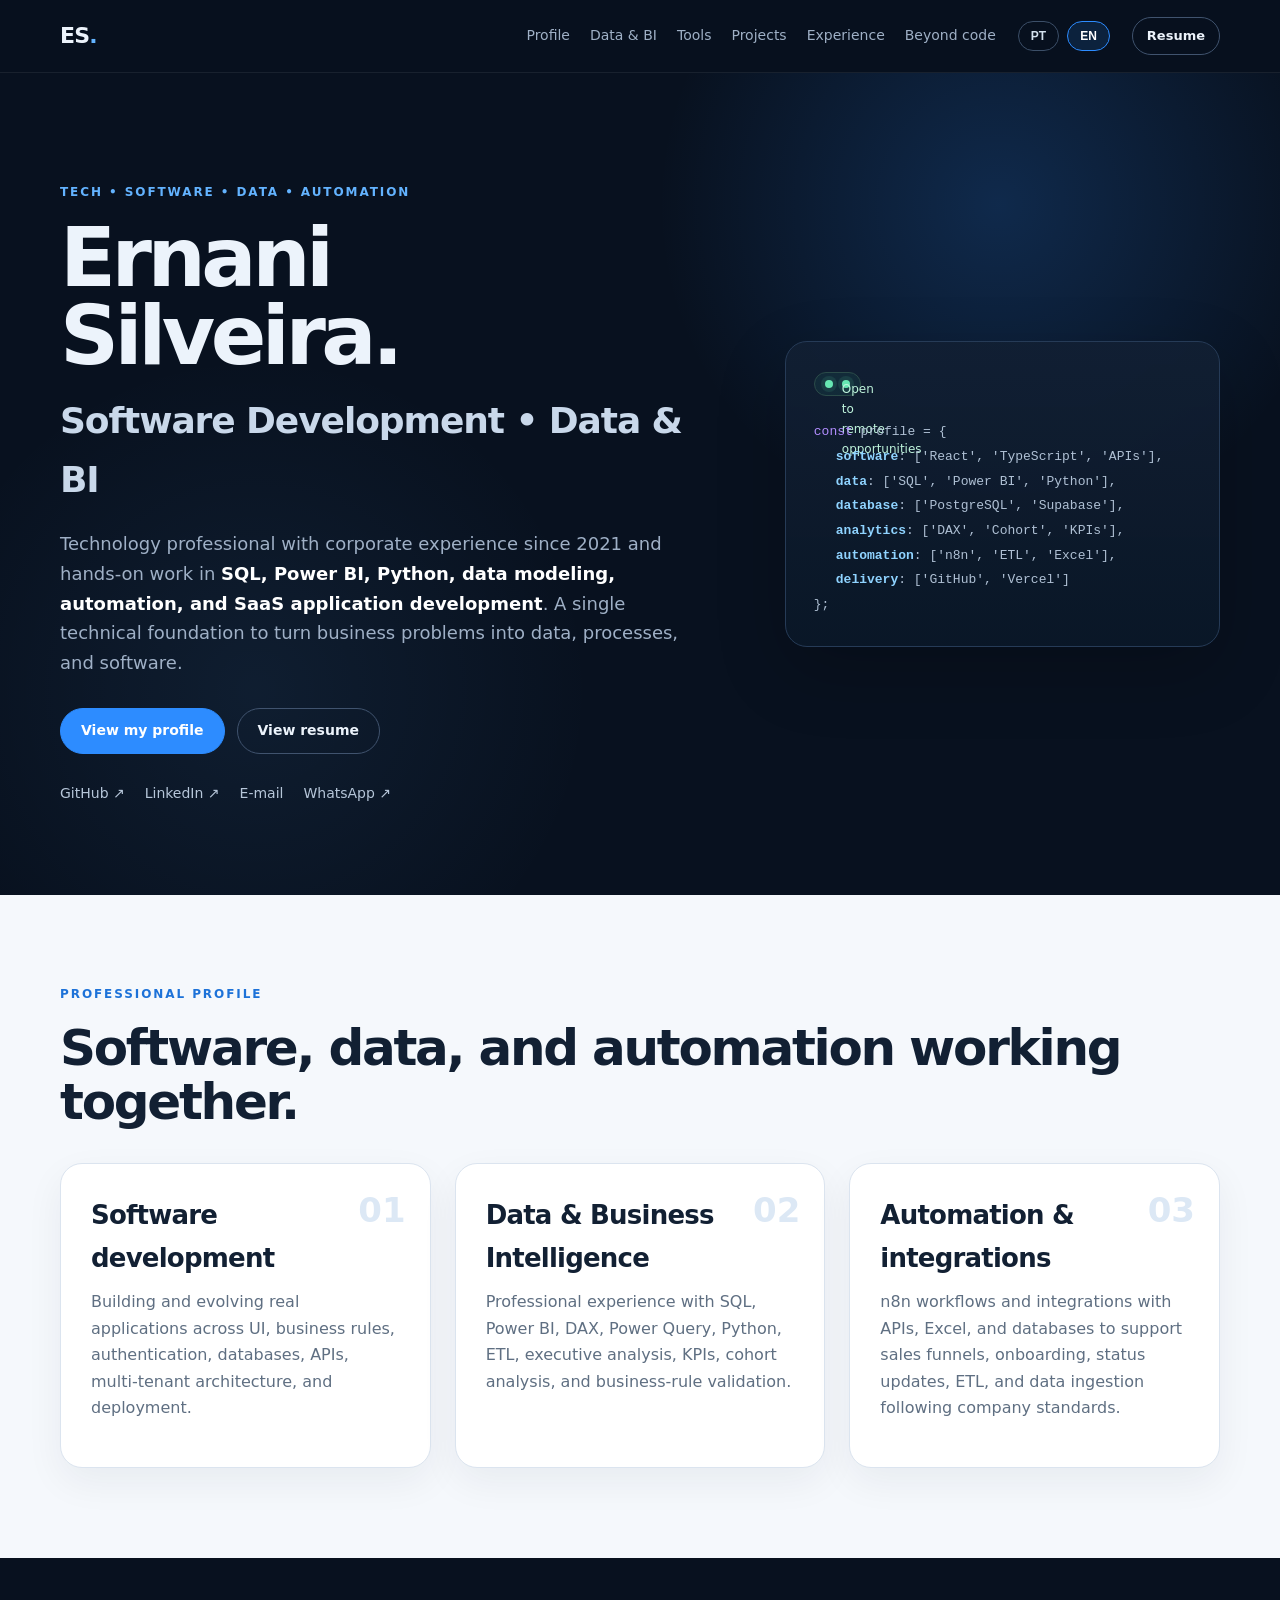
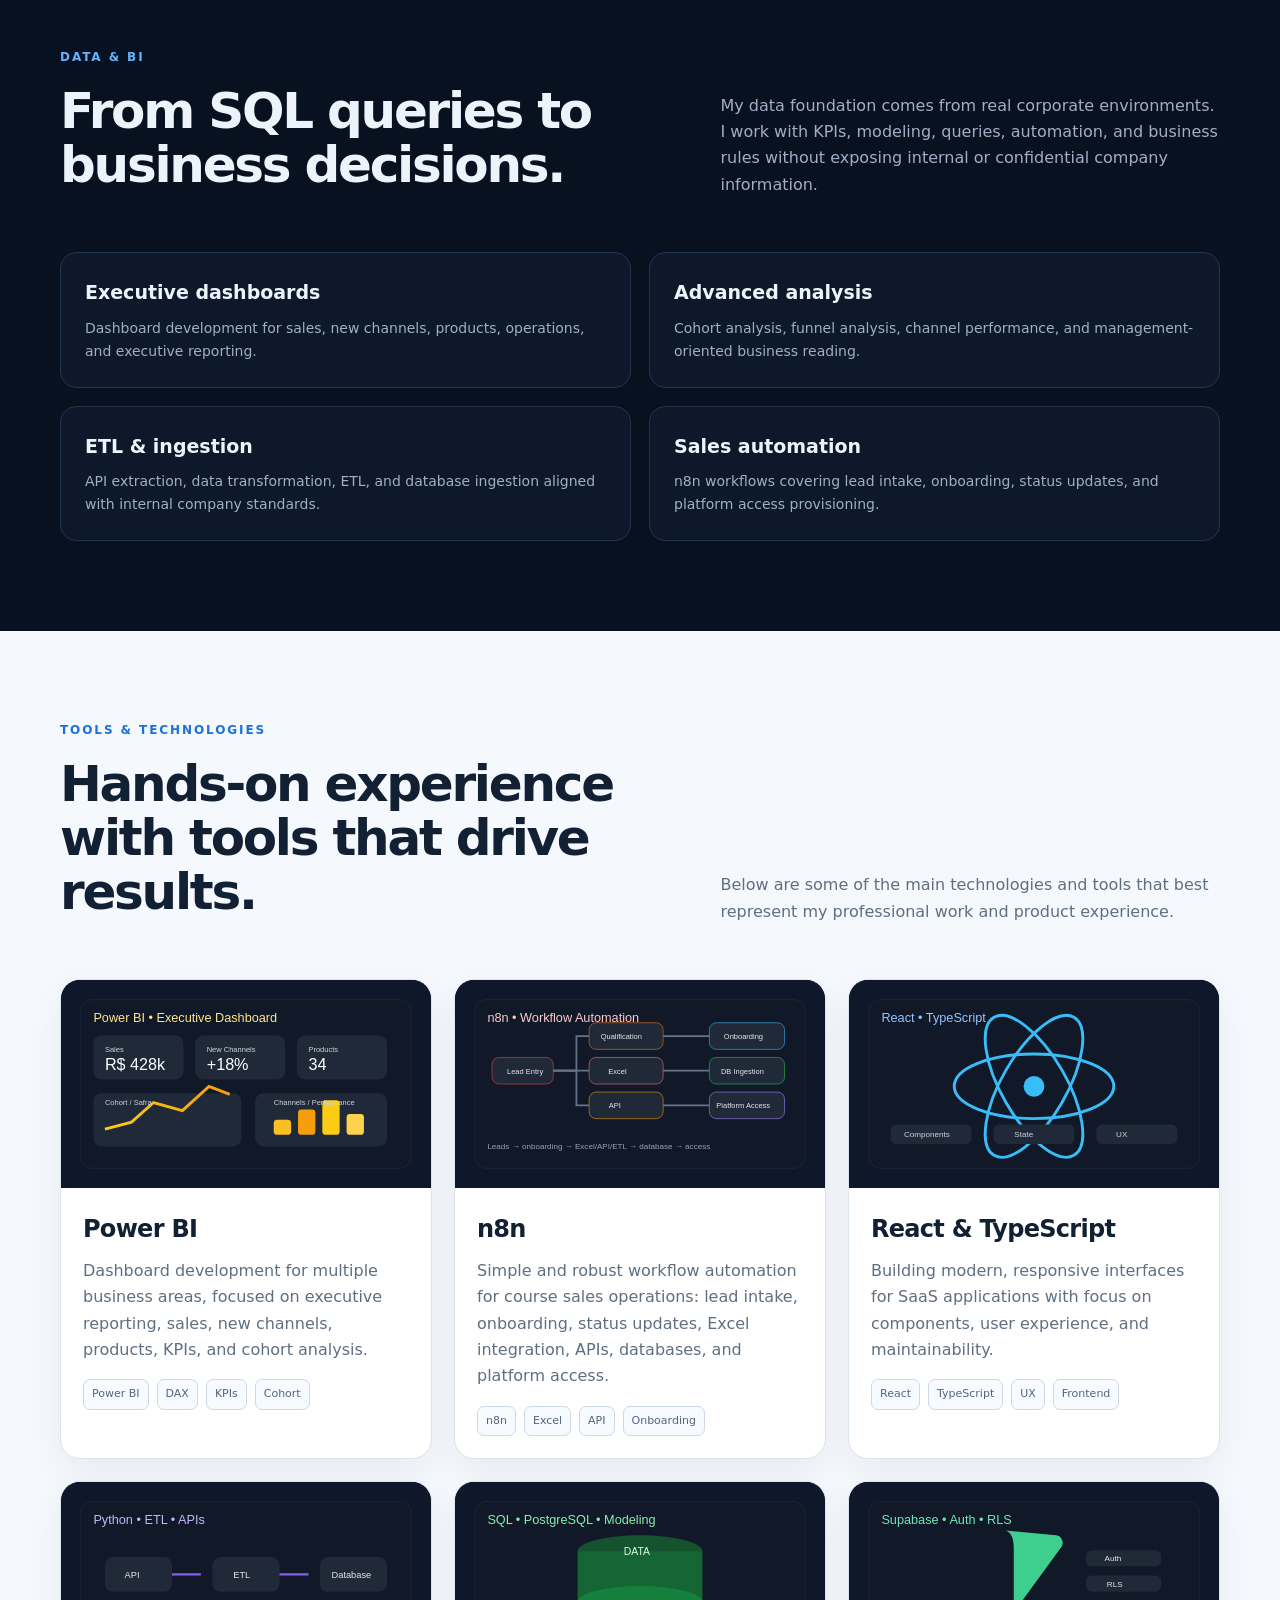
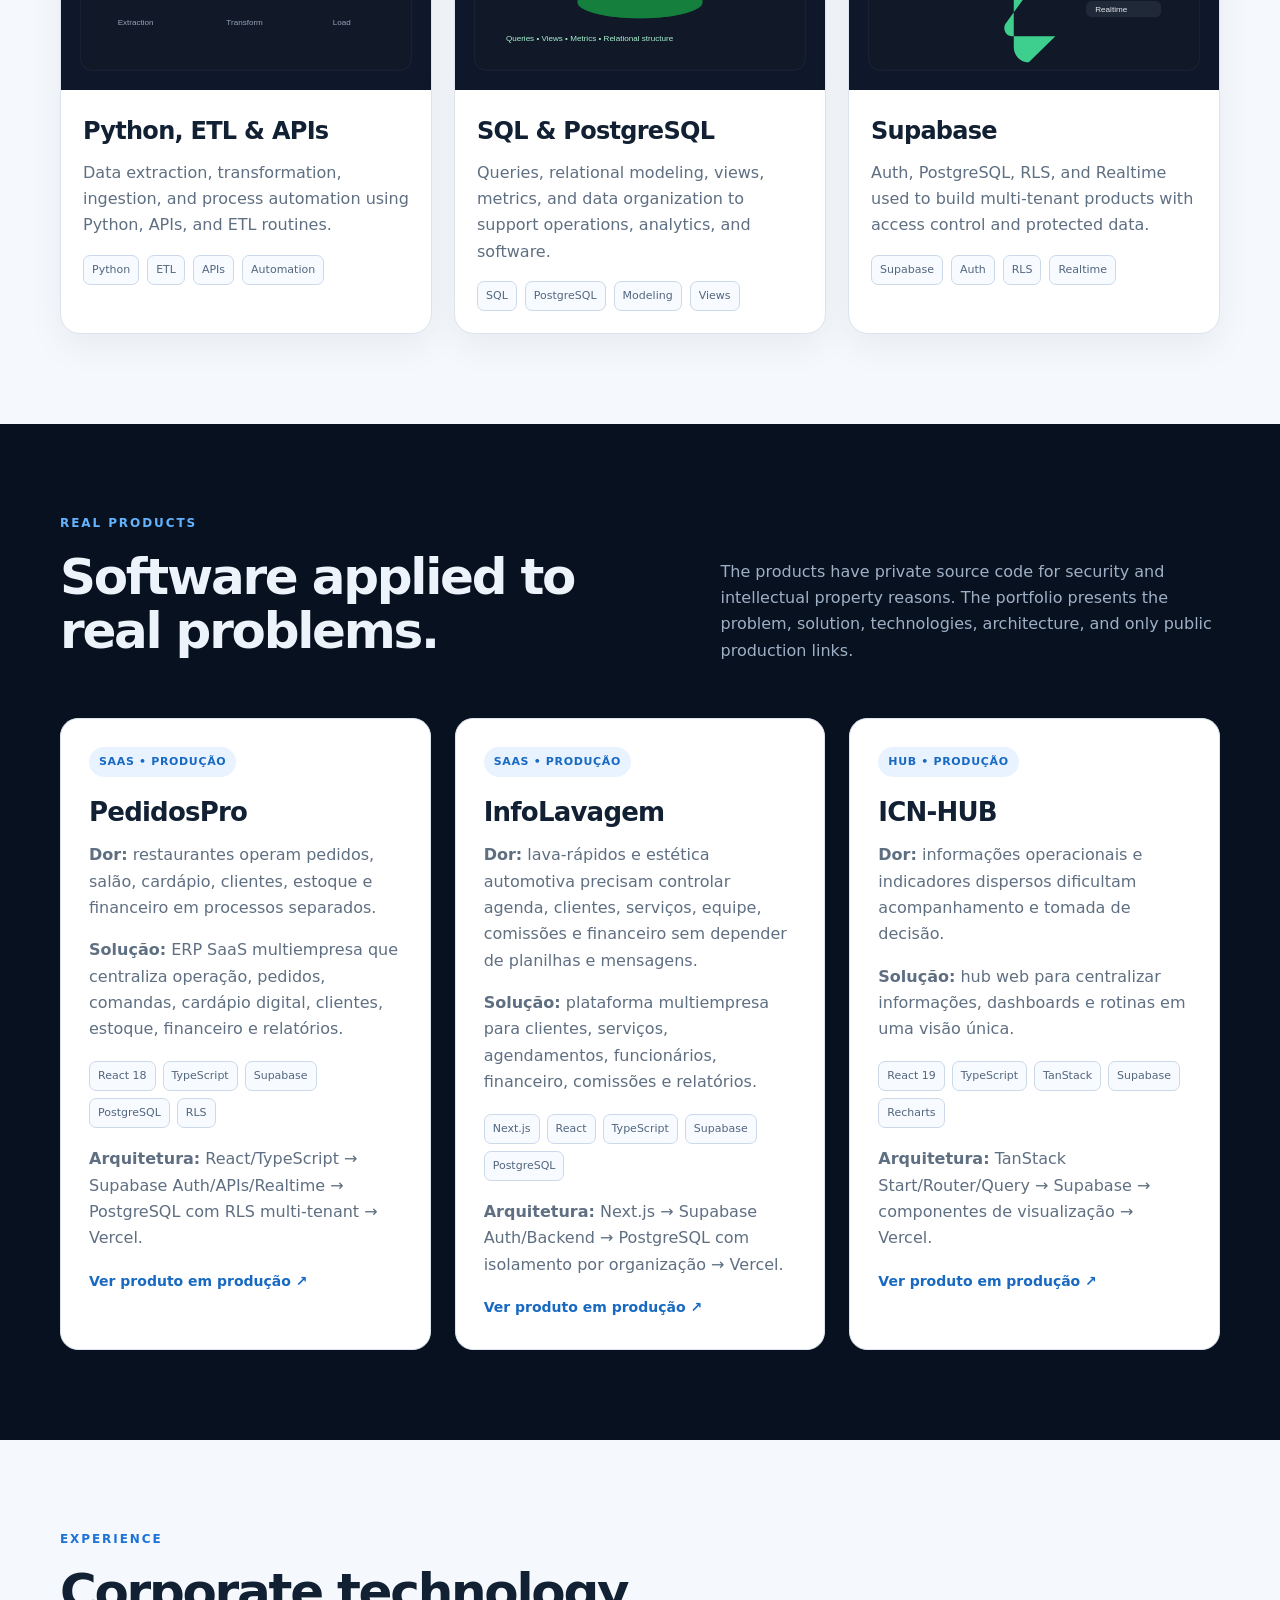
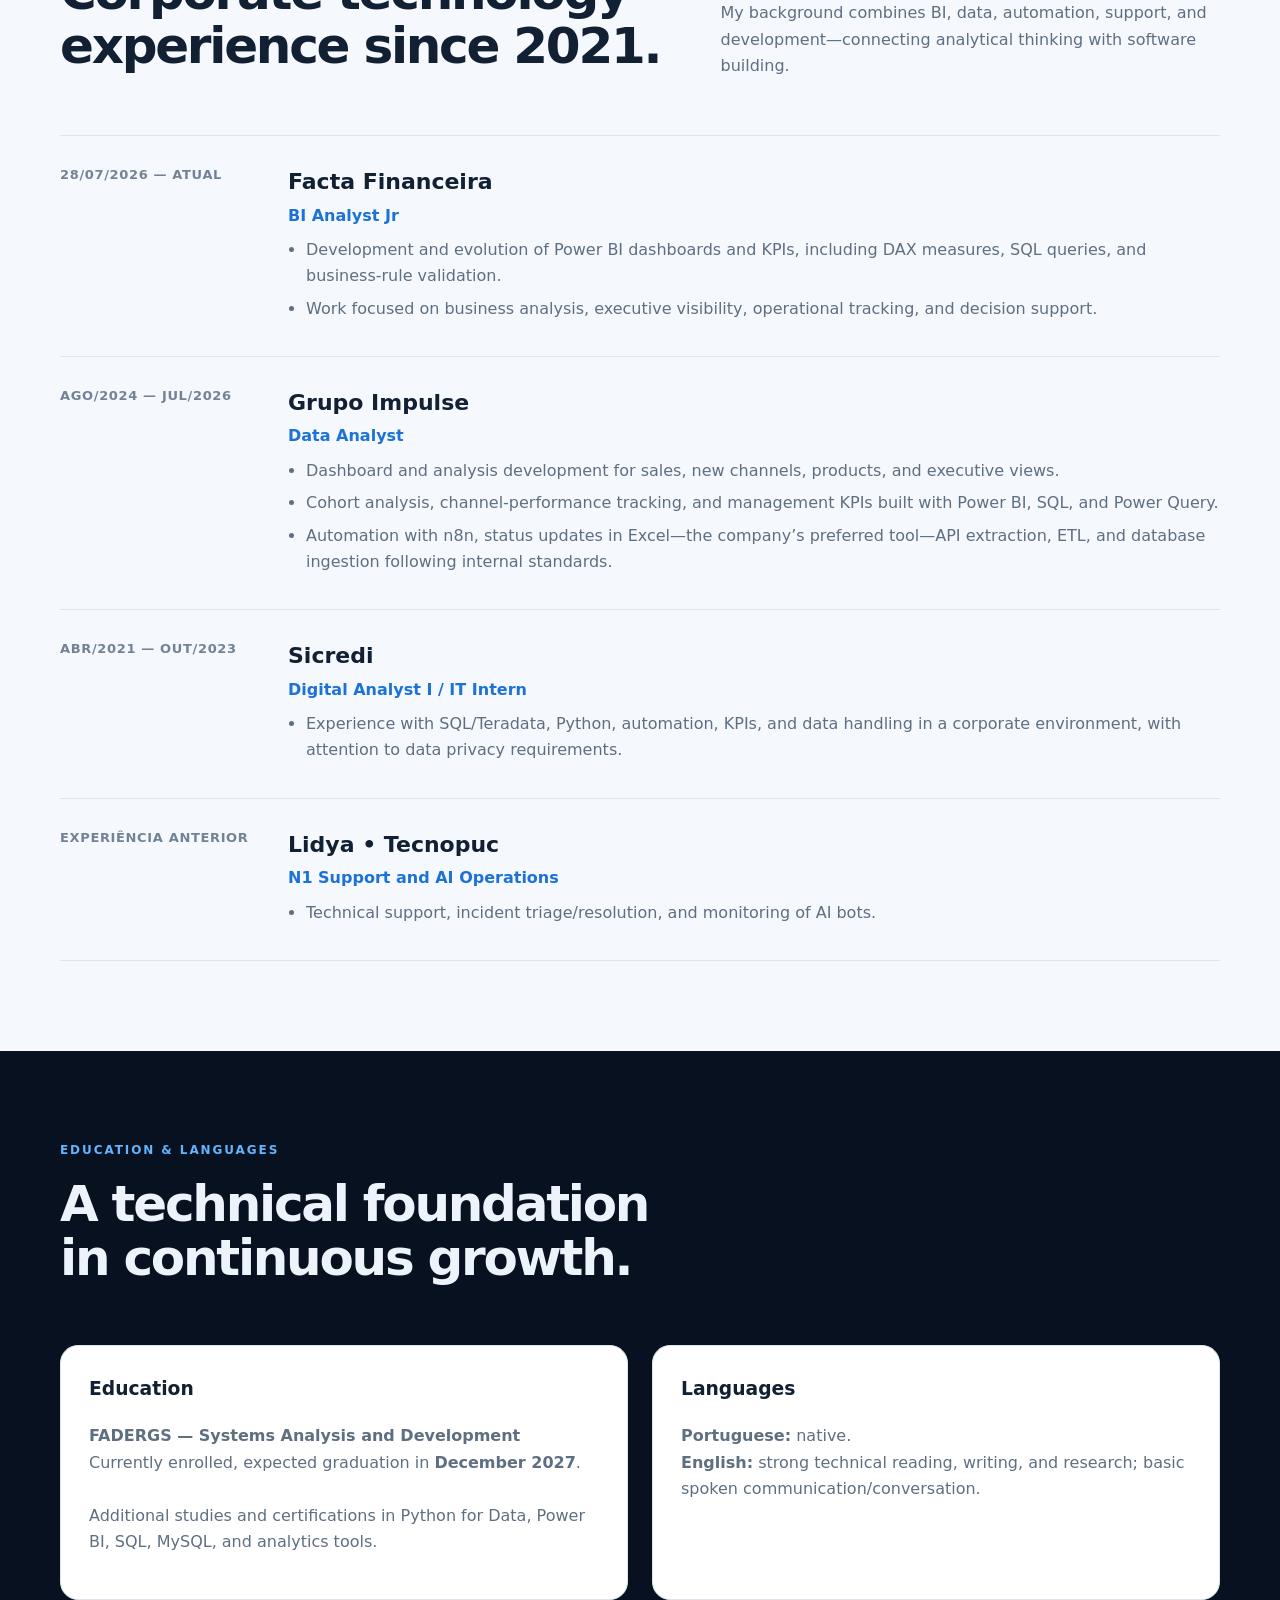
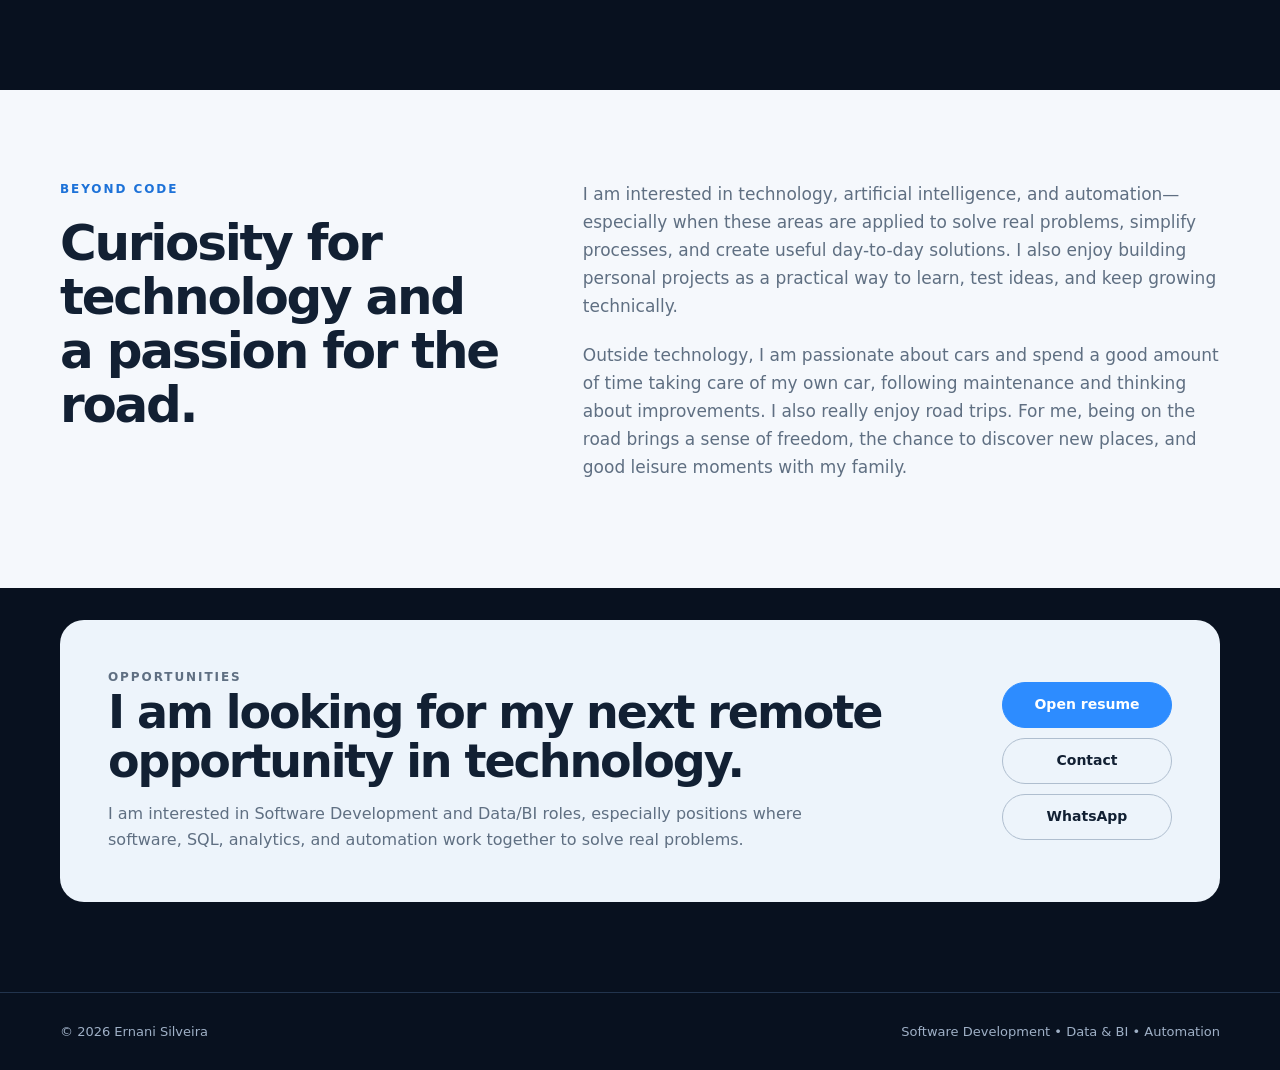
==== commit 46fd09a5: "feat: adiciona WhatsApp aos contatos do portfólio" ====
--- a/index.html
+++ b/index.html
@@ -45,6 +45,7 @@
           <a href="https://github.com/EhSilveira" target="_blank" rel="noreferrer">GitHub ↗</a>
           <a href="https://www.linkedin.com/in/ernani-silveira-6a4647161" target="_blank" rel="noreferrer">LinkedIn ↗</a>
           <a href="mailto:ernanisilveira19@gmail.com">E-mail</a>
+          <a href="https://wa.me/5551998850433" target="_blank" rel="noreferrer">WhatsApp ↗</a>
         </div>
       </div>
       <aside class="hero-card" aria-label="Resumo técnico">
@@ -136,7 +137,10 @@
 
   <section class="section" id="formacao">
     <div class="container">
-      <div class="section-heading"><div><p class="eyebrow" data-i18n="infoEyebrow">FORMAÇÃO & IDIOMAS</p><h2 data-i18n="infoTitle">Base técnica em evolução contínua.</h2></div><p></p></div>
+      <div class="section-heading">
+        <div><p class="eyebrow" data-i18n="infoEyebrow">FORMAÇÃO & IDIOMAS</p><h2 data-i18n="infoTitle">Base técnica em evolução contínua.</h2></div>
+        <p></p>
+      </div>
       <div class="info-grid">
         <article class="info-card"><h3 data-i18n="eduTitle">Formação</h3><p data-i18n="eduText"><strong>FADERGS — Análise e Desenvolvimento de Sistemas</strong><br>Cursando, com conclusão prevista para <strong>dezembro de 2027</strong>.<br><br>Estudos e certificações em Python para Dados, Power BI, SQL, MySQL e ferramentas de análise.</p></article>
         <article class="info-card"><h3 data-i18n="langTitle">Idiomas</h3><p data-i18n="langText"><strong>Português:</strong> nativo.<br><strong>Inglês:</strong> nível técnico bom para leitura de documentação, escrita e pesquisa; oralidade/conversação básica.</p></article>
@@ -154,7 +158,7 @@
   <section class="section cta-section">
     <div class="container cta-card">
       <div><p class="eyebrow" data-i18n="ctaEyebrow">OPORTUNIDADES</p><h2 data-i18n="ctaTitle">Busco minha próxima oportunidade remota em tecnologia.</h2><p data-i18n="ctaText">Tenho interesse em Desenvolvimento de Software e em Dados/BI, especialmente em posições onde software, SQL, analytics e automação se conectem para resolver problemas reais.</p></div>
-      <div class="cta-actions"><a class="button" href="curriculo.html" data-i18n="cta1">Abrir currículo</a><a class="button button-outline" href="mailto:ernanisilveira19@gmail.com" data-i18n="cta2">Contato</a></div>
+      <div class="cta-actions"><a class="button" href="curriculo.html" data-i18n="cta1">Abrir currículo</a><a class="button button-outline" href="mailto:ernanisilveira19@gmail.com" data-i18n="cta2">Contato</a><a class="button button-outline" href="https://wa.me/5551998850433" target="_blank" rel="noreferrer">WhatsApp</a></div>
     </div>
   </section>
 </main>
--- a/styles.css
+++ b/styles.css
@@ -1,168 +1,30 @@
 :root {
-  --bg: #08111f;
-  --bg-2: #0d1829;
-  --surface: #111f33;
-  --surface-2: #f5f8fc;
-  --text: #ecf3fb;
-  --muted: #9fb0c6;
-  --ink: #122033;
-  --ink-muted: #5f6f82;
-  --line: #22344d;
-  --line-light: #dbe4ef;
-  --accent: #63b3ff;
-  --accent-strong: #2d8cff;
-  --accent-soft: rgba(99,179,255,.12);
-  --success: #67e8b3;
-  --radius: 18px;
-  --shadow: 0 24px 70px rgba(0,0,0,.20);
+  --bg:#08111f; --bg2:#0d1829; --surface:#111f33; --surface2:#f5f8fc; --text:#ecf3fb; --muted:#9fb0c6;
+  --ink:#122033; --ink-muted:#5f6f82; --line:#22344d; --line-light:#dbe4ef; --accent:#63b3ff; --accent-strong:#2d8cff;
+  --accent-soft:rgba(99,179,255,.12); --success:#67e8b3; --radius:18px; --shadow:0 24px 70px rgba(0,0,0,.20);
 }
-
-* { box-sizing: border-box; }
-html { scroll-behavior: smooth; }
-body {
-  margin: 0;
-  font-family: Inter, ui-sans-serif, system-ui, -apple-system, BlinkMacSystemFont, "Segoe UI", sans-serif;
-  background: var(--bg);
-  color: var(--text);
-  line-height: 1.65;
-  -webkit-font-smoothing: antialiased;
-}
-a { color: inherit; text-decoration: none; }
-a:focus-visible, button:focus-visible { outline: 3px solid var(--accent); outline-offset: 4px; }
-.container { width: min(1120px, calc(100% - 40px)); margin-inline: auto; }
-.section { padding: 96px 0; }
-.section-soft { background: var(--surface-2); color: var(--ink); }
-.skip-link { position: fixed; left: 16px; top: -60px; background: white; color: #111; padding: 10px 14px; z-index: 100; border-radius: 8px; }
-.skip-link:focus { top: 16px; }
-
-.site-header {
-  position: sticky; top: 0; z-index: 50;
-  background: rgba(8,17,31,.86); backdrop-filter: blur(16px);
-  border-bottom: 1px solid rgba(255,255,255,.07);
-}
-.nav-wrap { height: 72px; display: flex; align-items: center; gap: 28px; }
-.brand { font-size: 22px; font-weight: 850; letter-spacing: -.04em; margin-right: auto; }
-.brand span { color: var(--accent); }
-.nav { display: flex; align-items: center; gap: 24px; color: var(--muted); font-size: 14px; }
-.nav a:hover { color: white; }
-
-.button {
-  display: inline-flex; align-items: center; justify-content: center;
-  min-height: 46px; padding: 0 20px; border-radius: 999px;
-  background: var(--accent-strong); color: white; font-weight: 750; font-size: 14px;
-  border: 1px solid var(--accent-strong); transition: transform .18s ease, background .18s ease, border-color .18s ease;
-}
-.button:hover { transform: translateY(-2px); background: #197df0; }
-.button-outline { background: transparent; border-color: #40536e; color: var(--text); }
-.button-outline:hover { background: rgba(255,255,255,.06); border-color: #68809f; }
-.button-sm { min-height: 38px; padding: 0 16px; font-size: 13px; }
-.section-soft .button-outline, .cta-card .button-outline { color: var(--ink); border-color: #afbecf; }
-.section-soft .button-outline:hover, .cta-card .button-outline:hover { background: #eef4fa; }
-
-.hero { padding-top: 110px; background:
-  radial-gradient(circle at 78% 16%, rgba(45,140,255,.20), transparent 28%),
-  radial-gradient(circle at 20% 75%, rgba(99,179,255,.08), transparent 28%),
-  var(--bg);
-}
-.hero-grid { display: grid; grid-template-columns: minmax(0,1.2fr) minmax(320px,.8fr); gap: 72px; align-items: center; }
-.eyebrow { margin: 0 0 16px; color: var(--accent); font-size: 12px; font-weight: 850; letter-spacing: .16em; }
-.section-soft .eyebrow { color: #1d72d8; }
-h1, h2, h3, p { margin-top: 0; }
-h1 { font-size: clamp(48px, 7vw, 82px); line-height: .95; letter-spacing: -.055em; margin-bottom: 16px; }
-.hero-title { font-size: clamp(24px, 3vw, 36px); color: #c9d8ea; font-weight: 700; letter-spacing: -.03em; margin-bottom: 20px; }
-.hero-copy { max-width: 760px; color: var(--muted); font-size: 18px; }
-.hero-copy strong { color: white; font-weight: 700; }
-.hero-actions { display: flex; gap: 12px; margin-top: 30px; flex-wrap: wrap; }
-.social-links { display: flex; gap: 20px; margin-top: 28px; color: #b6c6d9; font-size: 14px; flex-wrap: wrap; }
-.social-links a:hover, .text-link:hover { color: var(--accent); }
-
-.hero-card { background: linear-gradient(180deg, rgba(17,31,51,.92), rgba(10,23,39,.95)); border: 1px solid #263b57; border-radius: 22px; padding: 28px; box-shadow: var(--shadow); }
-.status { display: inline-flex; align-items: center; gap: 9px; border: 1px solid #2b4b49; background: rgba(52,211,153,.07); color: #bff4dc; padding: 7px 10px; border-radius: 999px; font-size: 12px; margin-bottom: 28px; }
-.status span { width: 8px; height: 8px; background: var(--success); border-radius: 50%; box-shadow: 0 0 0 4px rgba(103,232,179,.10); }
-.code-line { margin: 0; font-family: "SFMono-Regular", Consolas, "Liberation Mono", monospace; color: #afc0d4; font-size: 13px; line-height: 1.9; }
-.code-line span { color: #b28dff; }
-.code-line strong { color: #8fd3ff; font-weight: 600; }
-.indent { padding-left: 22px; }
-
-.two-col { display: grid; grid-template-columns: .82fr 1.18fr; gap: 80px; align-items: start; }
-h2 { font-size: clamp(34px, 4vw, 52px); line-height: 1.08; letter-spacing: -.045em; margin-bottom: 22px; }
-.prose { font-size: 17px; color: var(--ink-muted); }
-.prose p + p { margin-top: 20px; }
-.prose strong { color: var(--ink); }
-
-.section-heading { display: grid; grid-template-columns: 1.1fr .9fr; gap: 60px; align-items: end; margin-bottom: 40px; }
-.section-heading > p { color: var(--muted); margin-bottom: 20px; }
-.project { border: 1px solid var(--line); border-radius: var(--radius); background: var(--surface); padding: 36px; }
-.project-featured { margin-bottom: 24px; background: linear-gradient(145deg, #101f34, #0d1a2b); }
-.project-meta { display: flex; gap: 8px; flex-wrap: wrap; margin-bottom: 18px; }
-.pill { display: inline-flex; align-items: center; padding: 6px 10px; border-radius: 999px; background: var(--accent-soft); color: #9fd5ff; font-size: 11px; font-weight: 800; letter-spacing: .06em; text-transform: uppercase; }
-.pill-muted { background: rgba(255,255,255,.055); color: #aebed1; }
-.project-grid { display: grid; grid-template-columns: minmax(0,1.3fr) minmax(280px,.7fr); gap: 52px; align-items: center; }
-.project h3, .project-card h3 { font-size: 30px; letter-spacing: -.035em; margin-bottom: 2px; }
-.project-subtitle { color: #9eb0c7; font-weight: 650; margin-bottom: 16px; }
-.project p { color: #b5c4d6; }
-.check-list { list-style: none; padding: 0; margin: 22px 0 26px; display: grid; gap: 9px; color: #c5d2e2; }
-.check-list li { position: relative; padding-left: 24px; }
-.check-list li::before { content: "✓"; color: var(--success); position: absolute; left: 0; font-weight: 800; }
-.project-links { display: flex; align-items: center; gap: 18px; flex-wrap: wrap; }
-.text-link { color: #bad9ff; font-size: 14px; font-weight: 700; }
-.architecture-card { border: 1px solid #2c405b; border-radius: 16px; background: #0b1626; padding: 24px; text-align: center; }
-.mini-label { color: #7690af !important; font-size: 11px; letter-spacing: .12em; font-weight: 800; }
-.arch-node { border: 1px solid #2d4766; background: #101f33; padding: 12px; border-radius: 10px; color: #dceafa; font-size: 13px; font-weight: 700; }
-.arch-arrow { color: #58708d; margin: 6px 0; }
-.projects-grid { display: grid; grid-template-columns: repeat(3, 1fr); gap: 24px; }
-.project-card { border: 1px solid var(--line); border-radius: var(--radius); background: #0c1829; padding: 28px; min-height: 100%; }
-.project-card p { color: var(--muted); }
-.tags { display: flex; flex-wrap: wrap; gap: 7px; margin: 20px 0; }
-.tags span { font-size: 11px; padding: 5px 8px; border-radius: 7px; border: 1px solid #2c405b; color: #a9bbd0; }
-.text-muted { color: #7f94ad; font-size: 13px; }
-
-.timeline { margin-top: 40px; border-top: 1px solid var(--line-light); }
-.timeline-item { display: grid; grid-template-columns: 190px 1fr; gap: 38px; padding: 28px 0; border-bottom: 1px solid var(--line-light); }
-.timeline-date { color: #738397; font-size: 13px; font-weight: 750; text-transform: uppercase; letter-spacing: .05em; }
-.timeline h3 { font-size: 22px; margin-bottom: 2px; }
-.timeline .role { color: #1d72d8; font-weight: 750; margin-bottom: 8px; }
-.timeline-item p:last-child { color: var(--ink-muted); margin-bottom: 0; }
-
-.stack-grid { display: grid; grid-template-columns: repeat(4,1fr); gap: 18px; margin-top: 38px; }
-.stack-grid article { border: 1px solid var(--line); border-radius: 16px; padding: 24px; background: #0d192a; }
-.stack-grid h3 { font-size: 18px; margin-bottom: 10px; }
-.stack-grid p { color: var(--muted); font-size: 14px; margin-bottom: 0; }
-
-.cta-section { padding-top: 32px; }
-.cta-card { background: #edf4fb; color: var(--ink); border-radius: 24px; padding: 48px; display: grid; grid-template-columns: 1fr auto; gap: 48px; align-items: center; }
-.cta-card h2 { font-size: clamp(30px, 4vw, 46px); margin-bottom: 14px; }
-.cta-card p { color: var(--ink-muted); max-width: 760px; margin-bottom: 0; }
-.cta-actions { display: flex; flex-direction: column; gap: 10px; min-width: 170px; }
-.footer { border-top: 1px solid var(--line); padding: 28px 0; color: var(--muted); font-size: 13px; }
-.footer-wrap { display: flex; justify-content: space-between; align-items: center; gap: 20px; }
-.footer p { margin: 0; }
-
-@media (max-width: 900px) {
-  .nav { display: none; }
-  .hero-grid, .project-grid, .two-col, .section-heading { grid-template-columns: 1fr; gap: 34px; }
-  .projects-grid { grid-template-columns: 1fr; }
-  .stack-grid { grid-template-columns: repeat(2,1fr); }
-  .timeline-item { grid-template-columns: 1fr; gap: 8px; }
-  .cta-card { grid-template-columns: 1fr; }
-  .cta-actions { flex-direction: row; flex-wrap: wrap; }
-}
-
-@media (max-width: 600px) {
-  .container { width: min(100% - 28px, 1120px); }
-  .section { padding: 72px 0; }
-  .site-header .button { display: none; }
-  .nav-wrap { height: 64px; }
-  .hero { padding-top: 86px; }
-  h1 { font-size: 50px; }
-  .hero-title { font-size: 25px; }
-  .hero-copy { font-size: 16px; }
-  .hero-card, .project, .project-card, .cta-card { padding: 22px; border-radius: 16px; }
-  .stack-grid { grid-template-columns: 1fr; }
-  .footer-wrap { flex-direction: column; align-items: flex-start; }
-}
-
-@media (prefers-reduced-motion: reduce) {
-  html { scroll-behavior: auto; }
-  *, *::before, *::after { transition: none !important; }
-}
+*{box-sizing:border-box} html{scroll-behavior:smooth} body{margin:0;font-family:Inter,ui-sans-serif,system-ui,-apple-system,BlinkMacSystemFont,"Segoe UI",sans-serif;background:var(--bg);color:var(--text);line-height:1.65;-webkit-font-smoothing:antialiased}
+a{color:inherit;text-decoration:none} img{max-width:100%;display:block} .container{width:min(1160px,calc(100% - 40px));margin-inline:auto}
+.section{padding:90px 0}.section-soft{background:var(--surface2);color:var(--ink)} .skip-link{position:fixed;left:16px;top:-60px;background:#fff;color:#111;padding:10px 14px;z-index:100;border-radius:8px}.skip-link:focus{top:16px}
+a:focus-visible,button:focus-visible{outline:3px solid var(--accent);outline-offset:4px}
+.site-header{position:sticky;top:0;z-index:50;background:rgba(8,17,31,.86);backdrop-filter:blur(16px);border-bottom:1px solid rgba(255,255,255,.07)}
+.nav-wrap{height:72px;display:flex;align-items:center;gap:22px}.brand{font-size:22px;font-weight:850;letter-spacing:-.04em;margin-right:auto}.brand span{color:var(--accent)} .nav{display:flex;gap:20px;color:var(--muted);font-size:14px}.nav a:hover{color:#fff}
+.button{display:inline-flex;align-items:center;justify-content:center;min-height:46px;padding:0 20px;border-radius:999px;background:var(--accent-strong);color:#fff;font-weight:760;font-size:14px;border:1px solid var(--accent-strong);transition:transform .18s ease, background .18s ease}.button:hover{transform:translateY(-2px);background:#197df0}.button-outline{background:transparent;border-color:#40536e;color:var(--text)}.button-outline:hover{background:rgba(255,255,255,.06)}.button-sm{min-height:38px;padding:0 14px;font-size:13px}.section-soft .button-outline,.cta-card .button-outline{color:var(--ink);border-color:#afbecf}.section-soft .button-outline:hover,.cta-card .button-outline:hover{background:#eef4fa}
+.lang-switch{display:flex;gap:8px;align-items:center}.lang-btn{border:1px solid #3c4f68;background:transparent;color:#d4e2ef;border-radius:999px;padding:7px 12px;font-size:12px;font-weight:760;cursor:pointer}.lang-btn.active{background:rgba(45,140,255,.14);border-color:#2d8cff;color:#fff}
+.hero{padding-top:110px;background:radial-gradient(circle at 78% 16%, rgba(45,140,255,.20), transparent 28%), radial-gradient(circle at 20% 75%, rgba(99,179,255,.08), transparent 28%), var(--bg)}
+.hero-grid{display:grid;grid-template-columns:minmax(0,1.2fr) minmax(320px,.8fr);gap:72px;align-items:center}.eyebrow{margin:0 0 16px;color:var(--accent);font-size:12px;font-weight:850;letter-spacing:.16em}.section-soft .eyebrow{color:#1d72d8} h1,h2,h3,p{margin-top:0} h1{font-size:clamp(48px,7vw,82px);line-height:.95;letter-spacing:-.055em;margin-bottom:16px} h2{font-size:clamp(32px,4vw,50px);line-height:1.08;letter-spacing:-.045em;margin-bottom:22px}
+.hero-title{font-size:clamp(24px,3vw,36px);color:#c9d8ea;font-weight:700;letter-spacing:-.03em;margin-bottom:20px}.hero-copy{max-width:760px;color:var(--muted);font-size:18px}.hero-copy strong{color:#fff}.hero-actions{display:flex;gap:12px;margin-top:30px;flex-wrap:wrap}.social-links{display:flex;gap:20px;margin-top:28px;color:#b6c6d9;font-size:14px;flex-wrap:wrap}.social-links a:hover,.text-link:hover{color:var(--accent)}
+.hero-card{background:linear-gradient(180deg, rgba(17,31,51,.92), rgba(10,23,39,.95));border:1px solid #263b57;border-radius:22px;padding:28px;box-shadow:var(--shadow)}.status{display:inline-flex;align-items:center;gap:9px;border:1px solid #2b4b49;background:rgba(52,211,153,.07);color:#bff4dc;padding:7px 10px;border-radius:999px;font-size:12px;margin-bottom:24px}.status span{width:8px;height:8px;background:var(--success);border-radius:50%;box-shadow:0 0 0 4px rgba(103,232,179,.10)} .code-line{margin:0;font-family:"SFMono-Regular",Consolas,"Liberation Mono",monospace;color:#afc0d4;font-size:13px;line-height:1.9}.code-line span{color:#b28dff}.code-line strong{color:#8fd3ff;font-weight:600}.indent{padding-left:22px}
+.section-heading{display:grid;grid-template-columns:1.1fr .9fr;gap:50px;align-items:end;margin-bottom:38px}.section-heading>p{color:var(--muted)} .section-soft .section-heading>p{color:var(--ink-muted)}
+.tracks-grid{display:grid;grid-template-columns:repeat(3,1fr);gap:24px;margin-top:34px}.track-card{position:relative;border:1px solid var(--line-light);background:#fff;border-radius:22px;padding:30px;box-shadow:0 14px 38px rgba(18,32,51,.06)}.track-card h3{font-size:26px;letter-spacing:-.03em;margin-bottom:10px;color:var(--ink)}.track-card p{color:var(--ink-muted)}.track-icon{position:absolute;right:24px;top:18px;font-size:34px;font-weight:900;color:#dce8f5}
+.focus-list{display:grid;grid-template-columns:repeat(2,1fr);gap:18px;margin-top:32px}.focus-card{border:1px solid var(--line);border-radius:16px;padding:24px;background:#0d192a}.focus-card h3{margin-bottom:8px;font-size:19px}.focus-card p{color:var(--muted);font-size:14px;margin-bottom:0}
+.tools-grid{display:grid;grid-template-columns:repeat(3,1fr);gap:22px}.tool-card{border:1px solid var(--line-light);border-radius:20px;background:#fff;overflow:hidden;box-shadow:0 12px 36px rgba(18,32,51,.06)}.tool-card img{aspect-ratio:16/9;object-fit:cover;background:#0f172a}.tool-body{padding:22px}.tool-body h3{color:var(--ink);font-size:24px;margin-bottom:8px;letter-spacing:-.03em}.tool-body p{color:var(--ink-muted);margin-bottom:0}.tool-meta{display:flex;flex-wrap:wrap;gap:8px;margin-top:16px}.tool-meta span,.tags span{font-size:11px;padding:5px 8px;border-radius:7px;border:1px solid #ccd9e8;color:#52667e;background:#f7faff}
+.projects-grid{display:grid;grid-template-columns:repeat(3,1fr);gap:24px}.case-light{border:1px solid var(--line-light);border-radius:18px;padding:28px;background:#fff;color:var(--ink)}.case-light h3{font-size:26px;margin:14px 0 8px;letter-spacing:-.03em}.case-light p{color:var(--ink-muted)} .pill{display:inline-flex;align-items:center;padding:6px 10px;border-radius:999px;background:#e8f3ff;color:#1769c2;font-size:11px;font-weight:800;letter-spacing:.06em;text-transform:uppercase}.tags{display:flex;flex-wrap:wrap;gap:7px;margin:18px 0}.text-link-dark{color:#1769c2;font-size:14px;font-weight:800}
+.timeline{margin-top:40px;border-top:1px solid var(--line-light)}.timeline-item{display:grid;grid-template-columns:190px 1fr;gap:38px;padding:28px 0;border-bottom:1px solid var(--line-light)}.timeline-date{color:#738397;font-size:13px;font-weight:750;text-transform:uppercase;letter-spacing:.05em}.timeline h3{font-size:22px;margin-bottom:2px;color:var(--ink)}.timeline .role{color:#1d72d8;font-weight:750;margin-bottom:8px}.timeline-item p,.timeline-item ul{color:var(--ink-muted)} .timeline-item ul{margin:8px 0 0 18px;padding:0}.timeline-item li{margin:6px 0}
+.two-col{display:grid;grid-template-columns:.82fr 1.18fr;gap:80px;align-items:start}.prose,.prose-dark{font-size:17px}.prose{color:var(--ink-muted)} .prose-dark{color:var(--muted)} .prose p + p,.prose-dark p + p{margin-top:20px}.prose strong{color:var(--ink)}
+.info-grid{display:grid;grid-template-columns:repeat(2,1fr);gap:24px}.info-card{border:1px solid var(--line-light);background:#fff;border-radius:18px;padding:28px;color:var(--ink)}.info-card p{color:var(--ink-muted)}
+.cta-section{padding-top:32px}.cta-card{background:#edf4fb;color:var(--ink);border-radius:24px;padding:48px;display:grid;grid-template-columns:1fr auto;gap:48px;align-items:center}.cta-card h2{font-size:clamp(30px,4vw,46px);margin-bottom:14px}.cta-card p{color:var(--ink-muted);max-width:760px;margin-bottom:0}.cta-actions{display:flex;flex-direction:column;gap:10px;min-width:170px}
+.footer{border-top:1px solid var(--line);padding:28px 0;color:var(--muted);font-size:13px}.footer-wrap{display:flex;justify-content:space-between;align-items:center;gap:20px}.footer p{margin:0}
+@media (max-width:980px){.nav{display:none}.hero-grid,.two-col,.section-heading{grid-template-columns:1fr;gap:34px}.tracks-grid,.tools-grid,.projects-grid,.info-grid,.focus-list{grid-template-columns:1fr}.timeline-item{grid-template-columns:1fr;gap:8px}.cta-card{grid-template-columns:1fr}.cta-actions{flex-direction:row;flex-wrap:wrap}}
+@media (max-width:640px){.container{width:min(100% - 28px,1160px)}.section{padding:72px 0}.nav-wrap{height:64px}.site-header .button-sm{display:none}.hero{padding-top:86px}h1{font-size:50px}.hero-title{font-size:25px}.hero-copy{font-size:16px}.hero-card,.track-card,.case-light,.tool-card,.cta-card,.info-card,.focus-card{border-radius:16px}.cta-card,.hero-card,.track-card,.case-light,.tool-body,.info-card,.focus-card{padding:22px}.footer-wrap{flex-direction:column;align-items:flex-start}}
+@media (prefers-reduced-motion:reduce){html{scroll-behavior:auto}*,*::before,*::after{transition:none!important}}
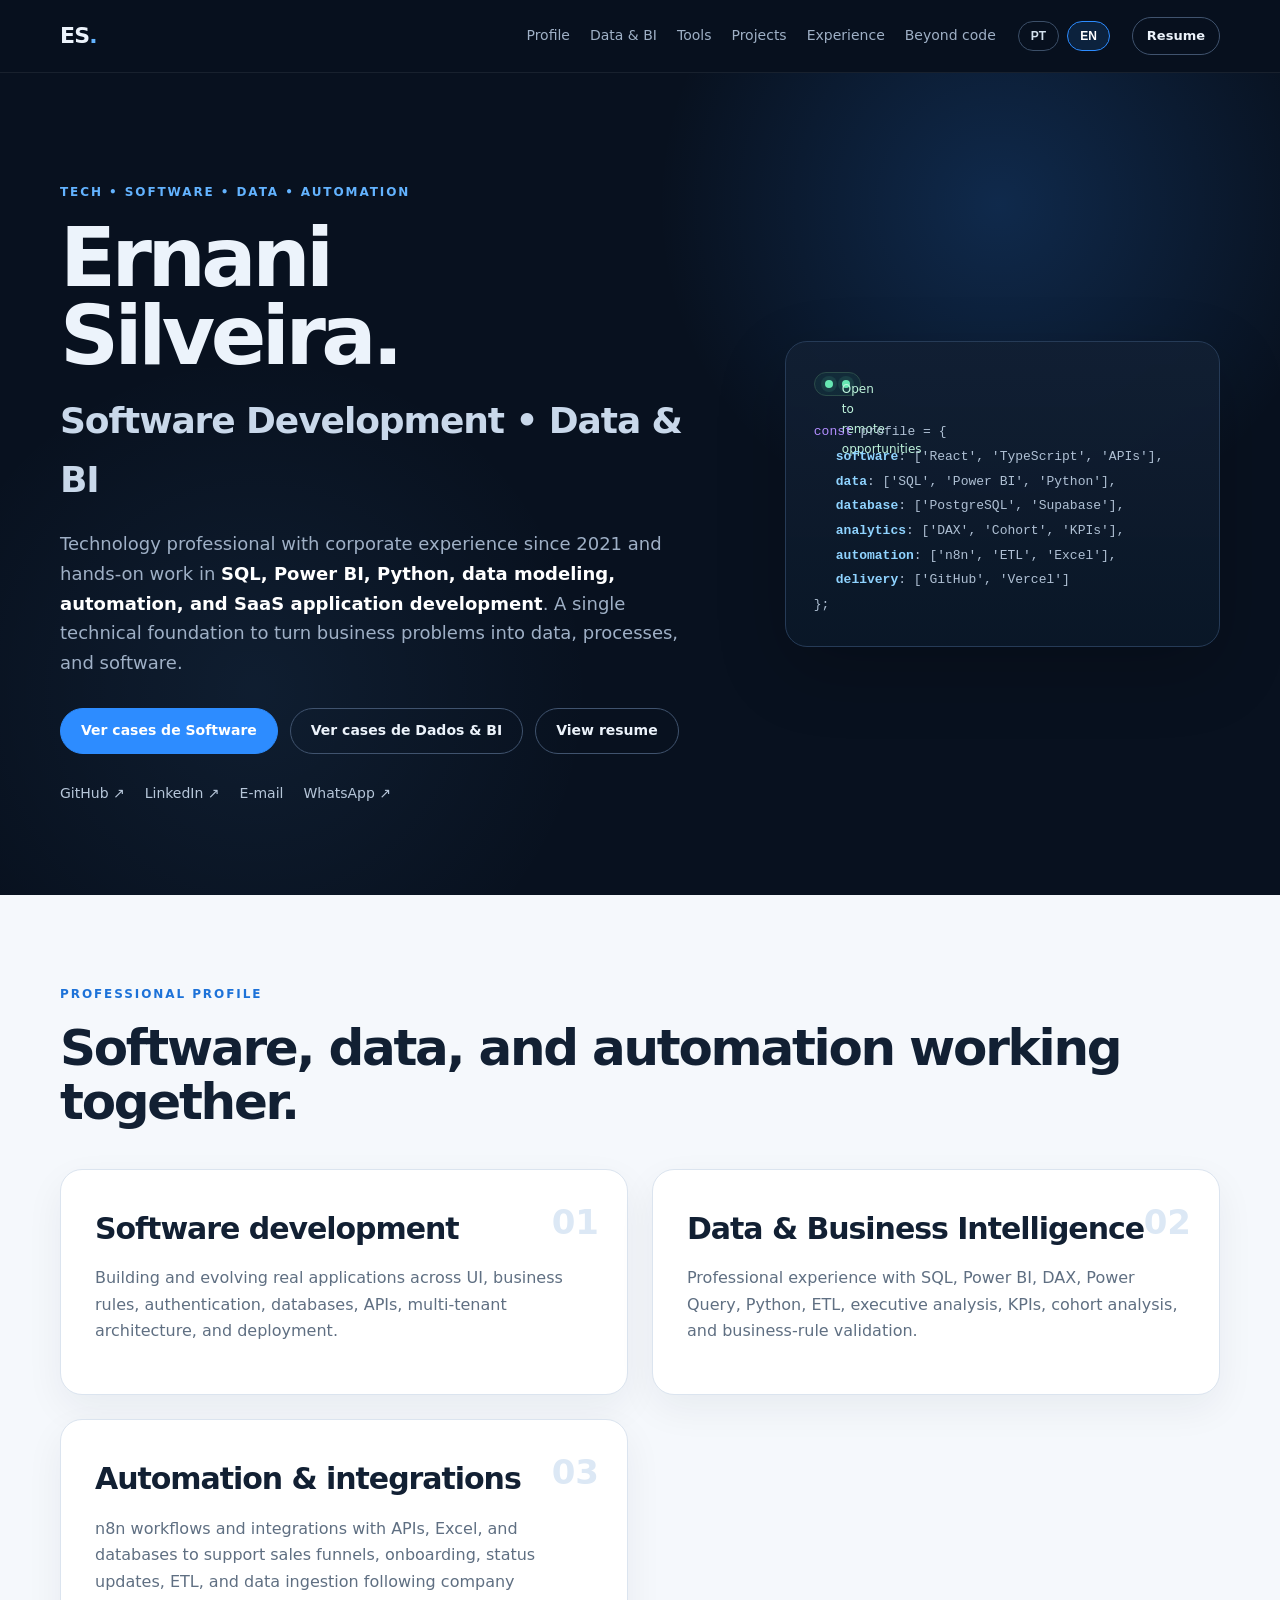
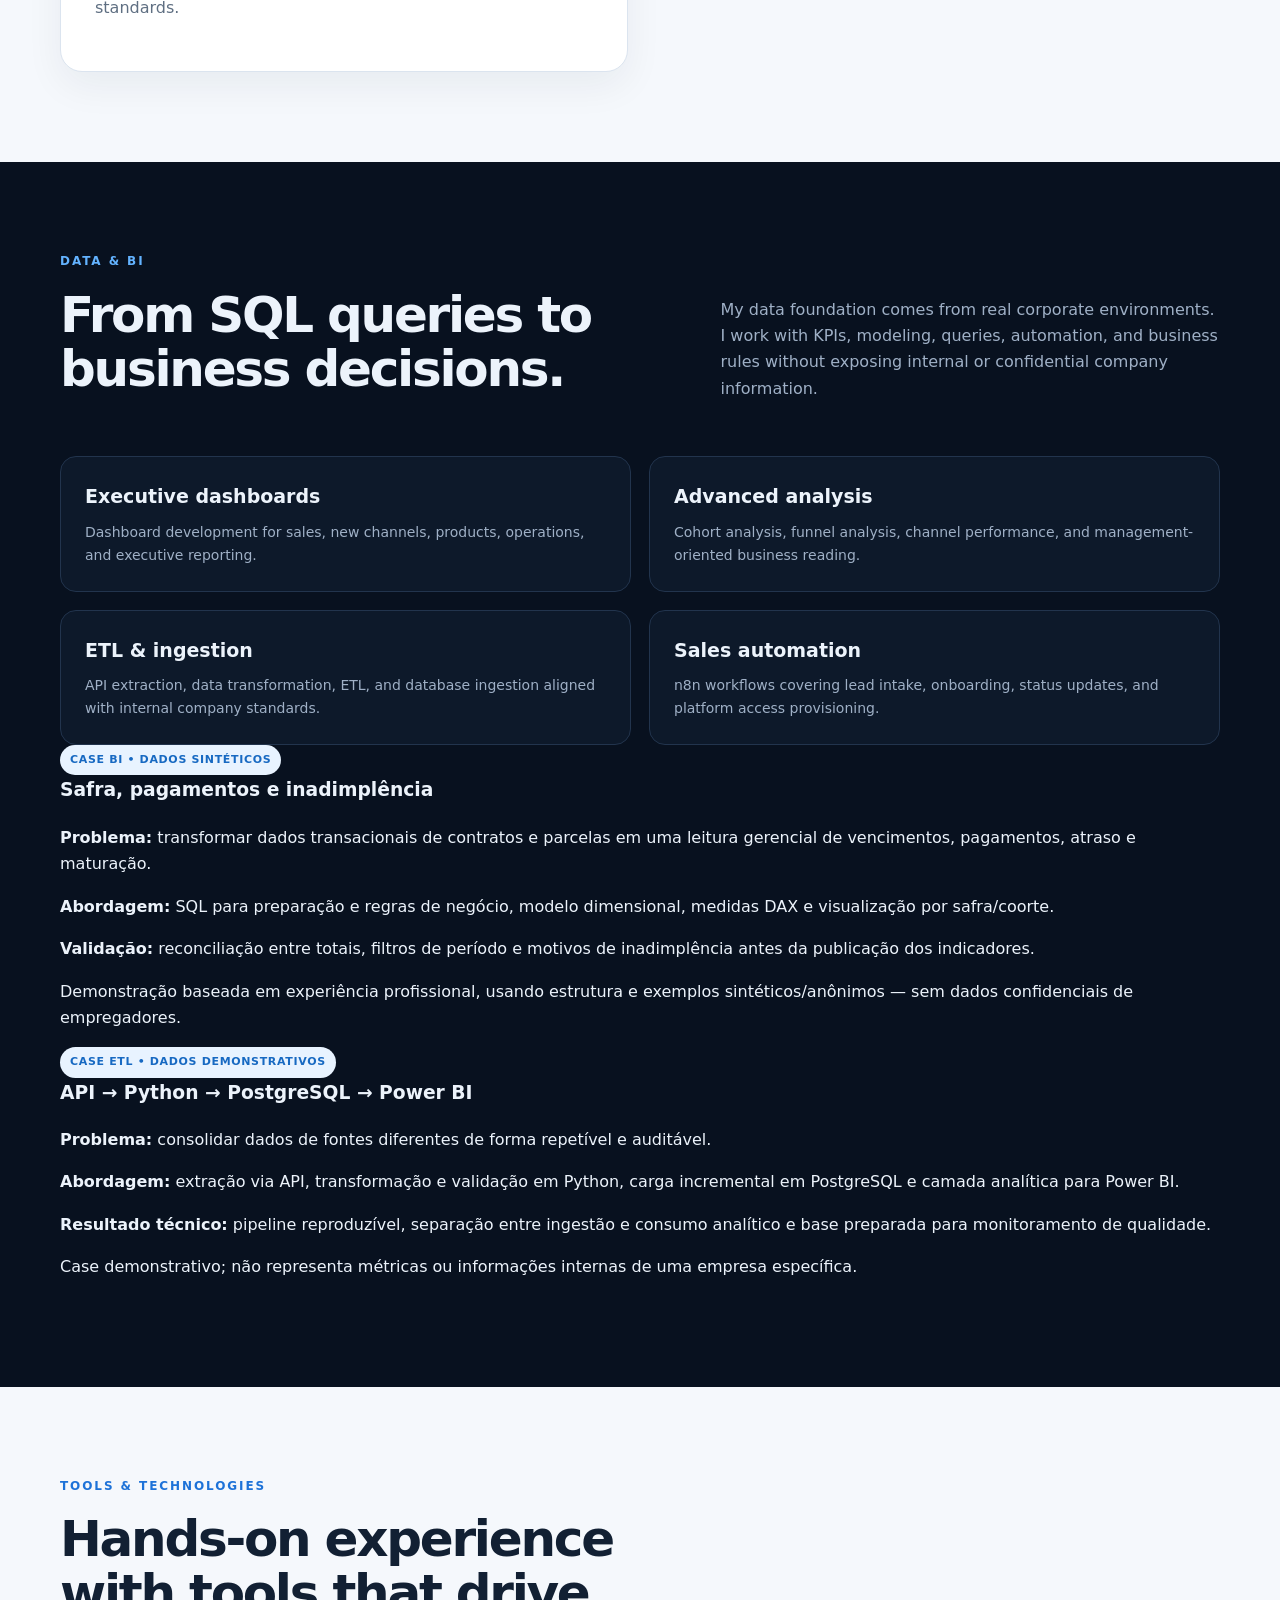
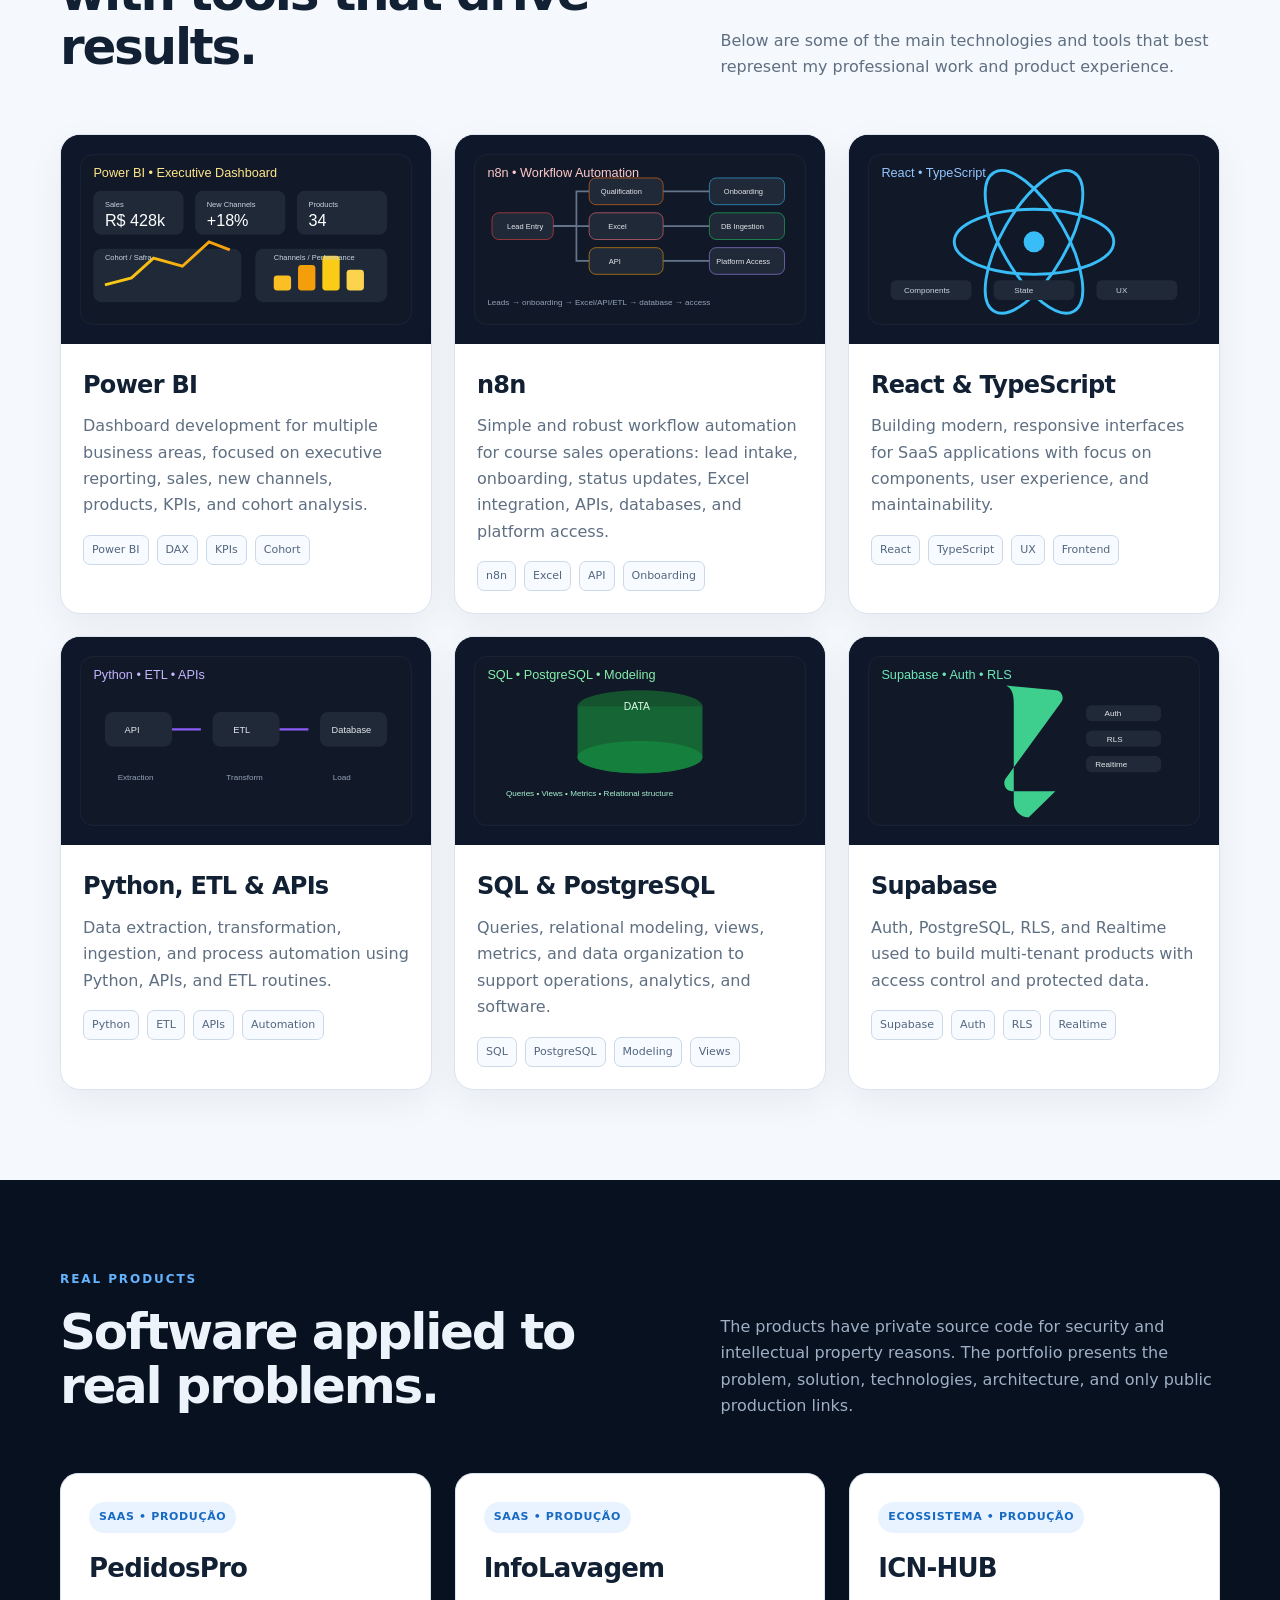
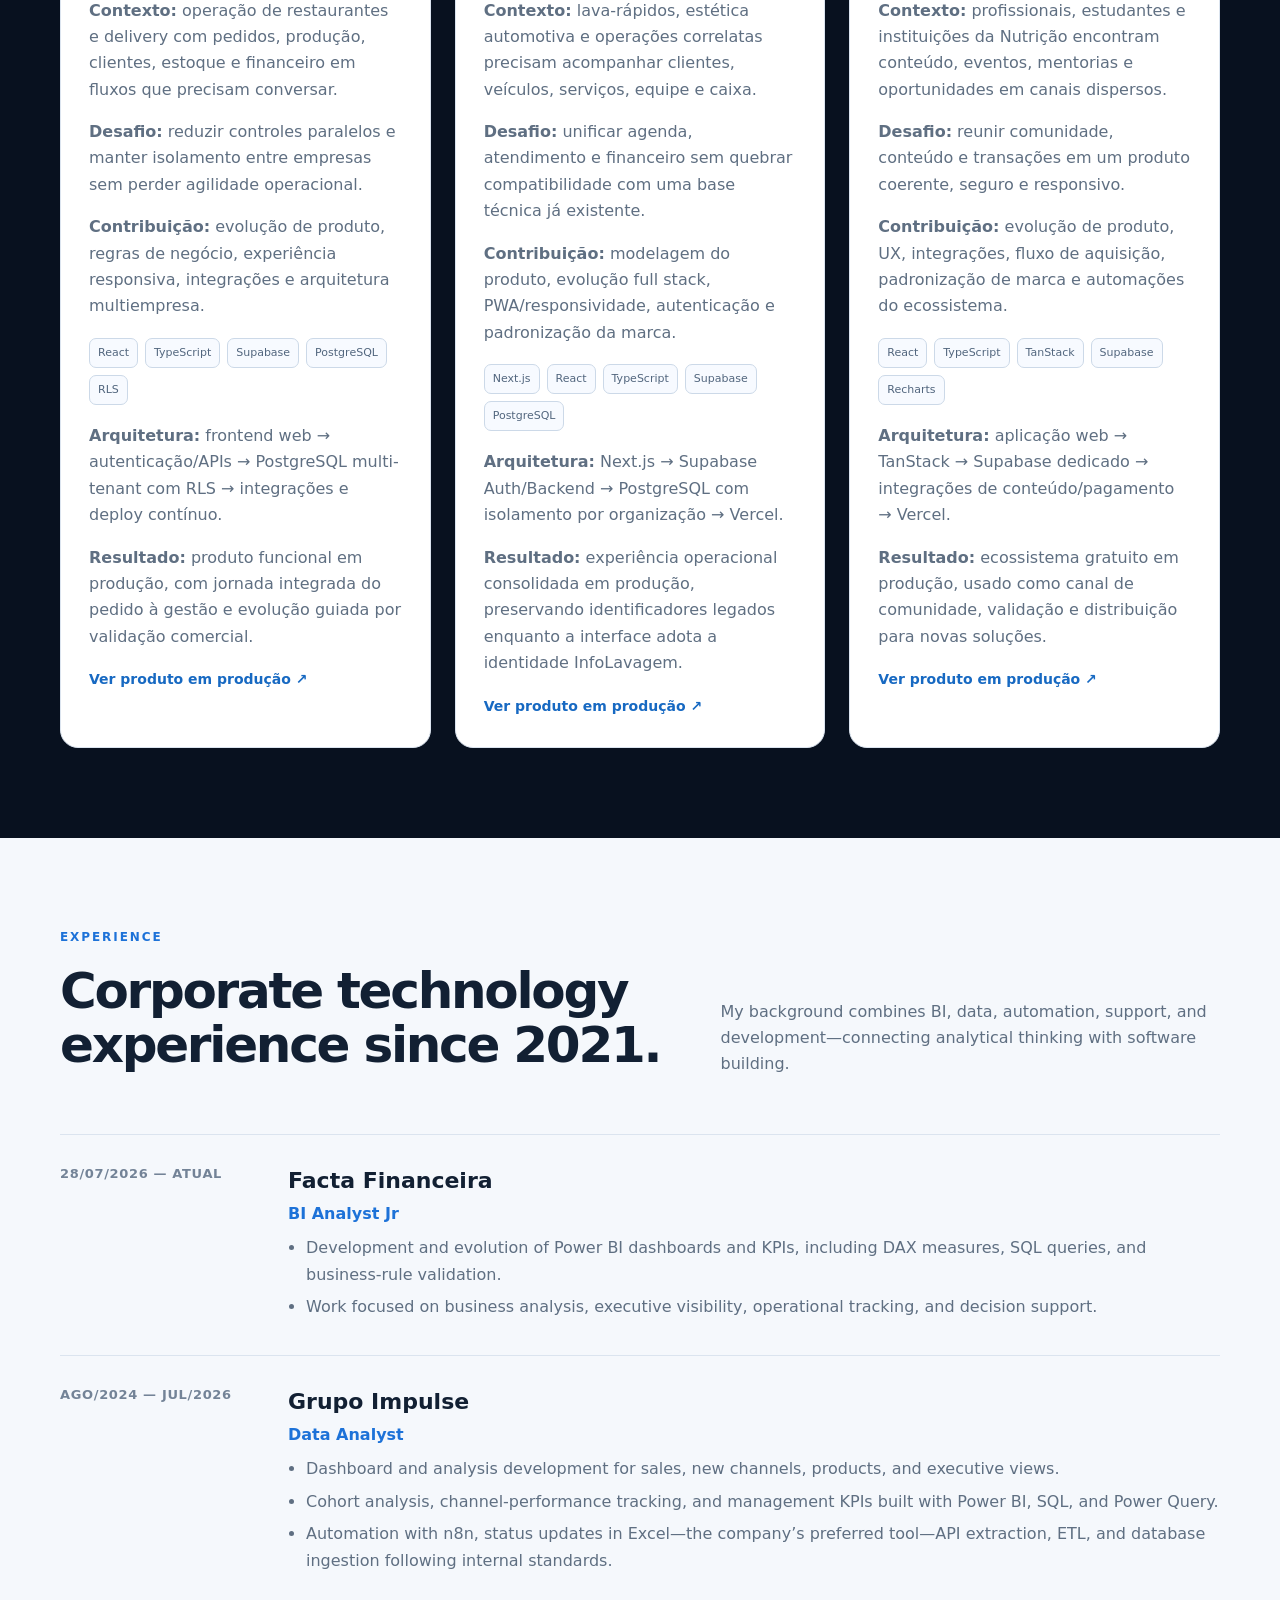
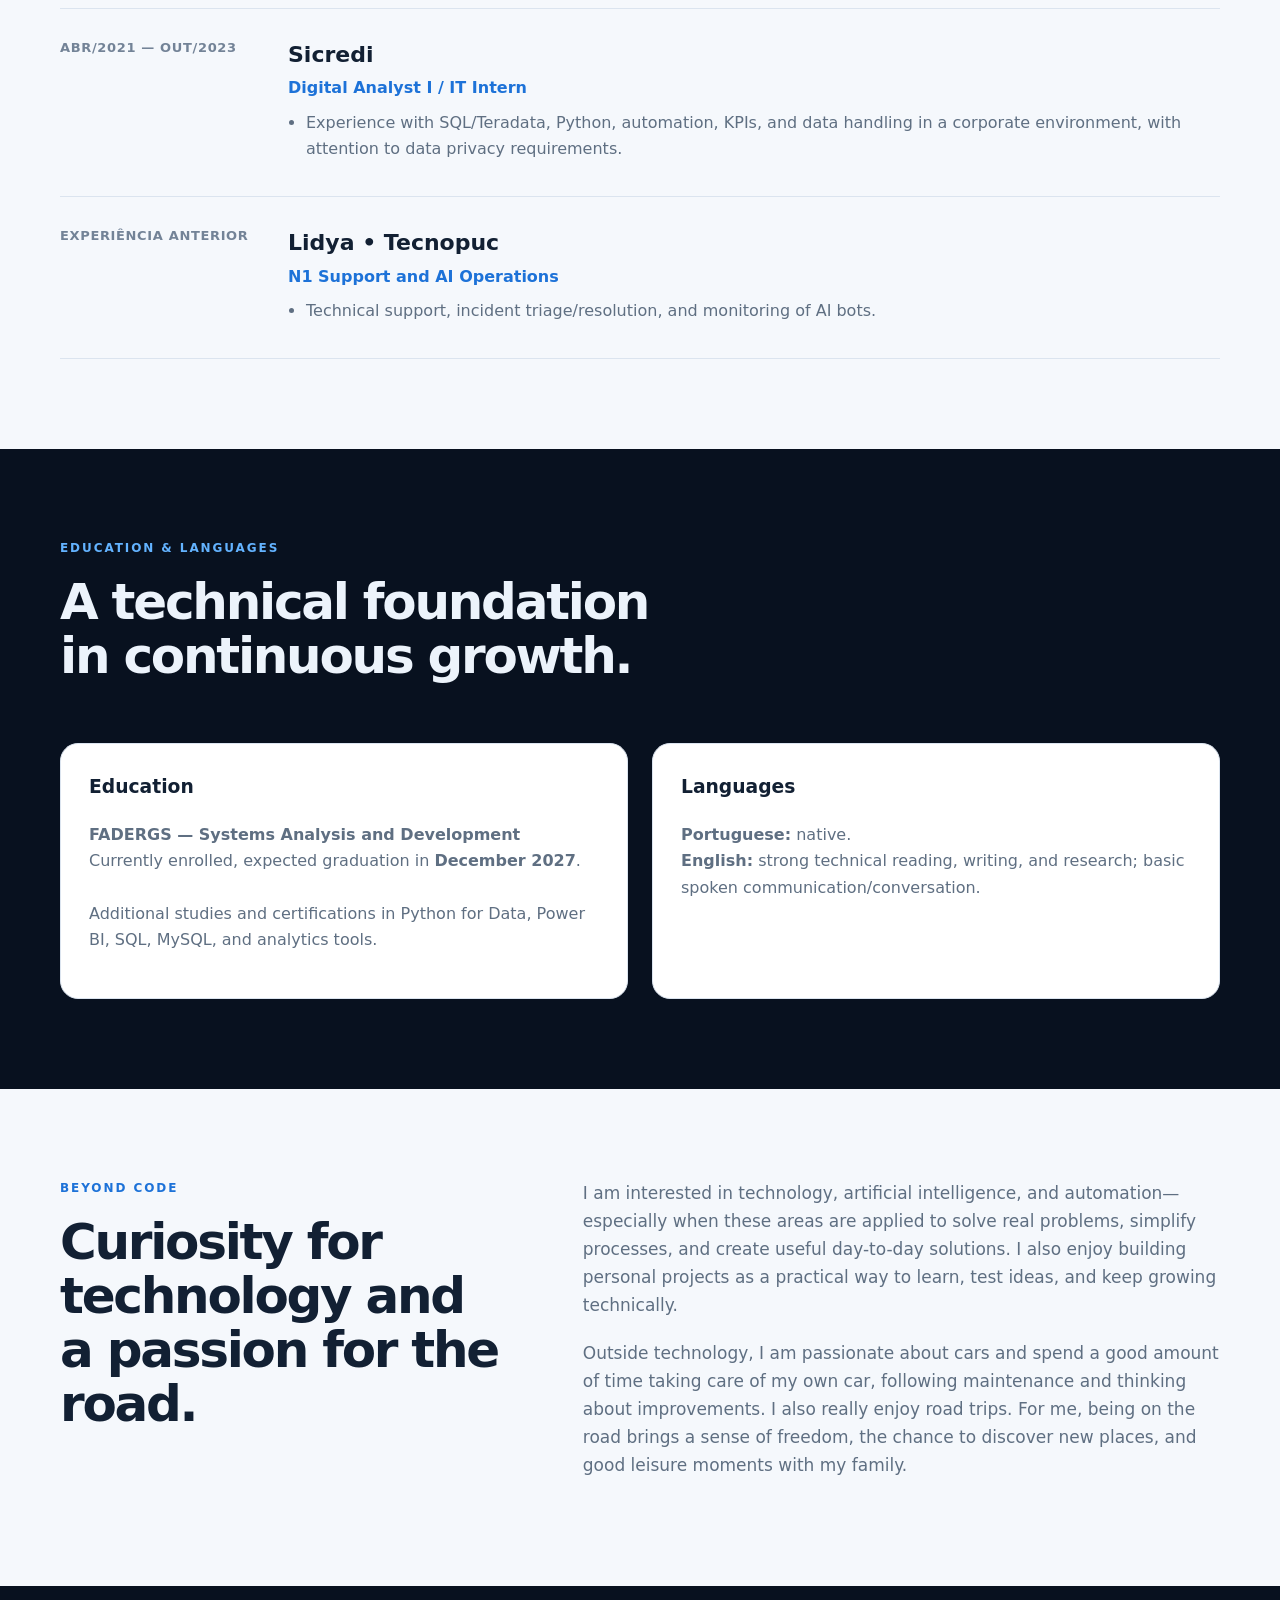
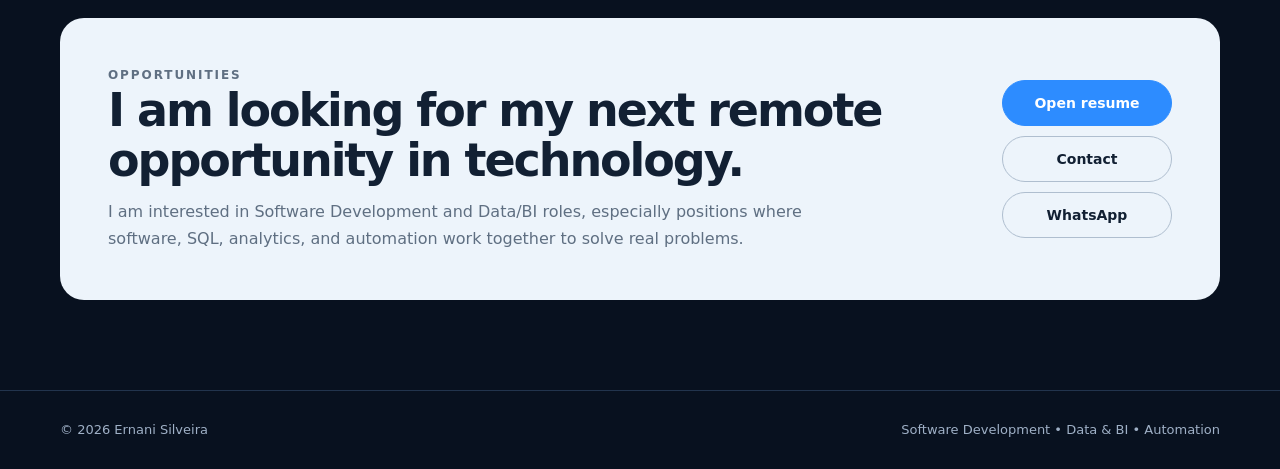
==== commit 8f1c1fbe: "portfolio: fortalecer trilhas e cases de software e dados" ====
--- a/index.html
+++ b/index.html
@@ -5,9 +5,19 @@
   <meta name="viewport" content="width=device-width, initial-scale=1" />
   <meta name="description" content="Portfólio de Ernani Silveira — Desenvolvimento de Software, Dados, BI e Automação." />
   <meta name="theme-color" content="#08111f" />
+  <link rel="canonical" href="https://portfolio.useinfotec.com.br/" />
+  <meta property="og:type" content="website" />
+  <meta property="og:locale" content="pt_BR" />
+  <meta property="og:title" content="Ernani Silveira | Software • Data & BI" />
+  <meta property="og:description" content="Cases de software, Dados/BI e automação com foco em problemas reais de negócio." />
+  <meta property="og:url" content="https://portfolio.useinfotec.com.br/" />
+  <meta name="twitter:card" content="summary" />
+  <meta name="twitter:title" content="Ernani Silveira | Software • Data & BI" />
+  <meta name="twitter:description" content="Cases de software, Dados/BI e automação." />
   <title>Ernani Silveira | Software • Data & BI</title>
   <link rel="icon" href="favicon.svg" type="image/svg+xml" />
   <link rel="stylesheet" href="styles.css" />
+  <link rel="stylesheet" href="tracks.css" />
 </head>
 <body>
 <a class="skip-link" href="#conteudo">Ir para o conteúdo</a>
@@ -38,7 +48,8 @@
         <p class="hero-title" data-i18n="heroTitle">Desenvolvimento de Software • Dados & BI</p>
         <p class="hero-copy" data-i18n="heroCopy">Profissional de tecnologia com experiência corporativa desde 2021 e atuação prática em <strong>SQL, Power BI, Python, modelagem de dados, automação e desenvolvimento de aplicações SaaS</strong>. Uma base técnica única para transformar problemas de negócio em dados, processos e software.</p>
         <div class="hero-actions">
-          <a class="button" href="#perfil" data-i18n="heroCta1">Conhecer meu perfil</a>
+          <a class="button" href="#projetos">Ver cases de Software</a>
+          <a class="button button-outline" href="#dados">Ver cases de Dados & BI</a>
           <a class="button button-outline" href="curriculo.html" data-i18n="heroCta2">Ver currículo</a>
         </div>
         <div class="social-links">
@@ -86,6 +97,24 @@
         <article class="focus-card"><h3 data-i18n="focus3Title">ETL & ingestão</h3><p data-i18n="focus3Text">Extração via API, tratamento de dados, ETL e ingestão em banco de dados conforme padrões internos.</p></article>
         <article class="focus-card"><h3 data-i18n="focus4Title">Automação comercial</h3><p data-i18n="focus4Text">Fluxos com n8n cobrindo entrada de leads, onboarding, atualizações de status e liberação de acesso à plataforma.</p></article>
       </div>
+      <div class="data-cases" aria-label="Cases demonstrativos de Dados e BI">
+        <article class="data-case">
+          <span class="pill">Case BI • Dados sintéticos</span>
+          <h3>Safra, pagamentos e inadimplência</h3>
+          <p><strong>Problema:</strong> transformar dados transacionais de contratos e parcelas em uma leitura gerencial de vencimentos, pagamentos, atraso e maturação.</p>
+          <p><strong>Abordagem:</strong> SQL para preparação e regras de negócio, modelo dimensional, medidas DAX e visualização por safra/coorte.</p>
+          <p><strong>Validação:</strong> reconciliação entre totais, filtros de período e motivos de inadimplência antes da publicação dos indicadores.</p>
+          <p class="case-note">Demonstração baseada em experiência profissional, usando estrutura e exemplos sintéticos/anônimos — sem dados confidenciais de empregadores.</p>
+        </article>
+        <article class="data-case">
+          <span class="pill">Case ETL • Dados demonstrativos</span>
+          <h3>API → Python → PostgreSQL → Power BI</h3>
+          <p><strong>Problema:</strong> consolidar dados de fontes diferentes de forma repetível e auditável.</p>
+          <p><strong>Abordagem:</strong> extração via API, transformação e validação em Python, carga incremental em PostgreSQL e camada analítica para Power BI.</p>
+          <p><strong>Resultado técnico:</strong> pipeline reproduzível, separação entre ingestão e consumo analítico e base preparada para monitoramento de qualidade.</p>
+          <p class="case-note">Case demonstrativo; não representa métricas ou informações internas de uma empresa específica.</p>
+        </article>
+      </div>
     </div>
   </section>
 
@@ -113,9 +142,9 @@
         <p data-i18n="projectsLead">Os produtos possuem código-fonte privado por segurança e propriedade intelectual. O portfólio apresenta a dor, solução, tecnologias, arquitetura e somente os ambientes públicos de produção.</p>
       </div>
       <div class="projects-grid">
-        <article class="case-light"><span class="pill">SaaS • Produção</span><h3>PedidosPro</h3><p><strong>Dor:</strong> restaurantes operam pedidos, salão, cardápio, clientes, estoque e financeiro em processos separados.</p><p><strong>Solução:</strong> ERP SaaS multiempresa que centraliza operação, pedidos, comandas, cardápio digital, clientes, estoque, financeiro e relatórios.</p><div class="tags"><span>React 18</span><span>TypeScript</span><span>Supabase</span><span>PostgreSQL</span><span>RLS</span></div><p><strong>Arquitetura:</strong> React/TypeScript → Supabase Auth/APIs/Realtime → PostgreSQL com RLS multi-tenant → Vercel.</p><a class="text-link-dark" href="https://pedidospro.useinfotec.com.br" target="_blank" rel="noreferrer">Ver produto em produção ↗</a></article>
-        <article class="case-light"><span class="pill">SaaS • Produção</span><h3>InfoLavagem</h3><p><strong>Dor:</strong> lava-rápidos e estética automotiva precisam controlar agenda, clientes, serviços, equipe, comissões e financeiro sem depender de planilhas e mensagens.</p><p><strong>Solução:</strong> plataforma multiempresa para clientes, serviços, agendamentos, funcionários, financeiro, comissões e relatórios.</p><div class="tags"><span>Next.js</span><span>React</span><span>TypeScript</span><span>Supabase</span><span>PostgreSQL</span></div><p><strong>Arquitetura:</strong> Next.js → Supabase Auth/Backend → PostgreSQL com isolamento por organização → Vercel.</p><a class="text-link-dark" href="https://infolavagem.useinfotec.com.br" target="_blank" rel="noreferrer">Ver produto em produção ↗</a></article>
-        <article class="case-light"><span class="pill">Hub • Produção</span><h3>ICN-HUB</h3><p><strong>Dor:</strong> informações operacionais e indicadores dispersos dificultam acompanhamento e tomada de decisão.</p><p><strong>Solução:</strong> hub web para centralizar informações, dashboards e rotinas em uma visão única.</p><div class="tags"><span>React 19</span><span>TypeScript</span><span>TanStack</span><span>Supabase</span><span>Recharts</span></div><p><strong>Arquitetura:</strong> TanStack Start/Router/Query → Supabase → componentes de visualização → Vercel.</p><a class="text-link-dark" href="https://icnhub.useinfotec.com.br" target="_blank" rel="noreferrer">Ver produto em produção ↗</a></article>
+        <article class="case-light"><span class="pill">SaaS • Produção</span><h3>PedidosPro</h3><p><strong>Contexto:</strong> operação de restaurantes e delivery com pedidos, produção, clientes, estoque e financeiro em fluxos que precisam conversar.</p><p><strong>Desafio:</strong> reduzir controles paralelos e manter isolamento entre empresas sem perder agilidade operacional.</p><p><strong>Contribuição:</strong> evolução de produto, regras de negócio, experiência responsiva, integrações e arquitetura multiempresa.</p><div class="tags"><span>React</span><span>TypeScript</span><span>Supabase</span><span>PostgreSQL</span><span>RLS</span></div><p><strong>Arquitetura:</strong> frontend web → autenticação/APIs → PostgreSQL multi-tenant com RLS → integrações e deploy contínuo.</p><p><strong>Resultado:</strong> produto funcional em produção, com jornada integrada do pedido à gestão e evolução guiada por validação comercial.</p><a class="text-link-dark" href="https://pedidospro.useinfotec.com.br" target="_blank" rel="noreferrer">Ver produto em produção ↗</a></article>
+        <article class="case-light"><span class="pill">SaaS • Produção</span><h3>InfoLavagem</h3><p><strong>Contexto:</strong> lava-rápidos, estética automotiva e operações correlatas precisam acompanhar clientes, veículos, serviços, equipe e caixa.</p><p><strong>Desafio:</strong> unificar agenda, atendimento e financeiro sem quebrar compatibilidade com uma base técnica já existente.</p><p><strong>Contribuição:</strong> modelagem do produto, evolução full stack, PWA/responsividade, autenticação e padronização da marca.</p><div class="tags"><span>Next.js</span><span>React</span><span>TypeScript</span><span>Supabase</span><span>PostgreSQL</span></div><p><strong>Arquitetura:</strong> Next.js → Supabase Auth/Backend → PostgreSQL com isolamento por organização → Vercel.</p><p><strong>Resultado:</strong> experiência operacional consolidada em produção, preservando identificadores legados enquanto a interface adota a identidade InfoLavagem.</p><a class="text-link-dark" href="https://infolavagem.useinfotec.com.br" target="_blank" rel="noreferrer">Ver produto em produção ↗</a></article>
+        <article class="case-light"><span class="pill">Ecossistema • Produção</span><h3>ICN-HUB</h3><p><strong>Contexto:</strong> profissionais, estudantes e instituições da Nutrição encontram conteúdo, eventos, mentorias e oportunidades em canais dispersos.</p><p><strong>Desafio:</strong> reunir comunidade, conteúdo e transações em um produto coerente, seguro e responsivo.</p><p><strong>Contribuição:</strong> evolução de produto, UX, integrações, fluxo de aquisição, padronização de marca e automações do ecossistema.</p><div class="tags"><span>React</span><span>TypeScript</span><span>TanStack</span><span>Supabase</span><span>Recharts</span></div><p><strong>Arquitetura:</strong> aplicação web → TanStack → Supabase dedicado → integrações de conteúdo/pagamento → Vercel.</p><p><strong>Resultado:</strong> ecossistema gratuito em produção, usado como canal de comunidade, validação e distribuição para novas soluções.</p><a class="text-link-dark" href="https://icnhub.useinfotec.com.br" target="_blank" rel="noreferrer">Ver produto em produção ↗</a></article>
       </div>
     </div>
   </section>
--- a/tracks.css
+++ b/tracks.css
@@ -0,0 +1,65 @@
+/* Complementos para as trilhas de carreira */
+.tracks-grid { display:grid; grid-template-columns:repeat(2,1fr); gap:24px; margin-top:40px; }
+.track-card { position:relative; border:1px solid var(--line-light); background:white; border-radius:22px; padding:34px; box-shadow:0 14px 38px rgba(18,32,51,.06); }
+.track-card h3 { font-size:30px; letter-spacing:-.035em; margin-bottom:12px; color:var(--ink); }
+.track-card > p:not(.eyebrow):not(.track-target) { color:var(--ink-muted); }
+.track-icon { position:absolute; right:28px; top:24px; font-size:34px; font-weight:900; color:#dce8f5; }
+.track-target { margin:22px 0; color:var(--ink-muted); font-size:14px; }
+.track-actions { display:flex; align-items:center; gap:18px; flex-wrap:wrap; }
+.text-link-dark { color:#1769c2; font-size:14px; font-weight:800; }
+.text-link-dark:hover { color:#0d4e91; }
+.tags-light span { border-color:#ccd9e8; color:#52667e; background:#f7faff; }
+.pill-blue { background:#e8f3ff; color:#1769c2; }
+.projects-grid-light { align-items:stretch; }
+.case-light { border:1px solid var(--line-light); border-radius:18px; padding:28px; background:#fff; color:var(--ink); }
+.case-light h3 { font-size:26px; margin:14px 0 8px; letter-spacing:-.03em; }
+.case-light p { color:var(--ink-muted); }
+.timeline-dark { border-color:var(--line); }
+.timeline-dark .timeline-item { border-color:var(--line); }
+.timeline-dark .timeline-date { color:#8094ad; }
+.timeline-dark h3 { color:var(--text); }
+.timeline-dark .timeline-item p:last-child { color:var(--muted); }
+.prose-dark { font-size:17px; color:var(--muted); }
+.prose-dark p + p { margin-top:20px; }
+.dual-nav { display:flex; gap:8px; flex-wrap:wrap; }
+.dual-nav a { padding:7px 12px; border:1px solid #334965; border-radius:999px; color:#b7c8da; font-size:12px; font-weight:750; }
+.dual-nav a.active { color:#fff; border-color:#2d8cff; background:rgba(45,140,255,.14); }
+.focus-list { display:grid; grid-template-columns:repeat(2,1fr); gap:18px; margin-top:34px; }
+.focus-card { border:1px solid var(--line); border-radius:16px; padding:24px; background:#0d192a; }
+.focus-card h3 { margin-bottom:8px; font-size:19px; }
+.focus-card p { color:var(--muted); font-size:14px; margin-bottom:0; }
+.metric-grid { display:grid; grid-template-columns:repeat(3,1fr); gap:18px; margin-top:34px; }
+.metric-card { border:1px solid var(--line-light); border-radius:16px; padding:24px; background:#fff; }
+.metric-card strong { display:block; color:#1769c2; font-size:24px; margin-bottom:6px; }
+.metric-card p { color:var(--ink-muted); margin-bottom:0; font-size:14px; }
+.breadcrumb { color:var(--muted); font-size:13px; margin-bottom:20px; }
+.breadcrumb a { color:#bad9ff; }
+@media (max-width:900px) { .tracks-grid,.focus-list { grid-template-columns:1fr; } .metric-grid { grid-template-columns:1fr; } }
+
+/* Navegador móvel: viewport dinâmico, safe areas e alvos de toque. */
+html, body { min-height:100%; min-height:100dvh; max-width:100%; overflow-x:hidden; }
+body { min-height:100svh; padding-left:env(safe-area-inset-left); padding-right:env(safe-area-inset-right); }
+img, svg, video, canvas { max-width:100%; height:auto; }
+button, a, input, select, textarea { touch-action:manipulation; }
+
+@media (max-width:640px) {
+  body { padding-bottom:env(safe-area-inset-bottom); }
+  .site-header { top:0; padding-top:env(safe-area-inset-top); }
+  .nav-wrap { min-height:56px; height:auto; padding-block:10px; }
+  .container { width:min(100% - 24px,1160px); }
+  .hero { min-height:auto; padding-top:72px; }
+  .hero-grid, .two-col, .section-heading, .tracks-grid, .tools-grid, .projects-grid, .info-grid, .focus-list, .metric-grid { grid-template-columns:minmax(0,1fr)!important; }
+  h1 { font-size:clamp(38px,12vw,50px); overflow-wrap:anywhere; }
+  h2 { font-size:clamp(28px,9vw,38px); }
+  .hero-actions, .track-actions, .cta-actions { width:100%; gap:10px; }
+  .hero-actions .button, .cta-actions .button, .track-actions .button { width:100%; min-height:48px; }
+  .hero-card, .track-card, .case-light, .tool-card, .cta-card, .info-card, .focus-card, .metric-card { min-width:0; width:100%; }
+  .timeline-item { grid-template-columns:minmax(0,1fr)!important; }
+  .footer { padding-bottom:calc(28px + env(safe-area-inset-bottom)); }
+  .footer-wrap { align-items:stretch; }
+  .dual-nav { overflow-x:auto; flex-wrap:nowrap; padding-bottom:4px; scrollbar-width:none; -webkit-overflow-scrolling:touch; }
+  .dual-nav::-webkit-scrollbar { display:none; }
+  .dual-nav a { flex:0 0 auto; min-height:44px; display:inline-flex; align-items:center; }
+  .lang-switch { flex:0 0 auto; }
+  .lang-btn { min-height:44px; }
+}
